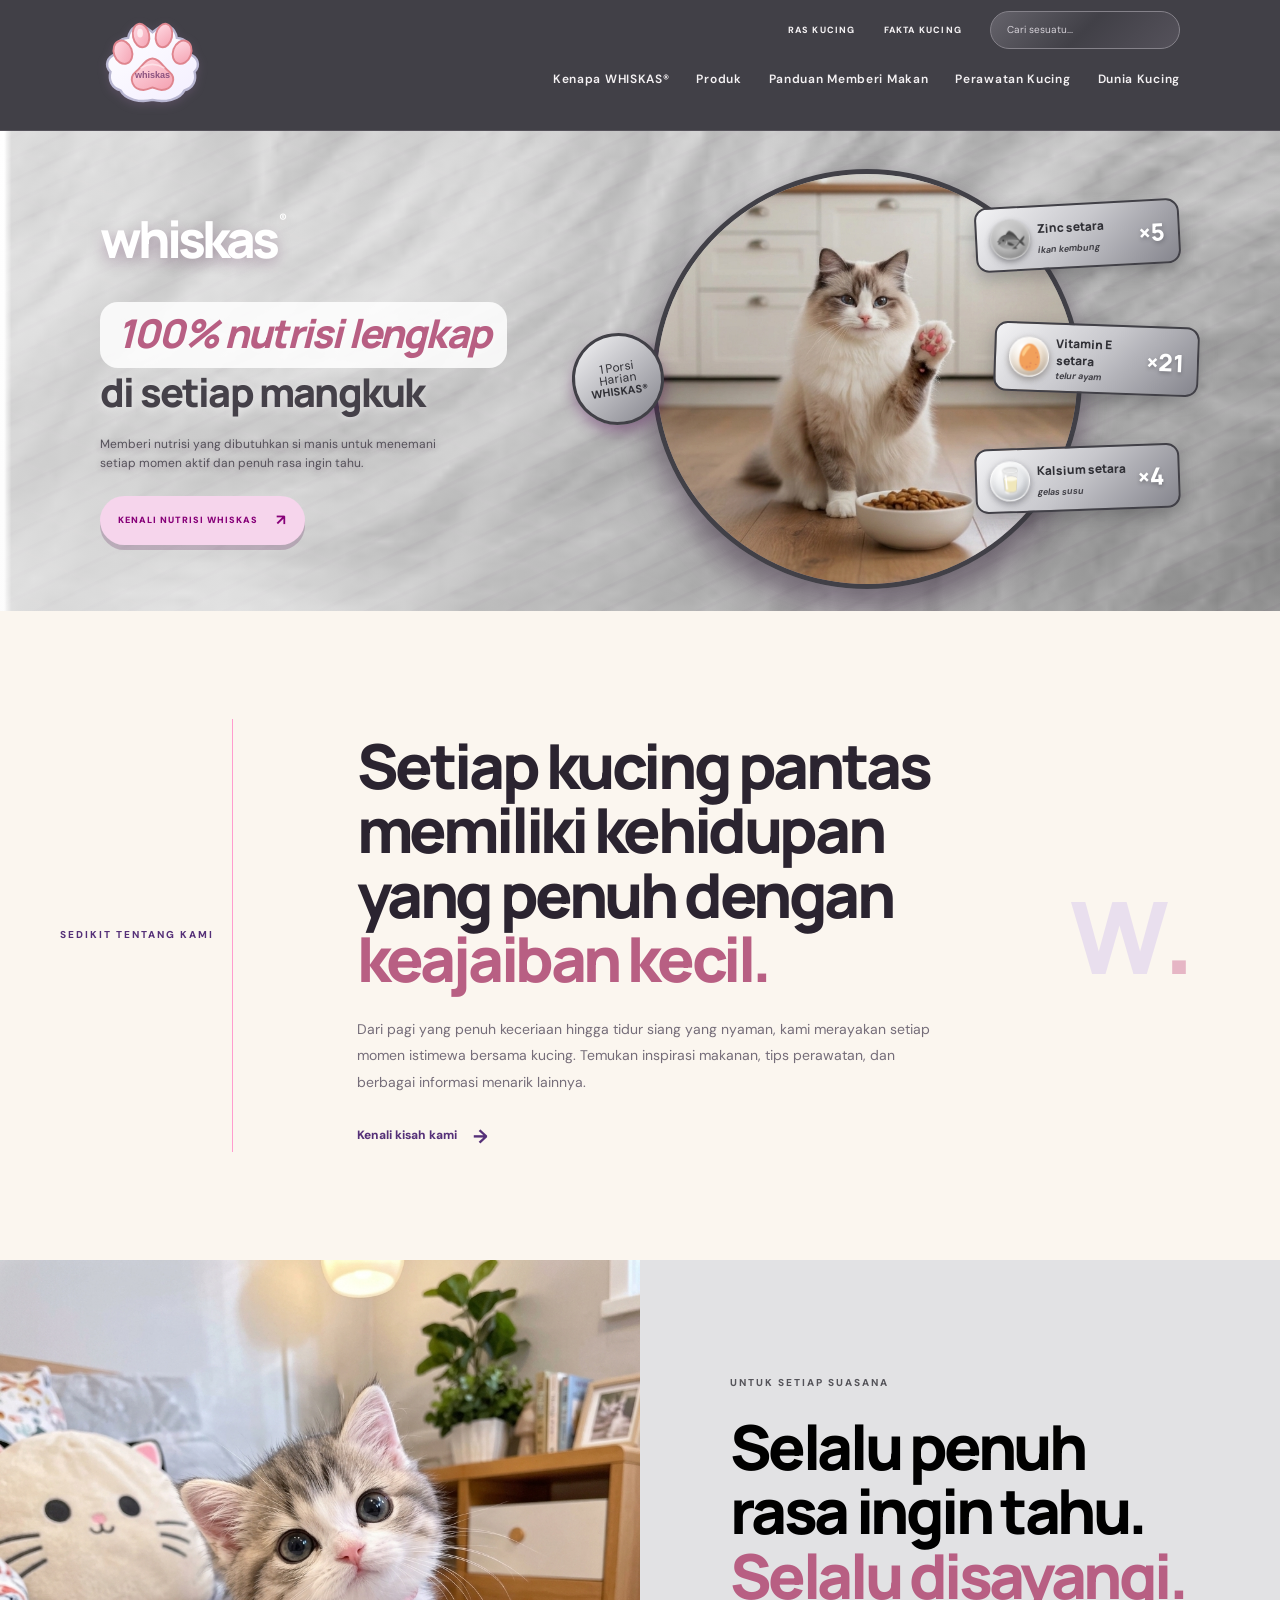
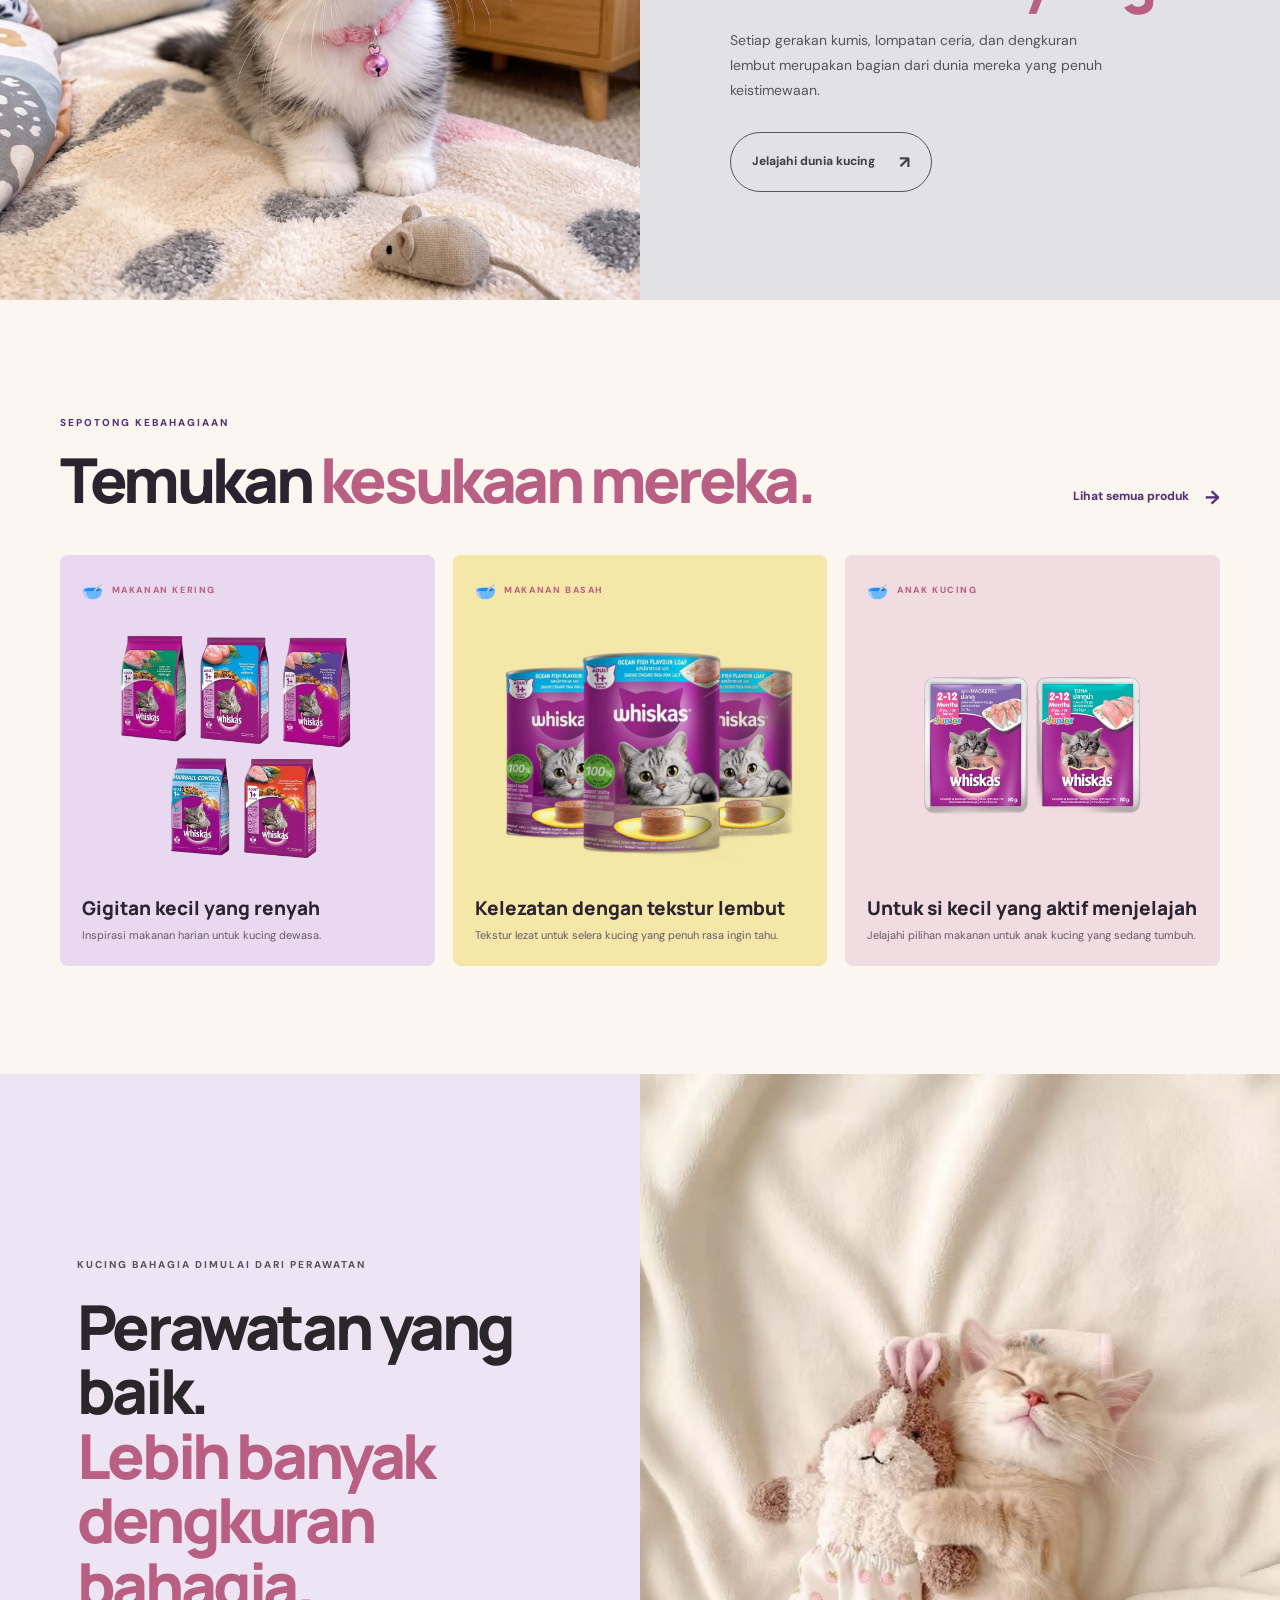
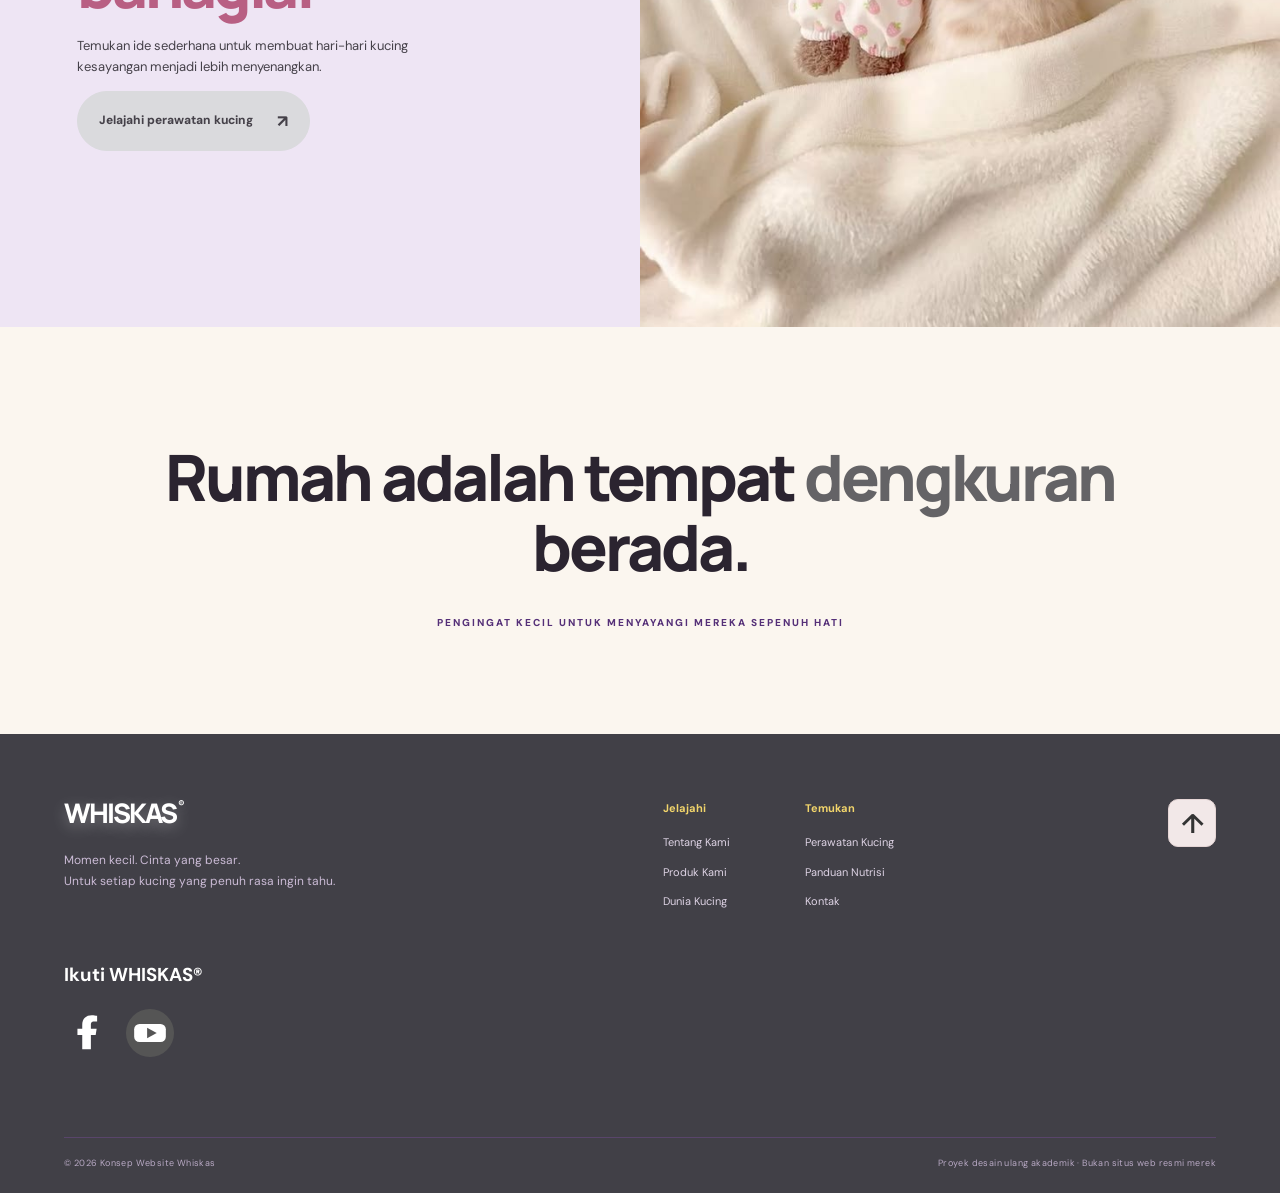
==== index.html @ cd7c5f6f "Update index.html" ====
<!DOCTYPE html>
<html lang="id">
<head>
  <meta charset="UTF-8">
  <meta name="viewport" content="width=device-width, initial-scale=1.0">
  <meta name="description" content="Whiskas — inspirasi nutrisi, produk, dan perawatan untuk kehidupan kucing yang lebih bahagia.">
  <meta name="theme-color" content="#553078">
  <title>Beranda | Whiskas</title>
  <link rel="preconnect" href="https://fonts.googleapis.com">
  <link rel="preconnect" href="https://fonts.gstatic.com" crossorigin>
  <link href="https://fonts.googleapis.com/css2?family=DM+Sans:wght@400;500;600;700&family=Manrope:wght@400;500;600;700;800&display=swap" rel="stylesheet">
  <link rel="stylesheet" href="css/style.css">
  <script src="js/script.js" defer></script>
</head>
<body>
  <a class="shafia_skip-link" href="#shafia_main">Lewati ke konten</a>

  <header class="shafia_header" id="shafia_header">
    
<div class="shafia_utility">
  <a href="ras-kucing.html">RAS KUCING</a>
  <a href="fakta-kucing.html">FAKTA KUCING</a>

  <form class="whiskas-nav-search" action="search.html" method="get" role="search">
  <input type="search" name="q" placeholder="Cari sesuatu..." aria-label="Cari sesuatu">
</form>
</div>

    <div class="shafia_nav-wrap">
      
<a href="index.html" class="whiskas-paw-logo" aria-label="Whiskas beranda">
  <svg viewBox="0 0 220 190" role="img" aria-label="Logo Whiskas berbentuk paw">
    <defs>
      <linearGradient id="pawWhite" x1="0" y1="0" x2="0.8" y2="1">
        <stop offset="0%" stop-color="#ffffff"/>
        <stop offset="100%" stop-color="#f4f0ff"/>
      </linearGradient>
      <linearGradient id="pawPink" x1="0" y1="0" x2="0.8" y2="1">
        <stop offset="0%" stop-color="#ffdce5"/>
        <stop offset="100%" stop-color="#f5a6b5"/>
      </linearGradient>
    </defs>
    <path d="M110 178 C85 184 53 178 43 158 C25 153 17 137 22 119 C8 105 16 88 32 82 C28 65 40 49 59 48 C63 26 81 15 98 27 L110 36 L122 27 C139 15 157 26 161 48 C180 49 192 65 188 82 C204 88 212 105 198 119 C203 137 195 153 177 158 C167 178 135 184 110 178Z"
      fill="url(#pawWhite)" stroke="#b8b6d1" stroke-width="5"/>
    <ellipse cx="48" cy="78" rx="19" ry="25" transform="rotate(-20 48 78)" fill="url(#pawPink)" stroke="#df858e" stroke-width="4"/>
    <ellipse cx="86" cy="43" rx="17" ry="25" transform="rotate(-12 86 43)" fill="url(#pawPink)" stroke="#df858e" stroke-width="4"/>
    <ellipse cx="134" cy="43" rx="17" ry="25" transform="rotate(12 134 43)" fill="url(#pawPink)" stroke="#df858e" stroke-width="4"/>
    <ellipse cx="172" cy="78" rx="19" ry="25" transform="rotate(20 172 78)" fill="url(#pawPink)" stroke="#df858e" stroke-width="4"/>
    <path d="M110 91 C96 91 88 108 75 119 C58 133 69 157 91 157 C101 157 107 152 110 152 C113 152 119 157 129 157 C151 157 162 133 145 119 C132 108 124 91 110 91Z"
      fill="url(#pawPink)" stroke="#df858e" stroke-width="4"/>
    <ellipse cx="84" cy="38" rx="6" ry="9" fill="#fff" opacity=".65"/>
    <path d="M85 111 Q110 96 135 111" fill="none" stroke="#fff" stroke-width="4" opacity=".45"/>
    <text x="110" y="133" text-anchor="middle" font-family="Arial, sans-serif" font-size="19" font-weight="800" fill="#8b527f">whiskas</text>
  </svg>
</a>

      <button class="shafia_menu-toggle" id="shafia_menu-toggle" aria-label="Buka navigasi" aria-expanded="false" aria-controls="shafia_nav">
        <span></span><span></span>
      </button>

      <nav class="shafia_nav" id="shafia_nav" aria-label="Navigasi utama">
        <a href="about.html" data-page="about.html">Kenapa WHISKAS®</a>
        <a href="products.html">Produk</a>
        <a href="nutrition.html" data-page="nutrition.html">Panduan Memberi Makan</a>
        <a href="cat-care.html">Perawatan Kucing</a>
        <a href="lifestyle.html" data-page="lifestyle.html">Dunia Kucing</a>
        
      </nav>
    </div>
  </header>

  <main id="shafia_main">

    <!-- BANNER UTAMA -->
    <section class="shafia_hero shafia_hero-home whiskas-banner">
      <div class="whiskas-banner-copy">
        <div class="whiskas-banner-logo">whiskas<sup>®</sup></div>

        <h1>
          <span>100% nutrisi lengkap</span><br>
          di setiap mangkuk
        </h1>

        <p>Memberi nutrisi yang dibutuhkan si manis untuk menemani setiap momen aktif dan penuh rasa ingin tahu.</p>

        <a class="whiskas-banner-link" href="nutrition.html">
          KENALI NUTRISI WHISKAS <b>↗</b>
        </a>
      </div>

      <div class="whiskas-banner-cat">
        <img
          src="ragdoll-whiskas.png"
          alt="Kucing Ragdoll berbulu putih dengan mata biru"
          class="whiskas-banner-cat"
        >
        <div class="whiskas-food-bowl">
          <span>1 Porsi<br>Harian</span>
          <strong>WHISKAS®</strong>
        </div>

        <div class="whiskas-nutrition-card card-zinc">
          <b>Zinc setara</b>
          <strong>×5</strong>
          <small>ikan kembung</small>
        </div>

        <div class="whiskas-nutrition-card card-vitamin">
          <b>Vitamin E setara</b>
          <strong>×21</strong>
          <small>telur ayam</small>
        </div>

        <div class="whiskas-nutrition-card card-calcium">
          <b>Kalsium setara</b>
          <strong>×4</strong>
          <small>gelas susu</small>
        </div>
      </div>

    
    </section>

    <!-- TENTANG WHISKAS -->
    <section class="shafia_intro shafia_section shafia_container">
      <div class="shafia_intro-label">
        <span class="shafia_eyebrow">SEDIKIT TENTANG KAMI</span>
        <span class="shafia_vertical-line"></span>
      </div>

      <div class="shafia_intro-content">
        <h2>Setiap kucing pantas memiliki kehidupan yang penuh dengan <em>keajaiban kecil.</em></h2>

        <p>Dari pagi yang penuh keceriaan hingga tidur siang yang nyaman, kami merayakan setiap momen istimewa bersama kucing. Temukan inspirasi makanan, tips perawatan, dan berbagai informasi menarik lainnya.</p>

        <a class="shafia_text-link" href="about.html">
          Kenali kisah kami <span>→</span>
        </a>
      </div>

      <div class="shafia_intro-mark">W<span>.</span></div>
    </section>

    <!-- KEHIDUPAN KUCING -->
    <section class="shafia_feature-band">
      <div class="shafia_feature-image">
        <img src="kiten.png" alt="Kucing santai di atas sofa">
      </div>

      <div class="shafia_feature-copy">
        <span class="shafia_eyebrow shafia_eyebrow-light">UNTUK SETIAP SUASANA</span>

        <h2>Selalu penuh rasa ingin tahu.<br><em>Selalu disayangi.</em></h2>

        <p>Setiap gerakan kumis, lompatan ceria, dan dengkuran lembut merupakan bagian dari dunia mereka yang penuh keistimewaan.</p>

        <a class="shafia_btn shafia_btn-outline-light" href="lifestyle.html">
          Jelajahi dunia kucing <span>↗</span>
        </a>
      </div>
    </section>

    <!-- PRODUK WHISKAS -->
    <section class="shafia_section shafia_container">
      <div class="shafia_section-heading">
        <div>
          <span class="shafia_eyebrow">SEPOTONG KEBAHAGIAAN</span>
          <h2>Temukan <em>kesukaan mereka.</em></h2>
        </div>

        <a class="shafia_text-link" href="products.html">
          Lihat semua produk <span>→</span>
        </a>
      </div>

      <div class="shafia_product-preview">

        <article class="shafia_product-tile shafia_product-tile-lilac">
          <span class="shafia_product-tag">MAKANAN KERING</span>

          <div class="shafia_pack-photo">
            <img src="whiskas-dewasa.png" alt="Kemasan Whiskas makanan kering dewasa">
          </div>

          <div>
            <h3>Gigitan kecil yang renyah</h3>
            <p>Inspirasi makanan harian untuk kucing dewasa.</p>
          </div>
        </article>

        <article class="shafia_product-tile shafia_product-tile-yellow">
          <span class="shafia_product-tag">MAKANAN BASAH</span>

          <div class="shafia_pack-photo">
            <img src="whiskas-pouch.png" alt="Kemasan Whiskas makanan basah">
          </div>

          <div>
            <h3>Kelezatan dengan tekstur lembut</h3>
            <p>Tekstur lezat untuk selera kucing yang penuh rasa ingin tahu.</p>
          </div>
        </article>

        <article class="shafia_product-tile shafia_product-tile-cream">
          <span class="shafia_product-tag">ANAK KUCING</span>

          <div class="shafia_pack-photo">
            <img src="whiskas-anak-kucing.png" alt="Kemasan Whiskas anak kucing">
          </div>

          <div>
            <h3>Untuk si kecil yang aktif menjelajah</h3>
            <p>Jelajahi pilihan makanan untuk anak kucing yang sedang tumbuh.</p>
          </div>
        </article>

      </div>

    </section>

    <!-- PERAWATAN KUCING -->
    <section class="shafia_care-cta">
      <div class="shafia_care-cta-copy">
        <span class="shafia_eyebrow shafia_eyebrow-light">KUCING BAHAGIA DIMULAI DARI PERAWATAN</span>

        <h2>Perawatan yang baik.<br><em>Lebih banyak dengkuran bahagia.</em></h2>

        <p>Temukan ide sederhana untuk membuat hari-hari kucing kesayangan menjadi lebih menyenangkan.</p>

        <a class="shafia_btn shafia_btn-yellow" href="cat-care.html">
          Jelajahi perawatan kucing <span>↗</span>
        </a>
      </div>

      <img src="kucing-perawatan.png" alt="Kucing kesayangan sedang bersantai">
      
    </section>

    <!-- KUTIPAN -->
    <section class="shafia_section shafia_container shafia_quote-section">
     

      <blockquote>Rumah adalah tempat <em>dengkuran</em> berada.</blockquote>

      <span class="shafia_eyebrow">PENGINGAT KECIL UNTUK MENYAYANGI MEREKA SEPENUH HATI</span>
    </section>

  </main>

  <!-- FOOTER -->
  <footer class="shafia_footer">
    <div class="shafia_footer-top">

      <div>
        <a class="shafia_logo shafia_logo-light" href="index.html">WHISKAS<span>®</span></a>

        <p>Momen kecil. Cinta yang besar.<br>Untuk setiap kucing yang penuh rasa ingin tahu.</p>
      </div>

      <div class="shafia_footer-links">

        <div>
          <strong>Jelajahi</strong>
          <a href="about.html">Tentang Kami</a>
          <a href="products.html">Produk Kami</a>
          <a href="lifestyle.html">Dunia Kucing</a>
        </div>

        <div>
          <strong>Temukan</strong>
          <a href="cat-care.html">Perawatan Kucing</a>
          <a href="nutrition.html">Panduan Nutrisi</a>
          <a href="contact.html">Kontak</a>
        </div>

      </div>

      <a href="#top" class="shafia_back-to-top" aria-label="Kembali ke atas">
    <span>↑</span>
</a>
    </div>
<div class="shafia_footer-social">
  <h3>Ikuti WHISKAS®</h3>

  <div class="shafia_social-links">

    <!-- LOGO FACEBOOK -->
 <a href="LINK_FACEBOOK_WHISKAS"
   target="_blank"
   rel="noopener noreferrer"
   aria-label="Facebook WHISKAS"
   class="shafia_social-icon shafia_social-facebook">

  <svg viewBox="0 0 100 100" aria-hidden="true">
    <path fill="#FFFFFF"
      d="M56 84V54h10l2-13H56v-8c0-4 1-7 7-7h6V14c-3 0-7-1-11-1-12 0-20 7-20 20v8H28v13h10v30z"/>
  </svg>
</a>

    <!-- LOGO YOUTUBE -->
    <a href="https://www.youtube.com/@whiskasindonesia4234"
       target="_blank"
       rel="noopener noreferrer"
       aria-label="YouTube WHISKAS"
       class="shafia_social-icon">

      <svg viewBox="0 0 100 100" width="48" height="48">
        <circle cx="50" cy="50" r="50" fill="#555555"/>
        <rect x="17" y="31" width="66" height="38"
              rx="11" fill="#FFFFFF"/>
        <path d="M44 39L64 50L44 61Z" fill="#555555"/>
      </svg>
    </a>

  </div>
</div>
    <div class="shafia_footer-bottom">
      <span>© 2026 Konsep Website Whiskas</span>
      <span>Proyek desain ulang akademik · Bukan situs web resmi merek</span>
    </div>
  </footer>
<script src="js/back-to-top.js"></script>
</body>
</html>
---- css/style.css ----
:root{
  --shafia-purple:#553078;--shafia-purple-deep:#352047;--shafia-purple-soft:#8d68ad;
  --shafia-lilac:#cbb4df;--shafia-lilac-pale:#eee5f4;--shafia-warm:#e6b6c5;
  --shafia-yellow:#f2d56b;--shafia-cream:#fbf6ef;--shafia-paper:#fffdf9;
  --shafia-ink:#2b2430;--shafia-muted:#756d79;--shafia-line:#e8dfea;
  --shafia-font:'DM Sans',sans-serif;--shafia-display:'Manrope',sans-serif;
  --shafia-shadow:0 22px 60px rgba(53,32,71,.12);
}
*{box-sizing:border-box}
html{scroll-behavior:smooth;scroll-padding-top:90px}
body{margin:0;background:var(--shafia-cream);color:var(--shafia-ink);font-family:var(--shafia-font);line-height:1.65}
img{display:block;max-width:100%;object-fit:cover}
a{color:inherit;text-decoration:none}
button,input,textarea,select{font:inherit}
button,a{-webkit-tap-highlight-color:transparent}
.shafia_container{width:min(1160px,calc(100% - 64px));margin-inline:auto}
.shafia_skip-link{position:absolute;left:-999px;top:10px;background:white;padding:10px;z-index:999}
.shafia_skip-link:focus{left:10px}
.shafia_header{position:sticky;top:0;z-index:100;background:rgba(251,246,239,.94);backdrop-filter:blur(16px);border-bottom:1px solid rgba(85,48,120,.09)}
.shafia_nav-wrap{height:82px;width:min(1320px,calc(100% - 64px));margin:auto;display:flex;align-items:center;justify-content:space-between}
.shafia_logo{font:800 27px var(--shafia-display);letter-spacing:-2px;color:var(--shafia-purple);line-height:1}
.shafia_logo span{font-size:10px;vertical-align:top;letter-spacing:0;margin-left:2px}
.shafia_nav{display:flex;align-items:center;gap:30px}
.shafia_nav>a{font-size:12px;font-weight:700;color:#5c5262;transition:.25s}
.shafia_nav>a:hover,.shafia_nav>a.is-current{color:var(--shafia-purple)}
.shafia_nav-contact{padding:12px 18px;border:1px solid #cbb9d7;border-radius:99px}
.shafia_nav-contact span{margin-left:9px}
.shafia_menu-toggle{display:none;border:0;background:none;width:42px;height:42px;padding:10px}
.shafia_menu-toggle span{display:block;height:2px;background:var(--shafia-purple);margin:6px 0}
.shafia_eyebrow{display:inline-flex;align-items:center;gap:9px;color:var(--shafia-purple);font-size:10px;font-weight:800;letter-spacing:2px}
.shafia_eyebrow-light{color:#e8d9f3}
.shafia_eyebrow i{width:7px;height:7px;background:var(--shafia-yellow);border-radius:50%}
h1,h2,h3,p{margin-top:0}
h1,h2{font-family:var(--shafia-display);letter-spacing:-.055em;line-height:1.04}
h1{font-size:clamp(52px,7.4vw,100px);font-weight:800}
h2{font-size:clamp(36px,5vw,62px);font-weight:800}
h1 em,h2 em,blockquote em{font-style:normal;color:var(--shafia-yellow)}
.shafia_btn{display:inline-flex;align-items:center;justify-content:center;gap:24px;padding:15px 21px;border-radius:999px;font-size:12px;font-weight:800;transition:transform .25s,box-shadow .25s}
.shafia_btn:hover{transform:translateY(-3px);box-shadow:0 12px 24px rgba(0,0,0,.13)}
.shafia_btn span{font-size:17px}
.shafia_btn-yellow{background:var(--shafia-yellow);color:var(--shafia-purple-deep)}
.shafia_btn-purple{background:var(--shafia-purple);color:white}
.shafia_btn-outline-light{border:1px solid rgba(255,255,255,.55);color:white}
.shafia_text-link{display:inline-flex;align-items:center;gap:16px;color:var(--shafia-purple);font-size:12px;font-weight:800}
.shafia_text-link span{font-size:19px;transition:transform .2s}
.shafia_text-link:hover span{transform:translateX(5px)}
.shafia_text-link-light{color:white}
.shafia_section{padding-top:108px;padding-bottom:108px}
.shafia_hero{min-height:650px;background:var(--shafia-purple);color:white;position:relative;overflow:hidden;display:grid;grid-template-columns:1fr 1fr;align-items:center;padding:70px max(7vw,calc((100vw - 1160px)/2));gap:40px}
.shafia_hero-copy{position:relative;z-index:2;max-width:590px}
.shafia_hero h1{margin:22px 0;font-size:clamp(58px,7vw,96px)}
.shafia_hero h1 em{color:var(--shafia-yellow)}
.shafia_hero-copy>p{max-width:420px;color:#e4d8ed;font-size:15px;line-height:1.8}
.shafia_hero-actions{display:flex;align-items:center;gap:26px;margin-top:30px;flex-wrap:wrap}
.shafia_hero-note{font-size:10px;color:#d7c9e2;margin-top:62px;letter-spacing:.5px}
.shafia_note-dot{display:inline-block;width:7px;height:7px;background:var(--shafia-yellow);border-radius:50%;margin-right:8px}
.shafia_hero-art{position:relative;min-height:480px;display:grid;place-items:center}
.shafia_hero-art>img{position:relative;z-index:1;width:min(440px,90%);height:450px;border-radius:48% 48% 42% 42%;object-fit:cover;box-shadow:0 25px 70px rgba(22,10,34,.28)}
.shafia_hero-orbit{position:absolute;border:1px solid rgba(255,255,255,.23);border-radius:50%;width:520px;height:520px}
.shafia_orbit-two{width:590px;height:590px;border-color:rgba(242,213,107,.28)}
.shafia_sticker{position:absolute;z-index:2;right:4%;top:8%;width:95px;height:95px;background:var(--shafia-yellow);color:var(--shafia-purple);border-radius:50%;display:grid;place-content:center;text-align:center;font:800 17px/1.1 var(--shafia-display);transform:rotate(12deg)}
.shafia_hero-caption{position:absolute;z-index:2;bottom:2%;right:2%;font-size:10px;letter-spacing:1px;color:#e6d9ef}
.shafia_hero-index{position:absolute;right:34px;bottom:28px;font:700 12px var(--shafia-display);letter-spacing:2px}
.shafia_hero-index span{color:var(--shafia-yellow);padding:0 5px}
.shafia_intro{display:grid;grid-template-columns:.6fr 1.5fr .4fr;gap:35px;align-items:center}
.shafia_intro-label{display:flex;align-items:center;gap:18px;align-self:stretch}
.shafia_vertical-line{height:100%;width:1px;background:#ff9cce}
.shafia_intro-content h2{max-width:750px;margin:15px 0 24px}
.shafia_intro-content h2 em{color:var(--shafia-purple-soft)}
.shafia_intro-content p{max-width:590px;color:var(--shafia-muted);font-size:14px;line-height:1.9;margin-bottom:25px}
.shafia_intro-mark{font:800 100px var(--shafia-display);color:#e9dfee;text-align:center}
.shafia_intro-mark span{color:var(--shafia-warm)}
.shafia_feature-band{display:grid;grid-template-columns:1fr 1fr;background:#352047;color:white;min-height:470px}
.shafia_feature-image img{width:100%;height:100%;min-height:470px}
.shafia_feature-copy{padding:75px clamp(35px,7vw,110px);align-self:center}
.shafia_feature-copy h2{margin:20px 0;color:white}
.shafia_feature-copy h2 em{color:var(--shafia-warm)}
.shafia_feature-copy p{color:#d8cbdc;max-width:390px;font-size:14px;line-height:1.8;margin-bottom:28px}
.shafia_section-heading{display:flex;justify-content:space-between;align-items:end;gap:30px;margin-bottom:42px}
.shafia_section-heading h2{margin:14px 0 0}
.shafia_section-heading h2 em{color:var(--shafia-purple-soft)}
.shafia_section-heading>p{max-width:370px;color:var(--shafia-muted);font-size:13px}
.shafia_product-preview{display:grid;grid-template-columns:repeat(3,1fr);gap:18px}
.shafia_product-tile{padding:22px;border-radius:8px;min-height:390px;display:flex;flex-direction:column;justify-content:space-between;overflow:hidden}
.shafia_product-tile-lilac{background:#e8d9f0}.shafia_product-tile-yellow{background:#f5e7a8}.shafia_product-tile-cream{background:#f0dce1}
.shafia_product-tag{font-size:9px;letter-spacing:1.6px;font-weight:800;color:var(--shafia-purple)}
.shafia_pack{width:155px;height:205px;margin:15px auto 20px;border-radius:13px 13px 22px 22px;background:linear-gradient(140deg,#7951a0,#42215f);box-shadow:13px 17px 25px rgba(50,28,65,.22);color:white;display:flex;flex-direction:column;align-items:center;justify-content:center;position:relative;transform:rotate(-3deg);border:3px solid rgba(255,255,255,.45)}
.shafia_pack:before{content:"";position:absolute;top:-7px;left:10px;right:10px;height:12px;border-radius:5px;background:#4a2869}
.shafia_pack>span{font:800 18px var(--shafia-display);letter-spacing:-1px}
.shafia_pack>b{font:800 25px var(--shafia-display);margin-top:10px}
.shafia_pack>small{font-size:10px;margin-top:5px}
.shafia_pack>i{position:absolute;bottom:13px;right:14px;font-style:normal;font-size:20px;color:var(--shafia-yellow)}
.shafia_pack-plum{background:linear-gradient(140deg,#5a245e,#31143e);transform:rotate(3deg)}
.shafia_pack-pink{background:linear-gradient(140deg,#d18b9e,#8c466d);transform:rotate(-2deg)}
.shafia_pack-orange{background:linear-gradient(140deg,#c66d42,#793b39)}
.shafia_product-tile h3{font:800 19px var(--shafia-display);margin:0 0 5px}
.shafia_product-tile p{font-size:11px;color:#65596a;margin:0}
.shafia_disclaimer{font-size:10px;color:#8a7f8d;line-height:1.6;margin-top:20px}
.shafia_care-cta{background:var(--shafia-lilac-pale);min-height:430px;display:grid;grid-template-columns:1fr 1fr;position:relative;overflow:hidden}
.shafia_care-cta-copy{padding:75px max(6vw,calc((100vw - 1160px)/2));padding-right:35px;align-self:center}
.shafia_care-cta h2{margin:18px 0;color:var(--shafia-purple)}
.shafia_care-cta h2 em{color:#ad779c}
.shafia_care-cta p{font-size:13px;color:#695c70;max-width:350px}
.shafia_care-cta>img{height:100%;min-height:430px;width:100%}
.shafia_cta-scribble{position:absolute;right:43%;bottom:8%;font:italic 800 45px var(--shafia-display);color:var(--shafia-purple);transform:rotate(-12deg)}
.shafia_quote-section{text-align:center;padding-block:100px}
.shafia_quote-mark{font:100px Georgia;color:var(--shafia-warm);line-height:.7}
.shafia_quote-section blockquote{font:800 clamp(36px,5vw,64px)/1.1 var(--shafia-display);letter-spacing:-3px;margin:15px 0 25px}
.shafia_quote-section blockquote em{color:var(--shafia-purple-soft)}
.shafia_quote-section .shafia_eyebrow{justify-content:center}
.shafia_footer{background:var(--shafia-purple-deep);color:white;padding:65px max(5vw,calc((100vw - 1160px)/2)) 22px}
.shafia_footer-top{display:grid;grid-template-columns:1.2fr 1fr auto;gap:40px;align-items:start;padding-bottom:55px}
.shafia_logo-light{color:white;font-size:30px}
.shafia_footer-top p{font-size:12px;color:#cbbbd6;line-height:1.8;margin-top:18px}
.shafia_footer-links{display:flex;gap:75px}
.shafia_footer-links div{display:flex;flex-direction:column;gap:11px}
.shafia_footer-links strong{font-size:11px;color:var(--shafia-yellow);margin-bottom:5px}
.shafia_footer-links a{font-size:11px;color:#ded3e5}
.shafia_footer-links a:hover{color:var(--shafia-yellow)}
.shafia_back-top{width:43px;height:43px;border:1px solid #806a91;border-radius:50%;display:grid;place-items:center;font-size:20px}
.shafia_footer-bottom{border-top:1px solid #59456b;padding-top:18px;display:flex;justify-content:space-between;gap:20px;color:#b9a9c5;font-size:9px;letter-spacing:.4px}
.shafia_page-hero{min-height:480px;padding:80px max(7vw,calc((100vw - 1160px)/2));display:grid;grid-template-columns:1.1fr .9fr;align-items:center;gap:50px;position:relative;overflow:hidden}
.shafia_page-hero-purple{background:var(--shafia-purple);color:white}
.shafia_page-hero h1{font-size:clamp(52px,6.5vw,82px);margin:20px 0}
.shafia_page-hero h1 em{color:var(--shafia-warm)}
.shafia_page-hero p{max-width:430px;color:#e1d6e8;font-size:14px;line-height:1.8}
.shafia_page-hero img{height:330px;width:100%;border-radius:48% 48% 8px 8px;position:relative;z-index:1}
.shafia_page-hero-shape{position:absolute;width:500px;height:500px;border:1px solid rgba(255,255,255,.2);border-radius:50%;right:8%;bottom:-60%}
.shafia_story-grid{display:grid;grid-template-columns:1fr 1fr;gap:100px}
.shafia_story-grid h2{margin-top:18px}
.shafia_story-grid h2 em,.shafia_split h2 em{color:var(--shafia-purple-soft)}
.shafia_story-grid p,.shafia_split p{font-size:14px;color:var(--shafia-muted);line-height:1.9}
.shafia_values{background:var(--shafia-purple-deep);color:white;padding:95px 0}
.shafia_values h2{margin:18px 0 45px}
.shafia_values h2 em{color:var(--shafia-warm)}
.shafia_value-grid{display:grid;grid-template-columns:repeat(3,1fr);gap:20px}
.shafia_value-grid article{border-top:1px solid #765e87;padding-top:20px}
.shafia_value-grid article>span{color:var(--shafia-yellow);font-size:11px;font-weight:800}
.shafia_value-grid h3{font:800 23px var(--shafia-display);margin:25px 0 8px}
.shafia_value-grid p{font-size:12px;color:#cbbdd4;max-width:260px}
.shafia_split{display:grid;grid-template-columns:1fr 1fr;gap:80px;align-items:center}
.shafia_split img{width:100%;height:430px;border-radius:5px 120px 5px 5px}
.shafia_split h2{margin:18px 0}
.shafia_page-heading{padding-top:100px;padding-bottom:40px}
.shafia_page-heading h1{font-size:clamp(55px,7vw,90px);margin:18px 0}
.shafia_page-heading h1 em{color:var(--shafia-purple-soft)}
.shafia_page-heading p{max-width:520px;color:var(--shafia-muted);font-size:14px;line-height:1.8}
.shafia_products-area{padding-top:25px}
.shafia_filter-row{display:flex;justify-content:space-between;align-items:center;gap:20px;margin-bottom:25px}
.shafia_filter-buttons{display:flex;gap:8px;flex-wrap:wrap}
.shafia_filter{border:1px solid #d9ccdf;background:transparent;border-radius:99px;padding:10px 17px;color:#685d6e;font-size:11px;font-weight:700;cursor:pointer;transition:.2s}
.shafia_filter:hover,.shafia_filter.is-active{background:var(--shafia-purple);border-color:var(--shafia-purple);color:white}
.shafia_product-count{font-size:10px;color:var(--shafia-muted);white-space:nowrap}
.shafia_product-grid{display:grid;grid-template-columns:repeat(3,1fr);gap:22px}
.shafia_catalog-card{min-width:0}
.shafia_catalog-card.is-hidden{display:none}
.shafia_catalog-art{height:310px;border-radius:7px;display:flex;flex-direction:column;justify-content:space-between;padding:20px;overflow:hidden}
.shafia_art-lilac{background:#e8d9f0}.shafia_art-yellow{background:#f5e7a8}.shafia_art-pink{background:#f0dce1}.shafia_art-cream{background:#eee7d8}
.shafia_catalog-art .shafia_pack{margin:auto}
.shafia_catalog-info{display:flex;justify-content:space-between;align-items:center;padding:15px 2px}
.shafia_catalog-info h3{font:800 17px var(--shafia-display);margin:0 0 5px}
.shafia_catalog-info p{font-size:10px;color:var(--shafia-muted);margin:0;max-width:260px}
.shafia_catalog-info>a{width:36px;height:36px;border-radius:50%;background:var(--shafia-purple);color:white;display:grid;place-items:center;flex-shrink:0}
.shafia_breadcrumb{padding-top:30px;display:flex;gap:10px;font-size:10px;color:#8c8190}
.shafia_breadcrumb a:hover{color:var(--shafia-purple)}
.shafia_detail-grid{display:grid;grid-template-columns:1fr 1fr;gap:90px;align-items:center;padding-top:55px}
.shafia_detail-visual{height:510px;background:#e9ddf0;display:grid;place-items:center;position:relative;overflow:hidden}
.shafia_detail-visual:before,.shafia_detail-visual:after{content:"";position:absolute;border:1px solid rgba(85,48,120,.2);border-radius:50%;width:440px;height:440px}
.shafia_detail-visual:after{width:350px;height:350px}
.shafia_pack-large{z-index:1;width:220px;height:310px;transform:rotate(-5deg)}
.shafia_pack-large>span{font-size:25px}.shafia_pack-large>b{font-size:36px}
.shafia_detail-bubble{position:absolute;z-index:2;top:50px;right:45px;width:88px;height:88px;background:var(--shafia-yellow);border-radius:50%;display:grid;place-content:center;text-align:center;color:var(--shafia-purple);font:800 13px/1.1 var(--shafia-display);transform:rotate(12deg)}
.shafia_detail-caption{position:absolute;bottom:20px;left:22px;font-size:9px;letter-spacing:2px;color:var(--shafia-purple)}
.shafia_detail-copy h1{font-size:clamp(58px,6vw,80px);margin:18px 0}
.shafia_detail-copy h1 em{color:var(--shafia-purple-soft)}
.shafia_detail-lead{font-size:14px;color:var(--shafia-muted);max-width:430px}
.shafia_detail-meta{border-top:1px solid var(--shafia-line);border-bottom:1px solid var(--shafia-line);margin:30px 0;padding:18px 0;display:grid;gap:15px}
.shafia_detail-meta div{display:flex;justify-content:space-between;gap:20px;font-size:11px}
.shafia_detail-meta span{color:#95899a;font-size:9px;letter-spacing:1px}
.shafia_detail-meta strong{font-weight:700}
.shafia_detail-bottom,.shafia_lifestyle-note{background:var(--shafia-purple-deep);color:white;padding:75px 0}
.shafia_detail-bottom h2,.shafia_lifestyle-note h2{margin:17px 0 25px}
.shafia_detail-bottom h2 em,.shafia_lifestyle-note h2 em{color:var(--shafia-warm)}
.shafia_gallery-grid{display:grid;grid-template-columns:1fr 1fr 1fr;grid-auto-rows:245px;gap:16px}
.shafia_gallery-card{margin:0;position:relative;overflow:hidden;background:#e4d6eb;border-radius:5px}
.shafia_gallery-card img{width:100%;height:100%;transition:transform .6s}
.shafia_gallery-card:hover img{transform:scale(1.06)}
.shafia_gallery-card:after{content:"";position:absolute;inset:35% 0 0;background:linear-gradient(transparent,rgba(25,14,34,.75))}
.shafia_gallery-card figcaption{position:absolute;z-index:1;bottom:18px;left:20px;color:white;display:flex;flex-direction:column;gap:3px}
.shafia_gallery-card figcaption span{font-size:8px;letter-spacing:1.6px}
.shafia_gallery-card figcaption strong{font:700 17px var(--shafia-display)}
.shafia_gallery-tall{grid-row:span 2}
.shafia_gallery-wide{grid-column:span 2}
.shafia_lifestyle-note h2{max-width:700px}
.shafia_care-layout{padding-top:35px;display:grid;grid-template-columns:1.05fr .95fr;gap:50px;align-items:start}
.shafia_care-feature{background:var(--shafia-purple);color:white}
.shafia_care-feature img{width:100%;height:300px}
.shafia_care-feature>div{padding:30px}
.shafia_care-feature h2{font-size:38px;margin:15px 0}
.shafia_care-feature h2 em{color:var(--shafia-warm)}
.shafia_care-feature p{font-size:12px;color:#e0d3e8}
.shafia_care-list article{display:grid;grid-template-columns:35px 1fr 20px;gap:15px;padding:20px 0;border-bottom:1px solid var(--shafia-line)}
.shafia_care-list article>span{font-size:10px;color:var(--shafia-purple-soft);font-weight:800}
.shafia_care-list h3{font:800 17px var(--shafia-display);margin:0 0 5px}
.shafia_care-list p{font-size:11px;color:var(--shafia-muted);margin:0;line-height:1.7}
.shafia_care-list b{color:var(--shafia-purple)}
.shafia_faq-section{background:var(--shafia-purple-deep);color:white;padding:85px 0}
.shafia_faq-grid{display:grid;grid-template-columns:.7fr 1.3fr;gap:90px}
.shafia_faq-grid h2{margin:17px 0}
.shafia_faq-grid h2 em{color:var(--shafia-warm)}
.shafia_faq-grid>div:first-child p{font-size:12px;color:#cbbbd6}
.shafia_faq-list details{border-bottom:1px solid #655171;padding:19px 0}
.shafia_faq-list summary{list-style:none;cursor:pointer;display:flex;justify-content:space-between;gap:20px;font:700 14px var(--shafia-display)}
.shafia_faq-list summary::-webkit-details-marker{display:none}
.shafia_faq-list summary span{color:var(--shafia-yellow);font-size:20px;transition:transform .2s}
.shafia_faq-list details[open] summary span{transform:rotate(45deg)}
.shafia_faq-list details p{font-size:12px;color:#cbbbd6;max-width:570px;margin:14px 0 0}
.shafia_nutrition-hero{background:var(--shafia-purple);color:white;min-height:470px;padding:100px 0;position:relative;overflow:hidden}
.shafia_nutrition-hero .shafia_container{position:relative;z-index:1}
.shafia_nutrition-hero h1{font-size:clamp(60px,8vw,100px);margin:20px 0}
.shafia_nutrition-hero h1 em{color:var(--shafia-yellow)}
.shafia_nutrition-hero p{max-width:460px;color:#e1d6e8;font-size:14px;margin-bottom:28px}
.shafia_nutrition-sun{position:absolute;width:480px;height:480px;border-radius:50%;background:var(--shafia-warm);right:10%;top:0;opacity:.18}
.shafia_stage-grid{display:grid;grid-template-columns:repeat(3,1fr);gap:18px}
.shafia_stage-grid article{background:#eee5f4;padding:28px;min-height:270px;position:relative}
.shafia_stage-grid article:nth-child(2){background:#f5e9ad}
.shafia_stage-grid article:nth-child(3){background:#f0dce1}
.shafia_stage-number{position:absolute;top:20px;right:22px;font-size:10px;font-weight:800;color:#95869d}
.shafia_stage-icon{font-size:30px;color:var(--shafia-purple)}
.shafia_stage-grid h3{font:800 24px var(--shafia-display);margin:22px 0 8px}
.shafia_stage-grid p{font-size:12px;color:#6f6472;line-height:1.8}
.shafia_feed-band{background:var(--shafia-purple-deep);color:white;padding:75px 0}
.shafia_feed-grid{display:grid;grid-template-columns:1fr 1fr;gap:75px;align-items:center}
.shafia_feed-grid img{width:100%;height:360px;border-radius:5px 100px 5px 5px}
.shafia_feed-grid h2{margin:17px 0 25px}
.shafia_feed-grid ul{padding-left:18px;color:#d7c9df;font-size:12px;line-height:2.2}
.shafia_notice{max-width:850px}
.shafia_notice h2{margin:18px 0}
.shafia_notice h2 em{color:var(--shafia-purple-soft)}
.shafia_notice p{color:var(--shafia-muted);font-size:13px;line-height:1.9}
.shafia_contact-hero{background:var(--shafia-purple);color:white;padding:75px 0 90px;position:relative;overflow:hidden}
.shafia_contact-hero h1{font-size:clamp(58px,8vw,100px);margin:20px 0}
.shafia_contact-hero h1 em{color:var(--shafia-yellow)}
.shafia_contact-hero p{max-width:440px;color:#e2d5ea;font-size:14px}
.shafia_contact-star{position:absolute;right:12%;top:30%;font-size:140px;color:var(--shafia-warm);opacity:.8}
.shafia_contact-grid{display:grid;grid-template-columns:.8fr 1.2fr;gap:100px}
.shafia_contact-info h2{margin:18px 0}
.shafia_contact-info h2 em{color:var(--shafia-purple-soft)}
.shafia_contact-info>p{color:var(--shafia-muted);font-size:13px}
.shafia_contact-detail{border-top:1px solid var(--shafia-line);padding:15px 0;display:flex;flex-direction:column;gap:4px}
.shafia_contact-detail span{font-size:9px;letter-spacing:1.5px;color:#9b8ea0}
.shafia_contact-detail strong{font-size:12px}
.shafia_contact-cat{font-size:34px;color:var(--shafia-purple-soft);margin-top:25px}
.shafia_contact-form{background:var(--shafia-paper);padding:35px;box-shadow:var(--shafia-shadow)}
.shafia_form-row{margin-bottom:19px}
.shafia_form-row label{display:block;font-size:11px;font-weight:800;margin-bottom:8px}
.shafia_form-row input,.shafia_form-row textarea,.shafia_form-row select{width:100%;border:1px solid #e4dbe7;background:#fffdfb;border-radius:4px;padding:13px 14px;color:var(--shafia-ink);font-size:12px;outline:none;transition:border .2s}
.shafia_form-row input:focus,.shafia_form-row textarea:focus,.shafia_form-row select:focus{border-color:var(--shafia-purple)}
.shafia_form-row textarea{resize:vertical}
.shafia_error{display:block;min-height:15px;color:#b34b63;font-size:10px;margin-top:4px}
.shafia_submit{border:0;cursor:pointer}
.shafia_form-status{font-size:12px;margin:13px 0 0;color:var(--shafia-purple);font-weight:700}
@media(max-width:900px){
 .shafia_nav-wrap{width:calc(100% - 40px);height:72px}
 .shafia_menu-toggle{display:block;cursor:pointer}
 .shafia_nav{display:none;position:absolute;top:72px;left:0;right:0;background:var(--shafia-cream);padding:22px 25px 28px;flex-direction:column;align-items:stretch;gap:0;border-bottom:1px solid var(--shafia-line);box-shadow:var(--shafia-shadow)}
 .shafia_nav.is-open{display:flex}
 .shafia_nav>a{padding:12px 4px}
 .shafia_nav-contact{margin-top:8px;text-align:center}
 .shafia_hero{grid-template-columns:1fr;padding:65px 8% 75px;gap:10px}
 .shafia_hero-copy{max-width:650px}
 .shafia_hero-art{min-height:390px}
 .shafia_hero-art>img{height:350px;width:min(370px,80%)}
 .shafia_hero-orbit{width:410px;height:410px}
 .shafia_orbit-two{width:470px;height:470px}
 .shafia_intro{grid-template-columns:.3fr 1.7fr}
 .shafia_intro-mark{display:none}
 .shafia_feature-copy{padding:55px 35px}
 .shafia_product-preview{gap:12px}
 .shafia_product-tile{padding:16px;min-height:360px}
 .shafia_pack{width:130px;height:180px}
 .shafia_page-hero{padding:65px 7%;gap:25px}
 .shafia_detail-grid{gap:40px}
 .shafia_contact-grid{gap:45px}
 .shafia_faq-grid{gap:45px}
}
@media(max-width:640px){
 .shafia_container{width:calc(100% - 40px)}
 .shafia_section{padding-top:72px;padding-bottom:72px}
 .shafia_hero{min-height:auto;padding:55px 22px 65px}
 .shafia_hero h1{font-size:57px}
 .shafia_hero-copy>p{font-size:13px}
 .shafia_hero-actions{gap:18px}
 .shafia_hero-note{margin-top:35px}
 .shafia_hero-art{min-height:320px}
 .shafia_hero-art>img{height:290px;width:75%}
 .shafia_hero-orbit{width:320px;height:320px}
 .shafia_orbit-two{width:360px;height:360px}
 .shafia_sticker{width:75px;height:75px;font-size:14px;right:4%;top:3%}
 .shafia_hero-caption{right:0;font-size:8px}
 .shafia_intro{grid-template-columns:1fr;gap:15px}
 .shafia_intro-label{height:auto}
 .shafia_vertical-line{display:none}
 .shafia_intro-content h2{font-size:40px}
 .shafia_feature-band{grid-template-columns:1fr}
 .shafia_feature-image img{min-height:280px;height:280px}
 .shafia_feature-copy{padding:55px 25px}
 .shafia_section-heading{align-items:flex-start;flex-direction:column;gap:15px}
 .shafia_product-preview{grid-template-columns:1fr}
 .shafia_product-tile{min-height:330px}
 .shafia_product-tile .shafia_pack{width:145px;height:185px}
 .shafia_care-cta{grid-template-columns:1fr}
 .shafia_care-cta-copy{padding:60px 25px}
 .shafia_care-cta>img{min-height:280px;height:280px}
 .shafia_cta-scribble{right:8%;bottom:22%}
 .shafia_footer{padding:50px 22px 20px}
 .shafia_footer-top{grid-template-columns:1fr auto;gap:28px}
 .shafia_footer-links{grid-column:1/-1;gap:45px}
 .shafia_footer-bottom{flex-direction:column;gap:7px}
 .shafia_page-hero{grid-template-columns:1fr;padding:55px 22px;gap:25px}
 .shafia_page-hero h1{font-size:55px}
 .shafia_page-hero img{height:260px;width:100%}
 .shafia_story-grid,.shafia_split{grid-template-columns:1fr;gap:25px}
 .shafia_story-grid h2{font-size:40px}
 .shafia_values{padding:70px 0}
 .shafia_value-grid{grid-template-columns:1fr;gap:25px}
 .shafia_value-grid article{padding-top:15px}
 .shafia_value-grid h3{margin:12px 0 5px}
 .shafia_split img{height:300px}
 .shafia_page-heading{padding-top:70px;padding-bottom:25px}
 .shafia_page-heading h1{font-size:58px}
 .shafia_filter-row{align-items:flex-start;flex-direction:column}
 .shafia_product-grid{grid-template-columns:1fr 1fr;gap:18px 12px}
 .shafia_catalog-art{height:225px;padding:13px}
 .shafia_catalog-art .shafia_pack{width:105px;height:150px}
 .shafia_pack>span{font-size:14px}
 .shafia_pack>b{font-size:20px}
 .shafia_pack>small{font-size:8px}
 .shafia_catalog-info h3{font-size:13px}
 .shafia_catalog-info p{font-size:9px}
 .shafia_catalog-info>a{width:30px;height:30px}
 .shafia_detail-grid{grid-template-columns:1fr;gap:35px;padding-top:30px}
 .shafia_detail-visual{height:390px}
 .shafia_pack-large{width:175px;height:250px}
 .shafia_detail-copy h1{font-size:60px}
 .shafia_gallery-grid{grid-template-columns:1fr 1fr;grid-auto-rows:190px;gap:10px}
 .shafia_gallery-tall{grid-row:span 2}
 .shafia_gallery-wide{grid-column:span 2}
 .shafia_gallery-card figcaption{left:12px;bottom:12px}
 .shafia_gallery-card figcaption strong{font-size:13px}
 .shafia_gallery-card figcaption span{font-size:7px}
 .shafia_care-layout{grid-template-columns:1fr;gap:30px;padding-top:25px}
 .shafia_care-feature img{height:240px}
 .shafia_care-feature>div{padding:23px}
 .shafia_care-feature h2{font-size:32px}
 .shafia_faq-section{padding:65px 0}
 .shafia_faq-grid{grid-template-columns:1fr;gap:25px}
 .shafia_nutrition-hero{padding:75px 0}
 .shafia_nutrition-hero h1{font-size:65px}
 .shafia_stage-grid{grid-template-columns:1fr}
 .shafia_stage-grid article{min-height:220px}
 .shafia_feed-band{padding:60px 0}
 .shafia_feed-grid{grid-template-columns:1fr;gap:30px}
 .shafia_feed-grid img{height:270px}
 .shafia_notice h2{font-size:39px}
 .shafia_contact-hero{padding:65px 0}
 .shafia_contact-star{font-size:75px;right:5%;top:10%}
 .shafia_contact-grid{grid-template-columns:1fr;gap:30px}
 .shafia_contact-form{padding:23px}
}
@media(prefers-reduced-motion:reduce){html{scroll-behavior:auto}*,*:before,*:after{animation-duration:.01ms!important;transition-duration:.01ms!important}}

/* WHISKAS HOMEPAGE — inspired by the supplied official-site reference */
.shafia_header{background:#79006f;border:0;color:#fff;backdrop-filter:none}
.shafia_utility{height:30px;width:min(1080px,calc(100% - 48px));margin:auto;display:flex;justify-content:flex-end;align-items:center;gap:28px}
.shafia_utility a{font-size:9px;font-weight:800;letter-spacing:1.2px;color:#fff}
.shafia_nav-wrap{height:100px;width:min(1080px,calc(100% - 48px));justify-content:space-between}
.shafia_logo{color:#fff;font-size:27px;letter-spacing:-2px;text-shadow:0 4px 15px rgba(255,255,255,.3)}
.shafia_nav{gap:27px}
.shafia_nav>a{font-size:12px;letter-spacing:.7px;color:#fff;font-weight:600;white-space:nowrap}
.shafia_nav>a:hover,.shafia_nav>a.is-current{color:#ffd9f6}
.shafia_nav-contact{border:0;padding:0}
.shafia_nav-contact span{display:none}
.shafia_menu-toggle span{background:#fff}
.nav-chevron{font-size:15px;margin-left:4px}
.whiskas-banner{min-height:480px;height: min(480px, calc(100vh - 130px));padding:38px max(7vw,calc((100vw - 1080px)/2));grid-template-columns:.82fr 1.18fr;gap:18px;background:radial-gradient(ellipse at 56% 50%,#d72b9d 0%,#b10a88 43%,#830078 100%);}
.whiskas-banner:before{content:"";position:absolute;inset:0;opacity:.22;background:repeating-linear-gradient(155deg,transparent 0 8px,rgba(45,0,48,.35) 9px 11px,transparent 13px 20px),repeating-linear-gradient(25deg,transparent 0 22px,rgba(255,190,240,.14) 23px 25px,transparent 28px 40px);mix-blend-mode:soft-light;pointer-events:none}
.whiskas-banner-copy{position:relative;z-index:3;align-self:center;max-width:440px}
.whiskas-banner-logo{font:800 clamp(36px,4vw,54px)/1 var(--shafia-display);letter-spacing:-4px;color:#fff;margin:0 0 38px;text-shadow:0 5px 15px rgba(63,0,55,.3)}
.whiskas-banner-logo sup{font-size:12px;letter-spacing:0;vertical-align:top;margin-left:3px}
.whiskas-banner h1{font-size:clamp(31px,3.1vw,46px);letter-spacing:-1.8px;line-height:1.25;margin:0 0 17px;text-shadow:0 3px 8px rgba(55,0,55,.22)}
.whiskas-banner h1 span{display:inline-block;background:#fff;color:#a20b83;border-radius:18px;padding:7px 17px 9px;font-style:italic}
.whiskas-banner-copy>p{max-width:360px;color:#ffe8fa;font-size:12px;line-height:1.65;text-shadow:0 2px 6px rgba(55,0,55,.3)}
.whiskas-banner-link{display:inline-flex;align-items:center;gap:18px;margin-top:10px;padding:12px 18px;border-radius:99px;background:#f6d5ec;color:#870078;font-size:9px;font-weight:900;letter-spacing:1px;box-shadow:0 5px 0 rgba(73,0,68,.2)}
.whiskas-banner-link b{font-size:15px}
.whiskas-banner-cat{position:relative;z-index:2;min-height:360px;align-self:center;display:flex;align-items:center;justify-content:center}
.whiskas-banner-cat>img{width:min(430px,72%);height:360px;object-fit:cover;object-position:center;border-radius:48% 48% 45% 45%;filter:drop-shadow(0 16px 18px rgba(48,0,48,.3));mix-blend-mode:normal;border:5px solid rgba(255,255,255,.14)}
.whiskas-food-bowl{position:absolute;left:3%;top:39%;width:92px;height:92px;border-radius:50%;background:linear-gradient(145deg,#ffcf68,#c52291);border:5px solid #f4c2df;box-shadow:0 7px 15px #4c004d66;display:grid;align-content:center;text-align:center;color:#fff;font-size:12px;line-height:1.05;transform:rotate(-8deg)}
.whiskas-food-bowl strong{font-size:11px}
.whiskas-nutrition-card{position:absolute;right:0;width:205px;min-height:58px;padding:9px 13px;border:2px solid #f7c65f;border-radius:13px;background:linear-gradient(110deg,#9a087e,#d82c9b);color:#fff;box-shadow:0 5px 12px #4a004b66;display:grid;grid-template-columns:1fr auto;align-items:center;line-height:1.05;transform:rotate(-3deg)}
.whiskas-nutrition-card b{font:800 13px var(--shafia-display)}
.whiskas-nutrition-card strong{font:800 25px var(--shafia-display)}
.whiskas-nutrition-card small{grid-column:1/-1;text-align:right;font-size:8px;font-style:italic}
.card-zinc{top:8%}.card-vitamin{top:37%;right:-2%;transform:rotate(2deg)}.card-calcium{top:66%;right:0;transform:rotate(-2deg)}
.whiskas-banner-footnote{position:absolute;z-index:2;bottom:17px;left:50%;transform:translateX(-50%);width:min(700px,80%);margin:0;text-align:center;color:#f8dff1;font-size:9px;line-height:1.5;font-style:italic;text-shadow:0 2px 5px #4a004b}
@media(max-width:900px){
 .shafia_utility{width:calc(100% - 40px);gap:15px}
 .shafia_nav-wrap{height:76px}
 .shafia_nav{display:none;top:106px;background:#79006f;padding:18px 25px 25px}
 .shafia_nav.is-open{display:flex}
 .whiskas-banner{height:auto;min-height:650px;grid-template-columns:1fr;padding:42px 7% 65px;gap:0}
 .whiskas-banner-copy{max-width:620px;text-align:center;margin:auto}
 .whiskas-banner-logo{margin-bottom:20px}
 .whiskas-banner-copy>p{margin-inline:auto}
 .whiskas-banner-cat{width:min(600px,100%);margin:auto;min-height:340px}
 .whiskas-banner-cat>img{height:310px;width:55%}
 .whiskas-food-bowl{left:13%;top:40%}
 .whiskas-nutrition-card{right:7%}
 .card-vitamin{right:5%}
 .card-calcium{right:7%}
}
@media(max-width:640px){
 .shafia_utility{height:27px;gap:11px;width:calc(100% - 28px)}
 .shafia_utility a{font-size:7px;letter-spacing:.6px}
 .shafia_nav-wrap{width:calc(100% - 32px);height:67px}
 .shafia_logo{font-size:25px}
 .shafia_nav{top:94px}
 .whiskas-banner{min-height:690px;padding:38px 18px 76px}
 .whiskas-banner h1{font-size:31px}
 .whiskas-banner-logo{font-size:42px}
 .whiskas-banner-cat{min-height:330px;margin-top:4px}
 .whiskas-banner-cat>img{width:68%;height:270px}
 .whiskas-food-bowl{width:72px;height:72px;left:0;top:43%;font-size:10px}
 .whiskas-nutrition-card{width:145px;min-height:48px;padding:7px 9px;right:-2%;}
 .whiskas-nutrition-card b{font-size:10px}
 .whiskas-nutrition-card strong{font-size:20px}
 .whiskas-nutrition-card small{font-size:7px}
 .card-zinc{top:5%}.card-vitamin{top:38%;right:-3%}.card-calcium{top:70%;right:-1%}
 .whiskas-banner-footnote{width:90%;font-size:8px;bottom:14px}
}


.whiskas-paw-logo {
  display: inline-flex;
  width: 105px;
  align-items: center;
  justify-content: center;
  text-decoration: none;
  flex-shrink: 0;
  filter: drop-shadow(0 3px 5px rgba(180, 130, 190, .2));
  transition: transform .3s ease;
}

.whiskas-paw-logo svg {
  display: block;
  width: 100%;
  height: auto;
}

.whiskas-paw-logo:hover {
  transform: scale(1.07) rotate(-3deg);
  filter: drop-shadow(0 0 8px rgba(239, 166, 210, .7));
}

/* Menggeser logo navigasi sedikit ke atas */
.shafia_nav-wrap .shafia_logo,
.shafia_nav-wrap .whiskas-paw-logo{
  position:relative;
  top:-20px;
}


/* NAVBAR — DARK GREY */
.shafia_header{
  background:#414047;
  border-bottom:1px solid #55525A;
}

/* Logo Whiskas */
.shafia_nav-wrap .shafia_logo{
  color:#FFFFFF;
}

/* Tulisan menu */
.shafia_nav>a,
.shafia_utility a{
  color:#F5F2F4;
}

.shafia_nav>a:hover,
.shafia_nav>a.is-current{
  color:#F2B8C9;
}

/* Tombol menu mobile */
.shafia_menu-toggle span{
  background:#FFFFFF;
}

/* Navigasi mobile */
@media(max-width:900px){
  .shafia_nav{
    background:#414047;
  }

  .shafia_nav>a{
    color:#FFFFFF;
  }
}

/* BACKGROUND BULU KUCING */
.whiskas-banner {
  background-color: #E8E8E8;
  background-image:
    linear-gradient(
      110deg,
      rgba(255,255,255,.72),
      rgba(210,210,210,.48)
    ),
    url("../bulu-background.png");

  background-size: cover;
  background-position: center;
  background-repeat: no-repeat;
}

/* Warna teks agar tetap terbaca */
.whiskas-banner h1 {
  color: #454149;
  text-shadow: 0 2px 8px rgba(255,255,255,.5);
}

.whiskas-banner h1 span {
  color: #B85F83;
  background: rgba(255,255,255,.85);
}

.whiskas-banner-copy > p {
  color: #55515A;
}

.whiskas-banner-footnote {
  color: #625D64;
}


/* =====================================
   WHISKAS - FOTO DAN BOX NUTRISI
===================================== */

/* Foto Ragdoll tetap berbentuk oval */
.whiskas-banner-cat {
  position: relative;
  z-index: 2;
  min-height: 420px;
  display: flex;
  align-items: center;
  justify-content: center;
  overflow: visible;
}

.whiskas-banner-cat > img {
  position: relative;
  z-index: 3 !important;

  width: min(430px, 72%);
  height: 360px;

  object-fit: cover;
  object-position: center;
  border-radius: 48% 48% 45% 45%;

  border: 5px solid rgba(255,255,255,.25);
  box-shadow: 0 16px 25px rgba(48,48,55,.25);
}

/* BOX NUTRISI HARUS DI DEPAN FOTO */
.whiskas-nutrition-card {
  position: absolute;
  z-index: 6 !important;

  width: 205px;
  min-height: 65px;
  padding: 10px 13px;

  background: linear-gradient(
    135deg,
    #F3F3F5 0%,
    #C7C7CC 48%,
    #85858D 100%
  ) !important;

  border: 2px solid #414047 !important;
  border-radius: 13px;

  color: #303036 !important;
  box-shadow: 0 7px 18px rgba(35,35,40,.3);
}

/* Tulisan box */
.whiskas-nutrition-card b {
  color: #303036 !important;
  font-size: 13px;
}

.whiskas-nutrition-card strong {
  color: #FFFFFF !important;
  font-size: 25px;
  text-shadow: 0 2px 4px rgba(40,40,45,.3);
}

.whiskas-nutrition-card small {
  color: #414047 !important;
  font-weight: 800;
}

/* Posisi ketiga box */
.card-zinc {
  top: 8%;
  right: 0;
  transform: rotate(-3deg);
}

.card-vitamin {
  top: 37%;
  right: -3%;
  transform: rotate(2deg);
}

.card-calcium {
  top: 66%;
  right: 0;
  transform: rotate(-2deg);
}

/* Lingkaran porsi harian */
.whiskas-food-bowl {
  z-index: 7 !important;
  background: linear-gradient(145deg, #F3F3F5, #85858D);
  border: 3px solid #414047;
  color: #303036;
}

/* Tampilan tablet */
@media(max-width:900px) {
  .whiskas-banner-cat {
    min-height: 390px;
  }

  .whiskas-banner-cat > img {
    width: 55%;
    height: 310px;
  }

  .whiskas-nutrition-card {
    right: 7%;
  }
}

/* Tampilan HP */
@media(max-width:640px) {
  .whiskas-banner-cat {
    min-height: 330px;
  }

  .whiskas-banner-cat > img {
    width: 68%;
    height: 270px;
  }

  .whiskas-nutrition-card {
    width: 145px;
  }

  .card-zinc { top: 5%; }
  .card-vitamin { top: 38%; right: -3%; }
  .card-calcium { top: 70%; }
}

/* =====================================
   WHISKAS - FOTO DAN BOX NUTRISI
===================================== */

/* Foto Ragdoll tetap berbentuk oval */
.whiskas-banner-cat {
  position: relative;
  z-index: 2;
  min-height: 420px;
  display: flex;
  align-items: center;
  justify-content: center;
  overflow: visible;
}

.whiskas-banner-cat > img {
  position: relative;
  z-index: 3 !important;

  width: min(430px, 72%);
  height: 360px;

  object-fit: cover;
  object-position: center;
  border-radius: 48% 48% 45% 45%;

  border: 5px solid rgba(255,255,255,.25);
  box-shadow: 0 16px 25px rgba(48,48,55,.25);
}

/* BOX NUTRISI HARUS DI DEPAN FOTO */
.whiskas-nutrition-card {
  position: absolute;
  z-index: 6 !important;

  width: 205px;
  min-height: 65px;
  padding: 10px 13px;

  background: linear-gradient(
    135deg,
    #F3F3F5 0%,
    #C7C7CC 48%,
    #85858D 100%
  ) !important;

  border: 2px solid #414047 !important;
  border-radius: 13px;

  color: #303036 !important;
  box-shadow: 0 7px 18px rgba(35,35,40,.3);
}

/* Tulisan box */
.whiskas-nutrition-card b {
  color: #303036 !important;
  font-size: 13px;
}

.whiskas-nutrition-card strong {
  color: #FFFFFF !important;
  font-size: 25px;
  text-shadow: 0 2px 4px rgba(40,40,45,.3);
}

.whiskas-nutrition-card small {
  color: #414047 !important;
  font-weight: 800;
}

/* Posisi ketiga box */
.card-zinc {
  top: 8%;
  right: 0;
  transform: rotate(-3deg);
}

.card-vitamin {
  top: 37%;
  right: -3%;
  transform: rotate(2deg);
}

.card-calcium {
  top: 66%;
  right: 0;
  transform: rotate(-2deg);
}

/* Lingkaran porsi harian */
.whiskas-food-bowl {
  z-index: 7 !important;
  background: linear-gradient(145deg, #F3F3F5, #85858D);
  border: 3px solid #414047;
  color: #303036;
}

/* Tampilan tablet */
@media(max-width:900px) {
  .whiskas-banner-cat {
    min-height: 390px;
  }

  .whiskas-banner-cat > img {
    width: 55%;
    height: 310px;
  }

  .whiskas-nutrition-card {
    right: 7%;
  }
}

/* Tampilan HP */
@media(max-width:640px) {
  .whiskas-banner-cat {
    min-height: 330px;
  }

  .whiskas-banner-cat > img {
    width: 68%;
    height: 270px;
  }

  .whiskas-nutrition-card {
    width: 145px;
  }

  .card-zinc { top: 5%; }
  .card-vitamin { top: 38%; right: -3%; }
  .card-calcium { top: 70%; }
}

.whiskas-banner-cat {
  position: relative;
  overflow: visible;
  display: flex;
  align-items: center;
  justify-content: center;
}

.whiskas-banner-cat > img {
  position: relative;
  z-index: 3;
  width: min(430px, 72%);
  height: 360px;
  object-fit: cover;
  object-position: center;
  border-radius: 50%;
  border: 5px solid #414047;
  overflow: hidden;
}


/* =================================
   NAVIGATION - WHISKAS GLOW EFFECT
================================= */

/* Menu navigasi */
.shafia_nav > a {
  position: relative;
  color: #F5F2F4;
  text-decoration: none;
  transition: color .3s ease, text-shadow .3s ease;
  padding: 10px 0;
}

/* Efek cahaya saat diarahkan */
.shafia_nav > a:hover,
.shafia_nav > a.is-current {
  color: #FFD9EE !important;
  text-shadow:
    0 0 5px rgba(255, 217, 238, .8),
    0 0 13px rgba(255, 180, 220, .6),
    0 0 22px rgba(255, 255, 255, .35);
}

/* Garis bawah animasi */
.shafia_nav > a::after {
  content: "";
  position: absolute;
  left: 0;
  bottom: 2px;
  width: 0;
  height: 2px;
  border-radius: 10px;
  background: linear-gradient(
    90deg,
    #FFFFFF,
    #F2B8D0,
    #FFFFFF
  );
  box-shadow: 0 0 8px rgba(255, 210, 235, .8);
  transition: width .3s ease;
}

/* Garis muncul ketika hover atau aktif */
.shafia_nav > a:hover::after,
.shafia_nav > a.is-current::after {
  width: 100%;
}

/* Hilangkan warna ungu dari efek menu aktif */
.shafia_nav > a.is-current {
  color: #FFD9EE !important;
}

/* Hilangkan tanda V jika masih ada */
.nav-chevron {
  display: none !important;
}

.whiskas-banner h1 {
  white-space: normal;
}

.whiskas-banner h1 span {
  display: inline-block;
  white-space: nowrap;
  padding: 7px 17px 9px;
}


/* BOX NUTRISI DENGAN IKON */
.whiskas-nutrition-card {
  display: grid;
  grid-template-columns: 38px 1fr auto;
  grid-template-rows: auto auto;
  align-items: center;
  column-gap: 9px;
  row-gap: 3px;
  padding: 10px 13px;
}

/* Posisi ikon */
.whiskas-nutrition-card::before {
  grid-column: 1;
  grid-row: 1 / 3;
  font-size: 27px;
  text-align: center;
  filter: drop-shadow(0 2px 2px rgba(0,0,0,.15));
}

/* Ikon ikan untuk Zinc */
.card-zinc::before {
  content: "🐟";
}

/* Ikon telur untuk Vitamin E */
.card-vitamin::before {
  content: "🥚";
}

/* Ikon susu untuk Kalsium */
.card-calcium::before {
  content: "🥛";
}

/* Tulisan nutrisi */
.whiskas-nutrition-card b {
  grid-column: 2;
  grid-row: 1;
  font-size: 12px;
  color: #414047;
}

/* Angka nutrisi */
.whiskas-nutrition-card strong {
  grid-column: 3;
  grid-row: 1 / 3;
  font-size: 24px;
  color: #FFFFFF;
}

/* Keterangan makanan */
.whiskas-nutrition-card small {
  grid-column: 2;
  grid-row: 2;
  text-align: left;
  font-size: 9px;
  color: #414047;
  font-weight: 700;
}


/* =================================
   IKON NUTRISI - SOFT 3D SHADE
================================= */

/* Bentuk dasar semua ikon */
.whiskas-nutrition-card::before {
  grid-column: 1;
  grid-row: 1 / 3;

  display: grid;
  place-items: center;

  width: 38px;
  height: 38px;
  border-radius: 50%;

  font-size: 25px;
  line-height: 1;

  background: radial-gradient(
    circle at 32% 25%,
    #FFFFFF 0%,
    #E5E5E8 48%,
    #A5A5AD 100%
  );

  border: 1px solid rgba(255,255,255,.85);

  box-shadow:
    inset 0 2px 4px rgba(255,255,255,.9),
    inset 0 -3px 6px rgba(65,64,71,.2),
    0 3px 7px rgba(50,50,55,.2);
}

/* IKAN - ABU-ABU */
.card-zinc::before {
  content: "🐟";
  filter:
    grayscale(1)
    brightness(.82)
    drop-shadow(0 2px 2px rgba(50,50,55,.3));
}

/* TELUR - KREM LEMBUT */
.card-vitamin::before {
  content: "🥚";
  background: radial-gradient(
    circle at 30% 25%,
    #FFFFFF 0%,
    #F1E5D5 48%,
    #B9A58E 100%
  );
  filter: drop-shadow(0 2px 3px rgba(80,65,50,.3));
}

/* SUSU - PUTIH KEABU-ABUAN */
.card-calcium::before {
  content: "🥛";
  background: radial-gradient(
    circle at 30% 25%,
    #FFFFFF 0%,
    #E3E5E8 55%,
    #A4A8AF 100%
  );
  filter: drop-shadow(0 2px 3px rgba(55,55,65,.3));
}


/* NAVBAR — DARK GREY */
.shafia_header{
  background:#414047;
  border-bottom:1px solid #55525A;
}

/* Logo Whiskas */
.shafia_nav-wrap .shafia_logo{
  color:#FFFFFF;
}

/* Tulisan menu */
.shafia_nav>a,
.shafia_utility a{
  color:#F5F2F4;
}

.shafia_nav>a:hover,
.shafia_nav>a.is-current{
  color:#F2B8C9;
}

/* Tombol menu mobile */
.shafia_menu-toggle span{
  background:#FFFFFF;
}

/* Navigasi mobile */
@media(max-width:900px){
  .shafia_nav{
    background:#414047;
  }

  .shafia_nav>a{
    color:#FFFFFF;
  }
}


/* MENGHILANGKAN TOMBOL KOTAK DI SAMPING PENCARIAN */
.whiskas-nav-search {
  display: flex;
  align-items: center;
  width: 190px;
  height: 38px;
  padding: 0 14px;
  border: 1px solid #85828A;
  border-radius: 30px;
  background: linear-gradient(135deg, #65636B, #414047, #55525B);
}

.whiskas-nav-search input {
  flex: 1;
  width: 100%;
  min-width: 0;
  border: none;
  outline: none;
  background: transparent;
  color: #fff;
  font-size: 10px;
}

.whiskas-nav-search input::placeholder {
  color: #D5D1D8;
}

/* Sembunyikan tombol kotak */
.whiskas-nav-search button {
  display: none !important;
}


/* EFEK GLOW DAN UNDERLINE MENU BAGIAN ATAS */
.shafia_utility > a {
  position: relative;
  display: inline-block;
  padding: 8px 0;
  transition: color .3s ease, text-shadow .3s ease;
}

/* Cahaya saat diarahkan */
.shafia_utility > a:hover {
  color: #FFD9EE !important;
  text-shadow:
    0 0 5px rgba(255, 217, 238, .9),
    0 0 13px rgba(255, 180, 220, .8),
    0 0 22px rgba(255, 255, 255, .5);
}

/* Garis bawah animasi */
.shafia_utility > a::after {
  content: "";
  position: absolute;
  left: 0;
  bottom: 2px;
  width: 0;
  height: 2px;
  border-radius: 10px;
  background: linear-gradient(
    90deg,
    #FFFFFF,
    #F2B8D0,
    #FFFFFF
  );
  box-shadow: 0 0 9px rgba(255, 210, 235, .9);
  transition: width .3s ease;
}

/* Garis muncul saat hover */
.shafia_utility > a:hover::after {
  width: 100%;
}

/* TURUNKAN MENU BAGIAN ATAS */
.shafia_utility {
  position: relative;
  top: 15px;
}

/* EFEK HOVER TOMBOL KENALI NUTRISI WHISKAS */
.whiskas-banner a {
  transition: all 0.3s ease;
}

.whiskas-banner a:hover {
  color: #FFD9EE !important;
  text-shadow:
    0 0 5px rgba(255, 217, 238, 0.9),
    0 0 12px rgba(255, 180, 220, 0.8),
    0 0 20px rgba(255, 255, 255, 0.5);
  transform: translateY(-3px);
}

/* ANIMASI PANAH */
.whiskas-banner a:hover::after {
  transform: translateX(5px);
}

/* SAMAKAN WARNA KEAJAIBAN KECIL DENGAN JUDUL BANNER */
.shafia_intro-content h2 em {
  color: #B85F83 !important;
}

/* BAGIAN UNTUK SETIAP SUASANA */
.shafia_feature-band {
  background: #E2E2E4 !important; /* Abu-abu muda */
}

/* TEKS SELALU DISAYANGI */
.shafia_feature-copy h2 em {
  color: #B85F83 !important; /* Abu-abu tua */
}

/* WARNA TEKS LAIN AGAR TETAP TERBACA */
.shafia_feature-copy h2 {
  color: #000000 !important;
}

.shafia_feature-copy p {
  color: #55545A !important;
}

.shafia_feature-copy .shafia_eyebrow {
  color: #55545A !important;
}

.shafia_feature-copy .shafia_btn {
  color: #414047 !important;
  border-color: #55545A !important;
}

/* WARNA DUSTY PINK - KESUKAAN MEREKA */
.shafia_section-heading h2 em {
  color: #B85F83 !important;
}

/* FOTO KEMASAN PRODUK */
.shafia_pack-photo {
  height: 260px;
  display: flex;
  align-items: center;
  justify-content: center;
  margin: 15px 0;
}

.shafia_pack-photo img {
  width: 100%;
  height: 100%;
  object-fit: contain;
  transition: transform .3s ease;
}

.shafia_pack-photo img:hover {
  transform: scale(1.06);
}

/* KATEGORI PRODUK */
.shafia_product-tag {
  font-weight: 800 !important;
  display: inline-flex;
  align-items: center;
  gap: 7px;
}

/* IKON TEMPAT MAKAN */
.shafia_product-tag::before {
  content: "🥣";
  font-size: 17px;
}

/* BAGIAN PERAWATAN KUCING */
.shafia_care-cta-copy h2 {
  color: #29272B !important;
}

/* DUSTY PINK */
.shafia_care-cta-copy h2 em {
  color: #B85F83 !important;
}

/* TEKS DESKRIPSI */
.shafia_care-cta-copy p {
  color: #454149 !important;
}

/* LABEL BAGIAN */
.shafia_care-cta-copy .shafia_eyebrow {
  color: #55545A !important;
}

/* TOMBOL JELAJAHI PERAWATAN KUCING */
.shafia_care-cta .shafia_btn-yellow {
  background: #DADADD !important;
  color: #454149 !important;
  border: 1px solid #DADADD !important;
  transition: all .3s ease;
}

.shafia_care-cta .shafia_btn-yellow:hover {
  background: #C8C8CC !important;
  color: #454149 !important;
  border-color: #C8C8CC !important;
  transform: translateY(-3px);
  box-shadow: 0 8px 18px rgba(65, 64, 71, .15);
}

/* WARNA DENGKURAN SAMA DENGAN NAVIGASI */
.shafia_quote-section blockquote em {
  color: #646366 !important;
}

/* BACKGROUND FOOTER ABU-ABU NAVIGASI */
.shafia_footer {
  background: #414047 !important;
}


/* KEUNGGULAN WHISKAS */
.whiskas-reasons {
  background: #E2E2E4 !important;
}

.whiskas-reasons h2 {
  color: #414047 !important;
}

.whiskas-reasons h2 em {
  color: #B85F83 !important;
}

.whiskas-reason-grid {
  display: grid;
  grid-template-columns: repeat(2, minmax(0, 1fr));
  gap: 25px;
  margin-top: 40px;
}

.whiskas-reason-card {
  background: #F7F6F6;
  border: 1px solid #D4D2D5;
  border-radius: 18px;
  padding: 25px;
  display: flex;
  flex-direction: column;
  align-items: flex-start;
}

.whiskas-reason-card img {
  width: 100%;
  height: 220px;
  object-fit: contain;
  margin-bottom: 22px;
}

.whiskas-reason-card > span {
  color: #B85F83;
  font-size: 12px;
  font-weight: 800;
  letter-spacing: 1.5px;
}

.whiskas-reason-card h3 {
  color: #414047;
  font-size: 23px;
  font-weight: 800;
  margin: 12px 0;
}

.whiskas-reason-card p {
  color: #55545A;
  line-height: 1.8;
}

.whiskas-reason-note {
  color: #77747A;
  font-size: 12px;
  line-height: 1.6;
  margin-bottom: 18px;
}

.whiskas-reason-card .shafia_text-link {
  margin-top: auto;
  padding-top: 18px;
}

@media (max-width: 700px) {
  .whiskas-reason-grid {
    grid-template-columns: 1fr;
  }

  .whiskas-reason-card img {
    height: 190px;
  }
}


/* =========================================
   ABOUT PAGE — WHISKAS GREY & DUSTY PINK
========================================= */

/* HERO ABOUT */
.shafia_page-hero-purple {
  background-color: #E8E8E8 !important;
  background-image:
    linear-gradient(
      110deg,
      rgba(255,255,255,.76),
      rgba(210,210,210,.50)
    ),
    url("../bulu-background.png") !important;
  background-size: cover !important;
  background-position: center !important;
  color: #414047 !important;
}

.shafia_page-hero .shafia_eyebrow {
  color: #B85F83 !important;
}

.shafia_page-hero .shafia_eyebrow-light {
  color: #B85F83 !important;
}

.shafia_page-hero h1 {
  color: #414047 !important;
}

.shafia_page-hero h1 em {
  color: #B85F83 !important;
}

.shafia_page-hero p {
  color: #55545A !important;
}

.shafia_page-hero img {
  border: 5px solid rgba(255,255,255,.8);
  box-shadow: 0 15px 30px rgba(65,64,71,.18);
}

.shafia_page-hero-shape {
  border-color: rgba(65,64,71,.15) !important;
}

/* BAGIAN PENGENALAN WALTHAM */
.shafia_story-grid h2,
.shafia_split h2 {
  color: #414047 !important;
}

.shafia_story-grid h2 em,
.shafia_split h2 em {
  color: #B85F83 !important;
}

.shafia_story-grid .shafia_eyebrow,
.shafia_split .shafia_eyebrow {
  color: #B85F83 !important;
}

.shafia_story-grid p,
.shafia_split p {
  color: #55545A !important;
}

/* BAGIAN KEUNGGULAN WHISKAS */
.whiskas-reasons {
  background: #E2E2E4 !important;
  color: #414047 !important;
}

.whiskas-reasons .shafia_eyebrow {
  color: #B85F83 !important;
}

.whiskas-reasons h2 {
  color: #414047 !important;
}

.whiskas-reasons h2 em {
  color: #B85F83 !important;
}

/* KARTU INFORMASI */
.whiskas-reason-card {
  background: #F7F6F6 !important;
  border: 1px solid #D4D2D5 !important;
  border-radius: 16px !important;
  box-shadow: 0 8px 22px rgba(65,64,71,.06);
  transition: transform .3s ease,
              box-shadow .3s ease,
              border-color .3s ease;
}

.whiskas-reason-card:hover {
  transform: translateY(-6px);
  border-color: #B85F83 !important;
  box-shadow: 0 15px 30px rgba(65,64,71,.12);
}

.whiskas-reason-card > span {
  color: #B85F83 !important;
}

.whiskas-reason-card h3 {
  color: #414047 !important;
}

.whiskas-reason-card p {
  color: #55545A !important;
}

.whiskas-reason-note {
  color: #77747A !important;
}

.whiskas-reason-card .shafia_text-link {
  color: #B85F83 !important;
  transition: color .3s ease;
}

.whiskas-reason-card .shafia_text-link:hover {
  color: #414047 !important;
}

/* BAGIAN WALTHAM */
.shafia_split img {
  border-radius: 18px;
  background: #E2E2E4;
  padding: 15px;
  object-fit: contain;
  box-shadow: 0 12px 25px rgba(65,64,71,.09);
}

/* LINK */
.shafia_split .shafia_text-link {
  color: #B85F83 !important;
}

.shafia_split .shafia_text-link:hover {
  color: #414047 !important;
}

/* FOOTER */
.shafia_footer {
  background: #414047 !important;
}

/* RESPONSIVE ABOUT */
@media(max-width:640px) {
  .shafia_page-hero {
    gap: 20px;
  }

  .shafia_page-hero img {
    height: 250px;
  }

  .whiskas-reason-card {
    padding: 20px;
  }

  .whiskas-reason-card img {
    height: 190px;
  }

  .shafia_split img {
    height: 280px;
  }
}

/* =================================
   PRODUCTS PAGE - WHISKAS THEME
================================= */

.shafia_page-heading {
  background: #E8E8E8;
  padding-top: 90px;
  padding-bottom: 65px;
}

.shafia_page-heading .shafia_eyebrow {
  color: #B85F83 !important;
}

.shafia_page-heading h1 {
  color: #414047 !important;
}

.shafia_page-heading h1 em {
  color: #B85F83 !important;
}

.shafia_page-heading p {
  color: #55545A !important;
  max-width: 580px;
}

/* Area katalog */
.shafia_products-area {
  background: #E2E2E4;
}

/* Filter */
.shafia_filter {
  background: #F7F6F6 !important;
  color: #414047 !important;
  border: 1px solid #D4D2D5 !important;
  transition: .3s ease;
}

.shafia_filter:hover,
.shafia_filter.is-active {
  background: #B85F83 !important;
  color: #FFFFFF !important;
  border-color: #B85F83 !important;
}

/* Jumlah produk */
.shafia_product-count {
  color: #55545A !important;
}

/* Kartu katalog */
.shafia_catalog-card {
  background: #F7F6F6 !important;
  border: 1px solid #D4D2D5 !important;
  border-radius: 16px;
  overflow: hidden;
  transition: transform .3s ease, box-shadow .3s ease;
}

.shafia_catalog-card:hover {
  transform: translateY(-6px);
  box-shadow: 0 15px 30px rgba(65,64,71,.12);
}

/* Area ilustrasi */
.shafia_catalog-art {
  background: #E2E2E4 !important;
}

/* Informasi produk */
.shafia_catalog-info h3 {
  color: #414047 !important;
}

.shafia_catalog-info p {
  color: #55545A !important;
}

.shafia_catalog-info > a {
  color: #B85F83 !important;
}

/* Kategori */
.shafia_product-tag {
  color: #B85F83 !important;
  font-weight: 800;
}

/* Catatan katalog */
.shafia_disclaimer {
  color: #77747A !important;
}

/* Footer */
.shafia_footer {
  background: #414047 !important;
}


/* =====================================
   PRODUCTS PAGE - WHISKAS COLOR THEME
===================================== */

/* HERO PRODUK */
.shafia_page-heading {
  background-color: #E8E8E8 !important;
  background-image:
    linear-gradient(
      110deg,
      rgba(255,255,255,.76),
      rgba(210,210,210,.50)
    ),
    url("../bulu-background.png") !important;
  background-size: cover !important;
  background-position: center !important;
  padding-top: 90px;
  padding-bottom: 75px;
}

.shafia_page-heading .shafia_eyebrow {
  color: #B85F83 !important;
}

.shafia_page-heading h1 {
  color: #414047 !important;
}

.shafia_page-heading h1 em {
  color: #B85F83 !important;
}

.shafia_page-heading p {
  color: #55545A !important;
}

/* AREA KATALOG */
.shafia_products-area {
  background: #E2E2E4 !important;
}

/* FILTER KATEGORI */
.shafia_filter {
  background: #F7F6F6 !important;
  color: #414047 !important;
  border: 1px solid #D4D2D5 !important;
  transition: all .3s ease;
}

.shafia_filter:hover,
.shafia_filter.is-active {
  background: #B85F83 !important;
  color: #FFFFFF !important;
  border-color: #B85F83 !important;
}

/* JUMLAH PRODUK */
.shafia_product-count {
  color: #55545A !important;
}

/* KARTU PRODUK */
.shafia_catalog-card {
  background: #F7F6F6 !important;
  border: 1px solid #D4D2D5 !important;
  border-radius: 16px !important;
  overflow: hidden;
  box-shadow: 0 8px 22px rgba(65,64,71,.06);
  transition: transform .3s ease, box-shadow .3s ease;
}

.shafia_catalog-card:hover {
  transform: translateY(-6px);
  box-shadow: 0 15px 30px rgba(65,64,71,.12);
}

/* AREA ILUSTRASI PRODUK */
.shafia_catalog-art {
  background: #E2E2E4 !important;
}

/* LABEL KATEGORI */
.shafia_product-tag {
  color: #B85F83 !important;
  font-weight: 800 !important;
}

/* INFORMASI PRODUK */
.shafia_catalog-info h3 {
  color: #414047 !important;
}

.shafia_catalog-info p {
  color: #55545A !important;
}

.shafia_catalog-info > a {
  color: #B85F83 !important;
  transition: all .3s ease;
}

.shafia_catalog-info > a:hover {
  color: #414047 !important;
  transform: translate(3px,-3px);
}

/* CATATAN KATALOG */
.shafia_disclaimer {
  color: #77747A !important;
}

/* FOOTER */
.shafia_footer {
  background: #414047 !important;
}

/* RESPONSIVE */
@media (max-width: 640px) {
  .shafia_page-heading {
    padding-top: 65px;
    padding-bottom: 50px;
  }

  .shafia_catalog-card {
    border-radius: 14px !important;
  }
}


/* FOTO PRODUK INTERNAL */
.shafia_product-photo {
  width: 100%;
  height: 260px;
  display: flex;
  justify-content: center;
  align-items: center;
  padding: 15px;
  box-sizing: border-box;
  overflow: hidden;
}

.shafia_product-photo img {
  width: 100%;
  height: 100%;
  object-fit: contain;
  transition: transform .35s ease;
}

.shafia_catalog-card:hover .shafia_product-photo img {
  transform: scale(1.06);
}


/* =====================================
   KATALOG PRODUK - SOFT PASTEL CARDS
===================================== */

/* KARTU PRODUK */
.shafia_catalog-card {
  border: none !important;
  border-radius: 12px !important;
  overflow: hidden;
  box-shadow: 0 5px 16px rgba(65, 64, 71, .05);
  transition: transform .3s ease, box-shadow .3s ease;
}

/* WARNA PASTEL SETIAP KARTU */
.shafia_catalog-card:nth-child(3n + 1) {
  background: #E9DDF0 !important;
}

.shafia_catalog-card:nth-child(3n + 2) {
  background: #F7E9AE !important;
}

.shafia_catalog-card:nth-child(3n) {
  background: #F0DDE2 !important;
}

/* AREA FOTO PRODUK */
.shafia_catalog-art {
  background: transparent !important;
  padding: 20px 20px 0 !important;
  min-height: 290px;
  display: flex;
  flex-direction: column;
  align-items: flex-start;
}

/* FOTO INTERNAL */
.shafia_product-photo {
  width: 100%;
  height: 245px;
  display: flex;
  justify-content: center;
  align-items: center;
  padding: 10px;
  box-sizing: border-box;
  overflow: hidden;
}

.shafia_product-photo img {
  width: 100%;
  height: 100%;
  object-fit: contain;
  transition: transform .35s ease;
}

.shafia_catalog-card:hover .shafia_product-photo img {
  transform: scale(1.06);
}

/* INFORMASI PRODUK */
.shafia_catalog-info {
  background: transparent !important;
  padding: 15px 22px 24px !important;
  display: flex;
  justify-content: space-between;
  align-items: flex-end;
  gap: 12px;
}

.shafia_catalog-info h3 {
  color: #343139 !important;
  font-size: 19px;
  font-weight: 800;
  margin-bottom: 7px;
}

.shafia_catalog-info p {
  color: #68636D !important;
  font-size: 13px;
  line-height: 1.6;
}

.shafia_catalog-info > a {
  color: #B85F83 !important;
  font-size: 23px;
  flex-shrink: 0;
  transition: transform .3s ease;
}

.shafia_catalog-info > a:hover {
  transform: translate(4px, -4px);
}

/* EFEK HOVER KARTU */
.shafia_catalog-card:hover {
  transform: translateY(-6px);
  box-shadow: 0 13px 28px rgba(65, 64, 71, .12);
}

/* LABEL KATEGORI */
.shafia_product-tag {
  color: #B85F83 !important;
  font-weight: 800 !important;
}

/* RESPONSIVE */
@media (max-width: 640px) {
  .shafia_catalog-art {
    min-height: 250px;
  }

  .shafia_product-photo {
    height: 210px;
  }

  .shafia_catalog-info {
    padding: 12px 18px 20px !important;
  }
}

/* =====================================
   6 KARTU PRODUK - 6 WARNA PASTEL
===================================== */

/* BARIS PERTAMA */
.shafia_catalog-card:nth-child(1) {
  background: #E9DDF0 !important; /* Lavender */
}

.shafia_catalog-card:nth-child(2) {
  background: #ffeeaab6 !important; /* Butter Yellow */
}

.shafia_catalog-card:nth-child(3) {
  background: #F0DDE2 !important; /* Dusty Pink */
}

/* BARIS KEDUA - WARNA BARU */
.shafia_catalog-card:nth-child(4) {
  background: #DCEBE5 !important; /* Mint Green */
}

.shafia_catalog-card:nth-child(5) {
  background: #DCE8F4 !important; /* Soft Blue */
}

.shafia_catalog-card:nth-child(6) {
  background: #F4E2D3 !important; /* Peach */
}

/* AREA FOTO TRANSPARAN */
.shafia_catalog-card .shafia_catalog-art {
  background: transparent !important;
}

/* AREA INFORMASI MENYATU DENGAN KARTU */
.shafia_catalog-card .shafia_catalog-info {
  background: transparent !important;
}


/* =====================================
   NUTRITION PAGE - WHISKAS THEME
===================================== */

.shafia_nutrition-hero {
  background-color: #E8E8E8 !important;
  background-image:
    linear-gradient(
      110deg,
      rgba(255,255,255,.76),
      rgba(210,210,210,.50)
    ),
    url("../bulu-background.png") !important;
  background-size: cover !important;
  background-position: center !important;
  color: #414047 !important;
  padding: 90px 0 !important;
}

.shafia_nutrition-hero h1 {
  color: #414047 !important;
}

.shafia_nutrition-hero h1 em {
  color: #B85F83 !important;
}

.shafia_nutrition-hero p {
  color: #55545A !important;
}

.shafia_nutrition-hero .shafia_eyebrow {
  color: #B85F83 !important;
}

.shafia_nutrition-hero .shafia_btn {
  background: #DADADD !important;
  color: #414047 !important;
  border: 1px solid #DADADD !important;
}

.shafia_nutrition-hero .shafia_btn:hover {
  background: #B85F83 !important;
  color: #FFFFFF !important;
}

/* TAHAP KEHIDUPAN */
#shafia_nutrition-basics {
  background: #E2E2E4;
  padding-top: 70px;
  padding-bottom: 70px;
}

#shafia_nutrition-basics h2 {
  color: #414047 !important;
}

#shafia_nutrition-basics h2 em {
  color: #B85F83 !important;
}

#shafia_nutrition-basics .shafia_eyebrow {
  color: #B85F83 !important;
}

.shafia_stage-grid article {
  border-radius: 16px;
  padding: 28px;
  border: 1px solid rgba(65,64,71,.08);
  transition: transform .3s ease, box-shadow .3s ease;
}

.shafia_stage-grid article:nth-child(1) {
  background: #E9DDF0 !important;
}

.shafia_stage-grid article:nth-child(2) {
  background: #F7E9AE !important;
}

.shafia_stage-grid article:nth-child(3) {
  background: #F0DDE2 !important;
}

.shafia_stage-grid article:hover {
  transform: translateY(-6px);
  box-shadow: 0 12px 25px rgba(65,64,71,.12);
}

.shafia_stage-grid h3 {
  color: #414047 !important;
}

.shafia_stage-grid p {
  color: #55545A !important;
}

/* BAGIAN KEBIASAAN MAKAN */
.shafia_feed-band {
  background: #E2E2E4 !important;
  color: #414047 !important;
  padding: 75px 0 !important;
}

.shafia_feed-band h2 {
  color: #414047 !important;
}

.shafia_feed-band .shafia_eyebrow {
  color: #B85F83 !important;
}

.shafia_feed-band p,
.shafia_feed-band li {
  color: #55545A !important;
}

.shafia_feed-band img {
  border-radius: 18px;
  box-shadow: 0 12px 25px rgba(65,64,71,.12);
}

/* PENGINGAT NUTRISI */
.shafia_notice {
  background: #F7F6F6;
  padding-top: 65px;
  padding-bottom: 65px;
  border-radius: 16px;
  margin-top: 65px;
  margin-bottom: 65px;
}

.shafia_notice h2 {
  color: #414047 !important;
}

.shafia_notice h2 em {
  color: #B85F83 !important;
}

.shafia_notice .shafia_eyebrow {
  color: #B85F83 !important;
}

.shafia_notice p {
  color: #55545A !important;
}

/* FOOTER */
.shafia_footer {
  background: #414047 !important;
}

@media (max-width: 640px) {
  .shafia_nutrition-hero {
    padding: 60px 0 !important;
  }

  .shafia_feed-band {
    padding: 45px 0 !important;
  }

  .shafia_notice {
    margin: 35px 16px;
    padding: 30px 22px;
  }
}


/* =====================================
   PANDUAN MEMBERI MAKAN - NUTRITION
===================================== */

.shafia_cat-profile {
  padding-top: 75px;
  padding-bottom: 75px;
}

.shafia_cat-form-card {
  background: #F7F6F6;
  border: 1px solid rgba(65,64,71,.08);
  border-radius: 22px;
  padding: 38px;
  margin-top: 35px;
}

.shafia_cat-form-intro {
  text-align: center;
  margin-bottom: 30px;
}

.shafia_cat-form-icon {
  display: inline-flex;
  align-items: center;
  justify-content: center;
  width: 58px;
  height: 58px;
  background: #F0DDE2;
  border-radius: 50%;
  font-size: 27px;
  margin-bottom: 12px;
}

.shafia_cat-form-intro h3 {
  color: #414047;
  font-size: 25px;
  margin-bottom: 8px;
}

.shafia_cat-form-intro p,
.shafia_cat-form-note {
  color: #55545A;
}

.shafia_cat-form-fields {
  display: grid;
  grid-template-columns: repeat(3, 1fr);
  gap: 18px;
}

.shafia_cat-form-fields label {
  display: flex;
  flex-direction: column;
  gap: 10px;
  color: #414047;
  font-weight: 700;
  font-size: 14px;
}

.shafia_cat-form-fields input,
.shafia_cat-form-fields select {
  width: 100%;
  min-height: 48px;
  padding: 12px 14px;
  border: 1px solid #DADADD;
  border-radius: 10px;
  background: #fff;
  color: #414047;
  font: inherit;
  outline: none;
}

.shafia_cat-form-fields input:focus,
.shafia_cat-form-fields select:focus {
  border-color: #B85F83;
  box-shadow: 0 0 0 3px rgba(184,95,131,.12);
}

.shafia_cat-form-note {
  margin-top: 22px;
  font-size: 13px;
  line-height: 1.7;
  text-align: center;
}

/* TRANSISI MAKANAN */

.shafia_transition-section {
  background: #E2E2E4;
  padding: 80px 0;
}

.shafia_transition-grid {
  display: grid;
  grid-template-columns: 1fr 1fr;
  align-items: center;
  gap: 55px;
  margin-top: 40px;
}

.shafia_transition-image img {
  display: block;
  width: 100%;
  height: auto;
  border-radius: 20px;
  object-fit: contain;
  background: #fff;
  box-shadow: 0 12px 28px rgba(65,64,71,.10);
}

.shafia_transition-content h3 {
  color: #414047;
  font-size: 30px;
  line-height: 1.3;
  margin: 12px 0 16px;
}

.shafia_transition-content > p {
  color: #55545A;
  line-height: 1.8;
}

.shafia_transition-steps {
  display: grid;
  gap: 14px;
  margin: 25px 0;
}

.shafia_transition-steps > div {
  display: flex;
  align-items: center;
  gap: 15px;
  padding: 15px;
  background: #F7F6F6;
  border-radius: 12px;
}

.shafia_transition-steps span {
  display: flex;
  flex-shrink: 0;
  align-items: center;
  justify-content: center;
  width: 38px;
  height: 38px;
  border-radius: 50%;
  background: #F0DDE2;
  color: #B85F83;
  font-weight: 800;
}

.shafia_transition-steps p {
  color: #55545A;
  margin: 0;
  line-height: 1.6;
}

.shafia_transition-content .shafia_transition-note {
  padding: 14px 17px;
  border-left: 3px solid #B85F83;
  background: rgba(255,255,255,.55);
  font-size: 13px;
}

/* TIPS PEMBERIAN MAKAN */

.shafia_feed-band {
  background: #E8E8E8 !important;
  color: #414047 !important;
}

.shafia_feed-band h2 {
  color: #414047 !important;
}

.shafia_feed-band p,
.shafia_feed-band li {
  color: #55545A !important;
  line-height: 1.8;
}

.shafia_feed-band li {
  margin-bottom: 10px;
}

.shafia_feed-band img {
  width: 100%;
  border-radius: 20px;
  object-fit: cover;
}

/* REKOMENDASI PRODUK */

.shafia_recommend-section {
  background: #F7F6F6;
  padding: 80px 0;
}

.shafia_recommend-heading {
  text-align: center;
  max-width: 650px;
  margin: 0 auto 42px;
}

.shafia_recommend-heading h2 {
  color: #414047;
  font-size: 36px;
  margin: 12px 0;
}

.shafia_recommend-heading h2 em {
  color: #B85F83;
}

.shafia_recommend-heading p {
  color: #55545A;
  line-height: 1.8;
}

.shafia_recommend-grid {
  display: grid;
  grid-template-columns: repeat(3, 1fr);
  gap: 24px;
}

.shafia_recommend-card {
  overflow: hidden;
  border-radius: 18px;
  border: 1px solid rgba(65,64,71,.07);
  transition: transform .3s ease, box-shadow .3s ease;
}

.shafia_recommend-card:hover {
  transform: translateY(-7px);
  box-shadow: 0 15px 28px rgba(65,64,71,.12);
}

.shafia_recommend-lilac {
  background: #E9DDF0;
}

.shafia_recommend-pink {
  background: #F0DDE2;
}

.shafia_recommend-yellow {
  background: #F7E9AE;
}

.shafia_recommend-image {
  height: 250px;
  display: flex;
  align-items: center;
  justify-content: center;
  padding: 22px;
}

.shafia_recommend-image img {
  width: 100%;
  height: 100%;
  object-fit: contain;
  mix-blend-mode: multiply;
}

.shafia_recommend-info {
  padding: 25px;
}

.shafia_recommend-info .shafia_product-tag {
  display: inline-block;
  color: #B85F83;
  font-size: 10px;
  font-weight: 800;
  letter-spacing: 1px;
  margin-bottom: 10px;
}

.shafia_recommend-info h3 {
  color: #414047;
  font-size: 22px;
  margin-bottom: 10px;
}

.shafia_recommend-info p {
  color: #55545A;
  line-height: 1.7;
  min-height: 82px;
}

.shafia_recommend-info a {
  display: inline-block;
  margin-top: 12px;
  color: #414047;
  font-weight: 800;
  text-decoration: none;
  border-bottom: 1px solid #B85F83;
  padding-bottom: 5px;
  transition: color .25s ease;
}

.shafia_recommend-info a:hover {
  color: #B85F83;
}

/* RESPONSIVE */

@media (max-width: 850px) {
  .shafia_cat-form-fields {
    grid-template-columns: 1fr;
  }

  .shafia_transition-grid {
    grid-template-columns: 1fr;
    gap: 30px;
  }

  .shafia_recommend-grid {
    grid-template-columns: repeat(2, 1fr);
  }
}

@media (max-width: 600px) {
  .shafia_cat-form-card {
    padding: 25px 18px;
  }

  .shafia_transition-section,
  .shafia_recommend-section {
    padding: 55px 0;
  }

  .shafia_recommend-grid {
    grid-template-columns: 1fr;
  }

  .shafia_recommend-heading h2 {
    font-size: 28px;
  }

  .shafia_recommend-image {
    height: 230px;
  }

  .shafia_recommend-info p {
    min-height: auto;
  }
}


/* =========================================
   FINAL FIX - HALAMAN NUTRISI WHISKAS
========================================= */

/* HERO */
.shafia_nutrition-hero {
  background-color: #E8E8E8 !important;
  background-image:
    linear-gradient(
      110deg,
      rgba(255,255,255,.76),
      rgba(210,210,210,.50)
    ),
    url("../bulu-background.png") !important;
  background-size: cover !important;
  background-position: center !important;
  color: #414047 !important;
  min-height: 420px;
  padding: 90px 0 !important;
}

.shafia_nutrition-hero h1 {
  color: #414047 !important;
  font-size: clamp(48px, 6vw, 76px) !important;
  line-height: 1.1;
}

.shafia_nutrition-hero h1 em {
  color: #B85F83 !important;
}

.shafia_nutrition-hero p {
  color: #55545A !important;
  max-width: 520px;
  line-height: 1.8;
}

.shafia_nutrition-hero .shafia_eyebrow {
  color: #B85F83 !important;
}

/* BAGIAN DASAR NUTRISI */
#shafia_nutrition-basics {
  background: #E2E2E4 !important;
  padding: 75px 0 !important;
}

#shafia_nutrition-basics h2 {
  color: #414047 !important;
}

#shafia_nutrition-basics h2 em {
  color: #B85F83 !important;
}

#shafia_nutrition-basics .shafia_section-heading > p {
  color: #55545A !important;
}

/* KARTU USIA KUCING */
.shafia_stage-grid {
  display: grid !important;
  grid-template-columns: repeat(3, minmax(0, 1fr));
  gap: 20px;
}

.shafia_stage-grid article {
  min-width: 0;
  min-height: 260px;
  padding: 28px;
  border-radius: 18px;
  border: 1px solid rgba(65,64,71,.08);
}

.shafia_stage-grid article:nth-child(1) {
  background: #E9DDF0 !important;
}

.shafia_stage-grid article:nth-child(2) {
  background: #F7E9AE !important;
}

.shafia_stage-grid article:nth-child(3) {
  background: #F0DDE2 !important;
}

.shafia_stage-grid h3 {
  color: #414047 !important;
}

.shafia_stage-grid p {
  color: #55545A !important;
  line-height: 1.8;
}

/* FORM PROFIL KUCING */
.shafia_cat-profile {
  padding: 75px 0 !important;
  background: #F7F6F6 !important;
}

.shafia_cat-form-card {
  width: 100%;
  max-width: 1100px;
  margin: 35px auto 0;
  padding: 38px;
  background: #F7F6F6 !important;
  border: 1px solid rgba(65,64,71,.10);
  border-radius: 22px;
}

.shafia_cat-form-fields {
  display: grid !important;
  grid-template-columns: repeat(3, minmax(0, 1fr));
  gap: 18px;
  width: 100%;
}

.shafia_cat-form-fields label {
  display: flex;
  flex-direction: column;
  min-width: 0;
  gap: 9px;
  color: #414047;
  font-size: 14px;
  font-weight: 700;
}

.shafia_cat-form-fields input,
.shafia_cat-form-fields select {
  display: block;
  width: 100%;
  min-width: 0;
  height: 49px;
  padding: 0 14px;
  border: 1px solid #DADADD;
  border-radius: 11px;
  background: #FFFFFF;
  color: #414047;
  font-family: inherit;
  font-size: 14px;
  box-sizing: border-box;
}

.shafia_cat-form-note {
  color: #55545A;
  font-size: 13px;
  line-height: 1.7;
  text-align: center;
  margin-top: 22px;
}

/* HASIL FORM */
.shafia_cat-result {
  width: 100%;
  box-sizing: border-box;
  margin-top: 28px;
  border-radius: 18px;
  overflow: hidden;
}

.shafia_cat-result[hidden] {
  display: none !important;
}

/* TRANSISI MAKANAN */
.shafia_transition-section {
  background: #E2E2E4 !important;
  padding: 80px 0 !important;
}

.shafia_transition-grid {
  display: grid;
  grid-template-columns: repeat(2, minmax(0, 1fr));
  align-items: center;
  gap: 45px;
}

.shafia_transition-image img {
  width: 100%;
  height: auto;
  object-fit: contain;
  border-radius: 18px;
}

.shafia_transition-content h3 {
  color: #414047 !important;
}

.shafia_transition-content p {
  color: #55545A !important;
}

/* KEBIASAAN MEMBERI MAKAN */
.shafia_feed-band {
  background: #E8E8E8 !important;
  color: #414047 !important;
  padding: 75px 0 !important;
}

.shafia_feed-grid {
  display: grid;
  grid-template-columns: repeat(2, minmax(0, 1fr));
  align-items: center;
  gap: 45px;
}

.shafia_feed-grid img {
  width: 100%;
  height: 360px;
  object-fit: cover;
  border-radius: 18px;
}

.shafia_feed-grid h2 {
  color: #414047 !important;
}

.shafia_feed-grid p,
.shafia_feed-grid li {
  color: #55545A !important;
  line-height: 1.8;
}

/* REKOMENDASI PRODUK */
.shafia_recommend-section {
  background: #F7F6F6 !important;
  padding: 80px 0 !important;
}

.shafia_recommend-grid {
  display: grid;
  grid-template-columns: repeat(3, minmax(0, 1fr));
  gap: 24px;
}

.shafia_recommend-card {
  min-width: 0;
  overflow: hidden;
  border-radius: 18px;
}

.shafia_recommend-heading h2 {
  color: #414047 !important;
}

.shafia_recommend-heading h2 em {
  color: #B85F83 !important;
}

.shafia_recommend-info h3 {
  color: #414047 !important;
}

.shafia_recommend-info p {
  color: #55545A !important;
}

/* PENGINGAT */
.shafia_notice {
  max-width: 850px;
  box-sizing: border-box;
  background: #F7F6F6 !important;
  padding: 65px 40px !important;
  border-radius: 18px;
  margin: 65px auto !important;
}

.shafia_notice h2 {
  color: #414047 !important;
}

.shafia_notice h2 em {
  color: #B85F83 !important;
}

.shafia_notice p {
  color: #55545A !important;
  line-height: 1.9;
}

/* TABLET */
@media (max-width: 850px) {
  .shafia_cat-form-fields {
    grid-template-columns: repeat(2, minmax(0, 1fr));
  }

  .shafia_stage-grid {
    grid-template-columns: 1fr 1fr;
  }

  .shafia_transition-grid,
  .shafia_feed-grid {
    grid-template-columns: 1fr;
    gap: 30px;
  }

  .shafia_recommend-grid {
    grid-template-columns: repeat(2, minmax(0, 1fr));
  }
}

/* MOBILE */
@media (max-width: 600px) {
  .shafia_nutrition-hero {
    min-height: auto;
    padding: 60px 0 !important;
  }

  .shafia_nutrition-hero h1 {
    font-size: 43px !important;
  }

  .shafia_stage-grid,
  .shafia_cat-form-fields,
  .shafia_recommend-grid {
    grid-template-columns: 1fr;
  }

  .shafia_cat-form-card {
    padding: 24px 18px;
  }

  .shafia_feed-grid img {
    height: 260px;
  }

  .shafia_notice {
    margin: 35px 16px !important;
    padding: 35px 22px !important;
  }
}


.shafia_cat-profile {
  width: 100%;
  background: #F7F6F6 !important;
  padding: 75px 0 !important;
  box-sizing: border-box;
}

.shafia_cat-profile .shafia_container {
  width: min(90%, 1200px);
  margin-left: auto;
  margin-right: auto;
}

/* HASIL PROFIL KUCING - PINK */
.shafia_cat-result:not([hidden]) {
  display: block !important;
  margin-top: 28px !important;
  padding: 30px !important;
  background: #FCEAF1 !important;
  border: 1px solid #EBC2D2 !important;
  border-radius: 18px !important;
  color: #414047 !important;
  box-sizing: border-box;
  line-height: 1.8;
}

.shafia_cat-result h3,
.shafia_cat-result h4 {
  color: #A84F75 !important;
  margin-bottom: 14px;
}

.shafia_cat-result strong {
  color: #9E496D !important;
}

.shafia_cat-result a {
  color: #A84F75 !important;
  font-weight: 700;
  text-decoration: none;
}

.shafia_cat-result a:hover {
  text-decoration: underline;
}

/* TOMBOL PANDUAN */
.shafia_cat-submit {
  background: #B85F83 !important;
  color: #FFFFFF !important;
  border: 1px solid #B85F83 !important;
  border-radius: 30px !important;
  padding: 13px 24px !important;
  cursor: pointer;
  transition: .25s ease;
}

.shafia_cat-submit:hover {
  background: #A34F72 !important;
}


/* =================================
   LAYOUT HASIL PROFIL KUCING
================================= */

.shafia_cat-result:not([hidden]) {
  display: block !important;
  width: 100%;
  margin-top: 30px !important;
  padding: 25px !important;
  background: #FCEAF1 !important;
  border: 1px solid #EBC2D2 !important;
  border-radius: 20px !important;
  box-sizing: border-box;
  color: #414047 !important;
}

.shafia_cat-result-content {
  display: flex;
  flex-direction: column;
  gap: 18px;
}

/* Bagian judul profil */
.shafia_cat-result-icon {
  font-size: 25px;
  margin-bottom: 5px;
}

.shafia_cat-result-content .shafia_eyebrow {
  color: #A34F72 !important;
  letter-spacing: 2px;
  font-size: 10px;
  font-weight: 800;
}

.shafia_cat-result-content h3 {
  color: #B85F83 !important;
  font-size: 23px;
  margin: 5px 0 0;
}

/* Data nama, usia, berat */
.shafia_cat-result-data {
  display: grid;
  grid-template-columns: repeat(3, minmax(0, 1fr));
  gap: 14px;
  margin: 5px 0 10px;
}

.shafia_cat-result-data > div {
  background: #FFF9FB;
  border: 1px solid #F0D2DF;
  border-radius: 13px;
  padding: 16px;
  display: flex;
  flex-direction: column;
  gap: 7px;
  min-width: 0;
}

.shafia_cat-result-data strong {
  color: #A34F72 !important;
  font-size: 16px;
  overflow-wrap: anywhere;
}

.shafia_cat-result-data span {
  color: #777078;
  font-size: 12px;
}

/* Panduan makan */
.shafia_cat-result-guide {
  background: #FFF9FB;
  border-radius: 14px;
  padding: 20px;
  border-left: 4px solid #C87596;
}

.shafia_cat-result-guide h4 {
  color: #A34F72 !important;
  font-size: 16px;
  margin: 0 0 10px;
}

.shafia_cat-result-guide p {
  color: #55545A;
  font-size: 14px;
  line-height: 1.8;
  margin: 0;
}

/* Pengingat */
.shafia_cat-result-reminder {
  background: #F8DFE9;
  border-radius: 13px;
  padding: 17px 20px;
}

.shafia_cat-result-reminder strong {
  display: block;
  color: #A34F72 !important;
  margin-bottom: 6px;
}

.shafia_cat-result-reminder p {
  color: #55545A;
  font-size: 13px;
  line-height: 1.7;
  margin: 0;
}

/* Link menuju panduan transisi */
.shafia_cat-result-link {
  display: inline-flex;
  align-items: center;
  align-self: flex-start;
  padding: 11px 18px;
  border-radius: 30px;
  background: #B85F83;
  color: white !important;
  text-decoration: none;
  font-size: 13px;
  font-weight: 700;
  transition: .25s ease;
}

.shafia_cat-result-link:hover {
  background: #984568;
  transform: translateY(-2px);
}

/* Tampilan HP */
@media (max-width: 600px) {
  .shafia_cat-result:not([hidden]) {
    padding: 18px !important;
  }

  .shafia_cat-result-data {
    grid-template-columns: 1fr;
    gap: 9px;
  }

  .shafia_cat-result-data > div {
    padding: 13px 15px;
  }

  .shafia_cat-result-content h3 {
    font-size: 20px;
  }
}

/* JUDUL PROFIL KUCING DI TENGAH */
.shafia_cat-result .shafia_eyebrow,
.shafia_cat-result h3 {
  display: block;
  width: 100%;
  text-align: center !important;
}

.shafia_cat-result .shafia_eyebrow {
  margin-bottom: 8px;
}

.shafia_cat-result h3 {
  margin-top: 8px !important;
}

/* HEADER HASIL PROFIL DI TENGAH */
.shafia_cat-result-icon {
  display: block;
  width: 100%;
  text-align: center !important;
  font-size: 30px;
  margin: 0 auto 8px !important;
}

.shafia_cat-result .shafia_eyebrow,
.shafia_cat-result h3 {
  display: block;
  width: 100%;
  text-align: center !important;
}

/* WARNA PINK CERAH LINK PANDUAN */
.shafia_cat-result a,
.shafia_cat-result a:link,
.shafia_cat-result a:visited {
  color: #D982A5 !important;
  -webkit-text-fill-color: #D982A5 !important;
  font-weight: 800 !important;
}

.shafia_cat-result a:hover {
  color: #C66F94 !important;
  -webkit-text-fill-color: #C66F94 !important;
}




/* HERO PERAWATAN KUCING */
.shafia_care-hero {
  width: 100%;
  min-height: 480px;
  background-color: #E8E8E8;

  background-image:
    linear-gradient(
      rgba(255, 255, 255, 0.72),
      rgba(255, 255, 255, 0.72)
    ),
    url("../bulu-background.png");

  background-size: cover;
  background-position: center;
  background-repeat: no-repeat;

  padding: 100px 0 110px;
  box-sizing: border-box;
}

.shafia_care-hero .shafia_container {
  width: min(90%, 1200px);
  margin: 0 auto;
}

.shafia_care-hero h1 {
  font-family: 'Manrope', sans-serif;
  font-size: clamp(38px, 6vw, 68px);
  line-height: 1.12;
  font-weight: 700;
  color: #414047;
  margin: 25px 0;
}

.shafia_care-hero h1 em {
  color: #B85F83;
  font-style: normal;
}

.shafia_care-hero p {
  max-width: 650px;
  color: #55545A;
  font-size: 16px;
  line-height: 1.9;
  margin-bottom: 30px;
}

@media (max-width: 600px) {
  .shafia_care-hero {
    min-height: auto;
    padding: 75px 0;
  }
}


/* =================================
   PANDUAN BERDASARKAN USIA KUCING
================================= */

.shafia_care-age {
  width: 100%;
  padding: 90px 0 !important;
  background: #F8F4EF !important;
  box-sizing: border-box;
}

.shafia_care-age > .shafia_container {
  width: min(90%, 1200px);
  margin: 0 auto;
}

/* JUDUL SECTION */
.shafia_care-age .shafia_section-heading {
  display: grid;
  grid-template-columns: 1.5fr .7fr;
  align-items: end;
  gap: 40px;
  margin-bottom: 42px;
}

.shafia_care-age .shafia_section-heading h2 {
  max-width: 650px;
  font-family: 'Manrope', sans-serif;
  font-size: clamp(32px, 4vw, 48px);
  line-height: 1.15;
  color: #414047;
  margin: 15px 0 0;
}

.shafia_care-age .shafia_section-heading h2 em {
  color: #B85F83;
  font-style: normal;
}

.shafia_care-age .shafia_section-heading > p {
  color: #77727A;
  font-size: 14px;
  line-height: 1.8;
  max-width: 260px;
  margin-bottom: 5px;
}

/* GRID KARTU */
.shafia_care-age-grid {
  display: grid !important;
  grid-template-columns: repeat(3, minmax(0, 1fr)) !important;
  gap: 24px;
  align-items: stretch;
}

/* KARTU */
.shafia_care-age-card {
  overflow: hidden;
  border-radius: 18px;
  transition: transform .3s ease, box-shadow .3s ease;
  background: #E9DDF0;
}

.shafia_care-age-card:nth-child(2) {
  background: #F7E9AE;
}

.shafia_care-age-card:nth-child(3) {
  background: #F0DDE2;
}

.shafia_care-age-card:hover {
  transform: translateY(-7px);
  box-shadow: 0 16px 35px rgba(65, 64, 71, .10);
}

/* GAMBAR */
.shafia_care-age-image {
  width: 100%;
  height: 235px;
  overflow: hidden;
}

.shafia_care-age-image img {
  width: 100%;
  height: 100%;
  object-fit: cover;
  display: block;
  transition: transform .5s ease;
}

.shafia_care-age-card:hover .shafia_care-age-image img {
  transform: scale(1.05);
}

/* INFORMASI KARTU */
.shafia_care-age-info {
  padding: 27px 25px 30px;
}

.shafia_care-age-info .shafia_eyebrow {
  font-size: 10px;
  font-weight: 700;
  letter-spacing: 2px;
  color: #B85F83;
}

.shafia_care-age-info h3 {
  font-family: 'Manrope', sans-serif;
  font-size: 23px;
  color: #414047;
  margin: 12px 0;
}

.shafia_care-age-info p {
  font-size: 13px;
  line-height: 1.8;
  color: #66616A;
  min-height: 94px;
}

.shafia_care-age-info a {
  display: inline-flex;
  align-items: center;
  gap: 9px;
  margin-top: 12px;
  color: #414047;
  text-decoration: none;
  font-size: 12px;
  font-weight: 700;
  letter-spacing: .5px;
}

.shafia_care-age-info a span {
  color: #B85F83;
  font-size: 17px;
}

/* RESPONSIVE */
@media (max-width: 850px) {
  .shafia_care-age-grid {
    grid-template-columns: repeat(2, minmax(0, 1fr)) !important;
  }
}

@media (max-width: 600px) {
  .shafia_care-age {
    padding: 65px 0 !important;
  }

  .shafia_care-age .shafia_section-heading {
    grid-template-columns: 1fr;
    gap: 12px;
  }

  .shafia_care-age-grid {
    grid-template-columns: 1fr !important;
  }

  .shafia_care-age-image {
    height: 230px;
  }

  .shafia_care-age-info p {
    min-height: auto;
  }
}

.shafia_care-hero .shafia_eyebrow a {
  color: inherit;
  text-decoration: none;
}

.shafia_care-hero .shafia_eyebrow a:hover {
  color: #B85F83;
}

.shafia_care-hero .shafia_eyebrow {
  color: #B85F83;
}

.shafia_care-hero .shafia_eyebrow a {
  color: #B85F83;
  text-decoration: none;
}

.shafia_care-hero .shafia_eyebrow a:hover {
  color: #414047;
}

/* FAQ - BACKGROUND ABU-ABU DAN TULISAN GELAP */
.shafia_faq-section h2 em {
  color: #B85F83 !important;
  font-style: normal;
}

.shafia_faq-section {
  background: #b8b8bb !important;
  color: #414047 !important;
}

.shafia_faq-section * {
  color: #414047 !important;
}

/* Tanda plus */
.shafia_faq-section button span,
.shafia_faq-section .shafia_faq-icon {
  color: #B85F83 !important;
}

/* Garis pemisah */
.shafia_faq-section button,
.shafia_faq-section .shafia_faq-item {
  border-color: #DADADD !important;
}

/* DUNIA KUCING */
.shafia_page-heading {
  background: #E2E2E4;
}

.shafia_page-heading .shafia_eyebrow {
  color: #B85F83;
}

.shafia_page-heading .shafia_eyebrow a {
  color: #B85F83;
  text-decoration: none;
}

.shafia_page-heading h1 {
  color: #414047;
}

.shafia_page-heading h1 em {
  color: #B85F83;
  font-style: normal;
}

.shafia_page-heading p {
  color: #55545A;
}

.shafia_gallery-card figcaption {
  background: #F7F6F6;
  color: #414047;
}

.shafia_gallery-card figcaption span {
  color: #B85F83;
}

.shafia_gallery-card figcaption strong {
  color: #414047;
}


/* BACKGROUND BULU ABU-ABU MUDA */
.shafia_page-heading {
  background-color: #E8E8E8 !important;
  background-image:
    linear-gradient(rgba(247, 246, 246, 0.78), rgba(247, 246, 246, 0.78)),
    url("../bulu-background.png") !important;
  background-repeat: repeat !important;
  background-size: cover !important;
  background-position: center !important;
}

/* =================================
   DUNIA KUCING - GALERI EDITORIAL
================================= */

.shafia_gallery-grid {
  width: min(90%, 1200px) !important;
  margin: 0 auto !important;

  display: grid !important;
  grid-template-columns: repeat(3, minmax(0, 1fr)) !important;
  grid-auto-rows: 250px !important;
  gap: 18px !important;
}

/* KARTU GALERI */
.shafia_gallery-card {
  position: relative;
  width: 100%;
  height: 100%;
  min-width: 0;
  margin: 0;
  overflow: hidden;
  border-radius: 8px;
  background: #E2E2E4;
}

/* FOTO */
.shafia_gallery-card img {
  display: block;
  width: 100%;
  height: 100%;
  object-fit: cover;
  transition: transform 0.5s ease;
}

.shafia_gallery-card:hover img {
  transform: scale(1.06);
}

/* FOTO PERTAMA LEBIH TINGGI */
.shafia_gallery-tall {
  grid-row: span 2;
}

/* FOTO TERAKHIR */
.shafia_gallery-wide {
  grid-column: span 2;
}

/* KETERANGAN FOTO */
.shafia_gallery-card figcaption {
  position: absolute;
  left: 0;
  right: 0;
  bottom: 0;

  padding: 35px 18px 18px;
  display: flex;
  flex-direction: column;
  gap: 5px;

  background: linear-gradient(
    transparent,
    rgba(35, 32, 38, 0.78)
  );
  color: white;
}

.shafia_gallery-card figcaption span {
  color: #F0C4D5;
  font-size: 10px;
  letter-spacing: 1.5px;
}

.shafia_gallery-card figcaption strong {
  color: white;
  font-size: 17px;
  font-weight: 700;
}

/* RESPONSIVE TABLET */
@media (max-width: 768px) {
  .shafia_gallery-grid {
    grid-template-columns: repeat(2, minmax(0, 1fr)) !important;
    grid-auto-rows: 210px !important;
  }

  .shafia_gallery-tall {
    grid-row: span 2;
  }

  .shafia_gallery-wide {
    grid-column: span 2;
  }
}

/* RESPONSIVE HP */
@media (max-width: 480px) {
  .shafia_gallery-grid {
    grid-template-columns: 1fr !important;
    grid-auto-rows: 260px !important;
  }

  .shafia_gallery-tall,
  .shafia_gallery-wide {
    grid-column: span 1;
    grid-row: span 1;
  }
}

/* FOTO TAMBAHAN KANAN ATAS */
.shafia_gallery-top-right {
  grid-column: 3;
  grid-row: 2;
}

/* FOTO KANAN BAWAH */
.shafia_gallery-bottom-right {
  grid-column: 3;
  grid-row: 3;
}

/* AJAKAN DUNIA KUCING - ABU-ABU MUDA */
.shafia_lifestyle-note {
  width: 100%;
  background: #E2E2E4 !important;
  background-image: none !important;
  padding: 85px 0 !important;
  box-sizing: border-box;
}

.shafia_lifestyle-note .shafia_container {
  background: transparent !important;
}

.shafia_lifestyle-note .shafia_eyebrow {
  color: #B85F83 !important;
}

.shafia_lifestyle-note h2 {
  color: #414047 !important;
}

.shafia_lifestyle-note h2 em {
  color: #B85F83 !important;
  font-style: normal;
}

.shafia_lifestyle-note .shafia_btn {
  background: #B85F83 !important;
  color: #FFFFFF !important;
  border: none !important;
}

.shafia_lifestyle-note .shafia_btn span {
  color: #FFFFFF !important;
}

    /* HALAMAN RAS KUCING */
    .shafia_breed-page {
      font-family: 'DM Sans', sans-serif;
      color: #414047;
      background: #F7F6F6;
    }

    .shafia_breed-hero {
      width: 100%;
      padding: 75px 5% 85px;
      box-sizing: border-box;
      text-align: center;
      background:
        linear-gradient(rgba(232,232,232,.88), rgba(232,232,232,.88)),
        url("bulu-background.png") center/cover;
    }

    .shafia_breed-breadcrumb {
      margin-bottom: 25px;
      color: #B85F83;
      font-size: 11px;
      font-weight: 700;
      letter-spacing: 1.8px;
    }

    .shafia_breed-breadcrumb a {
      color: #77747A;
      text-decoration: none;
    }

    .shafia_breed-hero h1 {
      margin: 0 0 18px;
      color: #414047;
      font-family: 'Manrope', sans-serif;
      font-size: clamp(30px, 5vw, 48px);
      font-weight: 800;
      line-height: 1.2;
    }

    .shafia_breed-hero h1 span {
      color: #B85F83;
    }

    .shafia_breed-hero p {
      max-width: 650px;
      margin: 0 auto;
      color: #66636A;
      font-size: 15px;
      line-height: 1.9;
    }

    .shafia_breed-section {
      width: min(90%, 1200px);
      margin: 0 auto;
      padding: 75px 0 90px;
    }

    .shafia_breed-heading {
      margin-bottom: 35px;
      text-align: center;
    }

    .shafia_breed-heading small {
      color: #B85F83;
      font-size: 11px;
      font-weight: 700;
      letter-spacing: 2px;
    }

    .shafia_breed-heading h2 {
      margin: 12px 0;
      color: #414047;
      font-family: 'Manrope', sans-serif;
      font-size: clamp(25px, 3vw, 34px);
      font-weight: 800;
    }

    .shafia_breed-heading p {
      max-width: 620px;
      margin: 0 auto;
      color: #77747A;
      font-size: 14px;
      line-height: 1.8;
    }

    .shafia_breed-grid {
      display: grid;
      grid-template-columns: repeat(3, minmax(0, 1fr));
      gap: 25px;
    }

    .shafia_breed-card {
      overflow: hidden;
      background: #FFFFFF;
      border-radius: 12px;
      border: 1px solid #EAE7E8;
      transition: transform .3s ease, box-shadow .3s ease;
    }

    .shafia_breed-card:hover {
      transform: translateY(-6px);
      box-shadow: 0 12px 30px rgba(65,64,71,.10);
    }

    .shafia_breed-image {
      width: 100%;
      height: 245px;
      overflow: hidden;
      background: #E9E5E6;
    }

    .shafia_breed-image img {
      display: block;
      width: 100%;
      height: 100%;
      object-fit: cover;
      transition: transform .5s ease;
    }

    .shafia_breed-card:hover .shafia_breed-image img {
      transform: scale(1.06);
    }

    .shafia_breed-info {
      padding: 23px;
    }

    .shafia_breed-number {
      color: #B85F83;
      font-size: 10px;
      font-weight: 700;
      letter-spacing: 1.5px;
    }

    .shafia_breed-info h3 {
      margin: 9px 0 10px;
      color: #414047;
      font-family: 'Manrope', sans-serif;
      font-size: 21px;
      font-weight: 800;
    }

    .shafia_breed-info p {
      min-height: 68px;
      margin: 0 0 20px;
      color: #77747A;
      font-size: 13px;
      line-height: 1.8;
    }

    .shafia_breed-button {
      display: inline-flex;
      align-items: center;
      gap: 8px;
      padding: 11px 17px;
      border-radius: 5px;
      background: #E9DDE3;
      color: #914967;
      font-size: 12px;
      font-weight: 700;
      text-decoration: none;
      transition: .3s ease;
    }

    .shafia_breed-button:hover {
      background: #B85F83;
      color: #FFFFFF;
    }

    .shafia_breed-note {
      margin-top: 45px;
      padding: 23px 25px;
      border-left: 4px solid #B85F83;
      border-radius: 5px;
      background: #EAE8E9;
      color: #66636A;
      font-size: 12px;
      line-height: 1.8;
    }

    @media (max-width: 900px) {
      .shafia_breed-grid {
        grid-template-columns: repeat(2, minmax(0, 1fr));
      }
    }

    @media (max-width: 560px) {
      .shafia_breed-hero {
        padding: 60px 6%;
      }

      .shafia_breed-grid {
        grid-template-columns: 1fr;
      }

      .shafia_breed-image {
        height: 240px;
      }

      .shafia_breed-info p {
        min-height: auto;
      }
    }

    .shafia_breed-breadcrumb {
  text-align: left !important;
  width: min(90%, 1200px);
  margin: 0 auto 25px !important;
}


/* =================================
   HALAMAN FAKTA KUCING
================================= */

.shafia_fact-page {
  width: 100%;
  background: #F7F6F6;
  color: #414047;
  font-family: 'DM Sans', sans-serif;
}

.shafia_fact-container {
  width: min(90%, 1200px);
  margin: 0 auto;
}


/* HERO */

.shafia_fact-hero {
  width: 100%;
  padding: 75px 0 85px;
  box-sizing: border-box;
  background:
    linear-gradient(rgba(232,232,232,.88), rgba(232,232,232,.88)),
    url("../bulu-background.png") center/cover;
}

.shafia_fact-breadcrumb {
  margin-bottom: 35px;
  color: #B85F83;
  font-size: 11px;
  font-weight: 700;
  letter-spacing: 1.8px;
}

.shafia_fact-breadcrumb a {
  color: #77747A;
  text-decoration: none;
}

.shafia_fact-eyebrow,
.shafia_fact-heading > span,
.shafia_fact-detail-heading > span {
  color: #B85F83;
  font-size: 11px;
  font-weight: 700;
  letter-spacing: 2px;
}

.shafia_fact-hero h1 {
  max-width: 850px;
  margin: 17px 0;
  color: #414047;
  font-family: 'Manrope', sans-serif;
  font-size: clamp(32px, 5vw, 52px);
  font-weight: 800;
  line-height: 1.2;
}

.shafia_fact-hero h1 span {
  display: block;
  color: #B85F83;
}

.shafia_fact-hero p {
  max-width: 650px;
  margin: 0;
  color: #66636A;
  font-size: 15px;
  line-height: 1.9;
}


/* BAGIAN DAFTAR FAKTA */

.shafia_fact-section {
  padding: 80px 0 90px;
  background: #F7F6F6;
}

.shafia_fact-heading {
  margin-bottom: 40px;
  text-align: center;
}

.shafia_fact-heading h2,
.shafia_fact-detail-heading h2 {
  margin: 12px 0;
  color: #414047;
  font-family: 'Manrope', sans-serif;
  font-size: clamp(26px, 3vw, 36px);
  font-weight: 800;
}

.shafia_fact-heading h2 em {
  color: #B85F83;
  font-style: normal;
}

.shafia_fact-heading p {
  max-width: 620px;
  margin: 0 auto;
  color: #77747A;
  font-size: 14px;
  line-height: 1.8;
}


/* GRID KARTU */

.shafia_fact-grid {
  display: grid;
  grid-template-columns: repeat(3, minmax(0, 1fr));
  gap: 25px;
}

.shafia_fact-card {
  overflow: hidden;
  border: 1px solid #EAE7E8;
  border-radius: 10px;
  background: #FFFFFF;
  transition: transform .3s ease, box-shadow .3s ease;
}

.shafia_fact-card:hover {
  transform: translateY(-6px);
  box-shadow: 0 12px 30px rgba(65,64,71,.10);
}

.shafia_fact-image {
  position: relative;
  width: 100%;
  height: 230px;
  overflow: hidden;
  background: #E9E5E6;
}

.shafia_fact-image img {
  display: block;
  width: 100%;
  height: 100%;
  object-fit: cover;
  transition: transform .5s ease;
}

.shafia_fact-card:hover .shafia_fact-image img {
  transform: scale(1.06);
}

.shafia_fact-image span {
  position: absolute;
  top: 15px;
  left: 15px;
  display: flex;
  align-items: center;
  justify-content: center;
  width: 34px;
  height: 34px;
  border-radius: 50%;
  background: #FFFFFF;
  color: #B85F83;
  font-size: 12px;
  font-weight: 800;
}

.shafia_fact-info {
  padding: 23px;
}

.shafia_fact-info small {
  color: #B85F83;
  font-size: 10px;
  font-weight: 700;
  letter-spacing: 1.5px;
}

.shafia_fact-info h3 {
  min-height: 52px;
  margin: 10px 0;
  color: #414047;
  font-family: 'Manrope', sans-serif;
  font-size: 19px;
  font-weight: 800;
  line-height: 1.4;
}

.shafia_fact-info p {
  min-height: 85px;
  margin: 0 0 20px;
  color: #77747A;
  font-size: 13px;
  line-height: 1.8;
}

.shafia_fact-info a {
  display: inline-block;
  color: #B85F83;
  font-size: 12px;
  font-weight: 700;
  text-decoration: none;
  transition: color .3s ease;
}

.shafia_fact-info a:hover {
  color: #81415D;
}


/* PENJELASAN LENGKAP */

.shafia_fact-detail {
  padding: 80px 0;
  background: #EAE9EA;
}

.shafia_fact-detail-heading {
  margin-bottom: 35px;
}

.shafia_fact-detail-item {
  padding: 25px 0;
  border-bottom: 1px solid #D2CFD1;
  scroll-margin-top: 100px;
}

.shafia_fact-detail-item h3 {
  margin: 0 0 12px;
  color: #414047;
  font-family: 'Manrope', sans-serif;
  font-size: 19px;
  font-weight: 800;
}

.shafia_fact-detail-item p {
  max-width: 900px;
  margin: 0;
  color: #66636A;
  font-size: 14px;
  line-height: 1.9;
}


/* CTA */

.shafia_fact-cta {
  padding: 80px 0;
  text-align: center;
  background: #E2E2E4;
}

.shafia_fact-cta span {
  color: #B85F83;
  font-size: 11px;
  font-weight: 700;
  letter-spacing: 2px;
}

.shafia_fact-cta h2 {
  margin: 15px 0;
  color: #414047;
  font-family: 'Manrope', sans-serif;
  font-size: clamp(25px, 3vw, 36px);
  font-weight: 800;
}

.shafia_fact-cta h2 em {
  color: #B85F83;
  font-style: normal;
}

.shafia_fact-cta p {
  max-width: 600px;
  margin: 0 auto 25px;
  color: #66636A;
  font-size: 14px;
  line-height: 1.8;
}

.shafia_fact-cta a {
  display: inline-block;
  padding: 13px 22px;
  border-radius: 5px;
  background: #B85F83;
  color: #FFFFFF;
  font-size: 12px;
  font-weight: 700;
  text-decoration: none;
  transition: .3s ease;
}

.shafia_fact-cta a:hover {
  background: #914967;
}


/* RESPONSIVE */

@media (max-width: 900px) {
  .shafia_fact-grid {
    grid-template-columns: repeat(2, minmax(0, 1fr));
  }
}

@media (max-width: 600px) {
  .shafia_fact-hero {
    padding: 60px 0 65px;
  }

  .shafia_fact-section,
  .shafia_fact-detail {
    padding: 60px 0;
  }

  .shafia_fact-grid {
    grid-template-columns: 1fr;
    gap: 20px;
  }

  .shafia_fact-image {
    height: 240px;
  }

  .shafia_fact-info h3,
  .shafia_fact-info p {
    min-height: auto;
  }

  .shafia_fact-cta {
    padding: 60px 0;
  }
}

.shafia_nav a.active {
  color: #B85F83 !important;
}

.shafia_nav a.active::after {
  width: 100% !important;
}

.shafia_nav a.active {
  color: #B85F83 !important;
}

.shafia_nav a.active::after {
  width: 100% !important;
}

.shafia_utility > a:hover::after,
.shafia_utility > a.is-current::after {
  width: 100%;
}


.shafia_search-page {
  min-height: 75vh;
  padding: 75px 5%;
  background: #F7F6F6;
  box-sizing: border-box;
}

.shafia_search-container {
  width: min(100%, 1100px);
  margin: auto;
}

.shafia_search-back {
  display: inline-block;
  margin-bottom: 35px;
  color: #B85F83;
  text-decoration: none;
  font-weight: 700;
}

.shafia_search-eyebrow {
  color: #B85F83;
  font-size: 11px;
  font-weight: 700;
  letter-spacing: 2px;
}

.shafia_search-container h1 {
  color: #414047;
  font-size: clamp(30px, 5vw, 45px);
  margin: 10px 0;
}

#shafia_search-message {
  color: #77747A;
  margin-bottom: 30px;
}

.shafia_search-results {
  display: grid;
  gap: 15px;
}

.shafia_search-item {
  padding: 25px;
  background: #FFFFFF;
  border: 1px solid #E5E2E4;
  border-radius: 10px;
}

.shafia_search-item h2 {
  color: #414047;
  font-size: 19px;
  margin: 0 0 10px;
}

.shafia_search-item p {
  color: #66636A;
  line-height: 1.7;
  margin-bottom: 15px;
}

.shafia_search-item a {
  color: #B85F83;
  font-weight: 700;
  text-decoration: none;
}

.shafia_search-item a:hover {
  text-decoration: underline;
}

.shafia_search-empty {
  padding: 30px;
  background: #FFFFFF;
  border-radius: 10px;
  color: #66636A;
}

/* TOMBOL KEMBALI KE HEADER */
a.shafia_back-to-top {
    width: 48px !important;
    height: 48px !important;
    min-width: 48px !important;
    padding: 0 !important;

    display: inline-flex !important;
    align-items: center !important;
    justify-content: center !important;

    background: #F2E8E8 !important;
    border: 1px solid #E5D5D5 !important;
    border-radius: 10px !important;

    color: #333333 !important;
    font-size: 27px !important;
    font-weight: 600 !important;
    line-height: 1 !important;

    text-decoration: none !important;
    box-sizing: border-box !important;
    cursor: pointer !important;

    transition: all 0.3s ease !important;
}

a.shafia_back-to-top:hover {
    background: #D9BFC3 !important;
    color: #FFFFFF !important;
    transform: translateY(-4px);
}

.shafia_social-links {
  display: flex;
  align-items: center;
  gap: 14px;
}

.shafia_social-icon {
  display: inline-flex;
  width: 48px;
  height: 48px;
  text-decoration: none;
  transition: transform .3s ease;
}

.shafia_social-icon svg {
  display: block;
  width: 100%;
  height: 100%;
}

.shafia_social-icon:hover {
  transform: translateY(-4px);
}
.shafia_footer-social {
  margin-top: 10px !important;
  margin-bottom: 35px !important;
  padding-bottom: 15px !important;
}

.shafia_footer-bottom {
  margin-top: 50px !important;
}
.shafia_footer-social {
  position: relative !important;
  top: -15px !important;
}
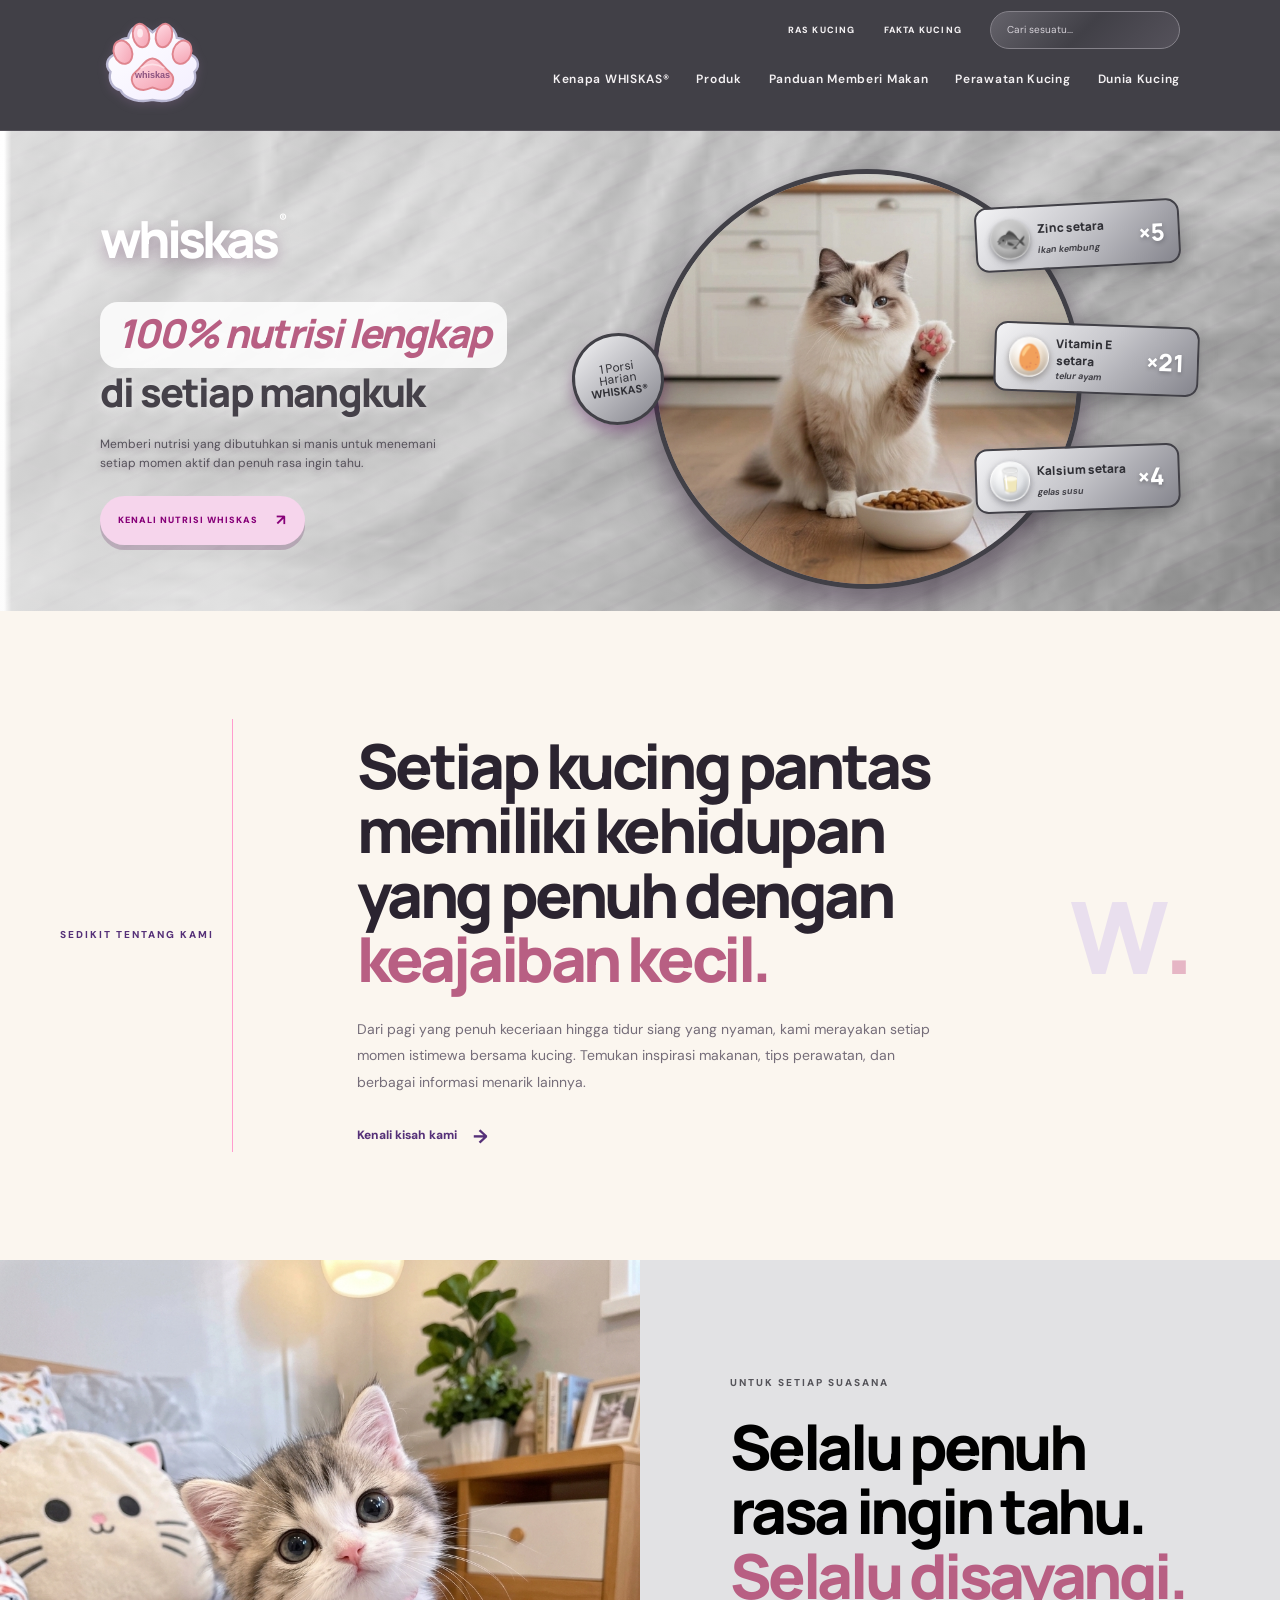
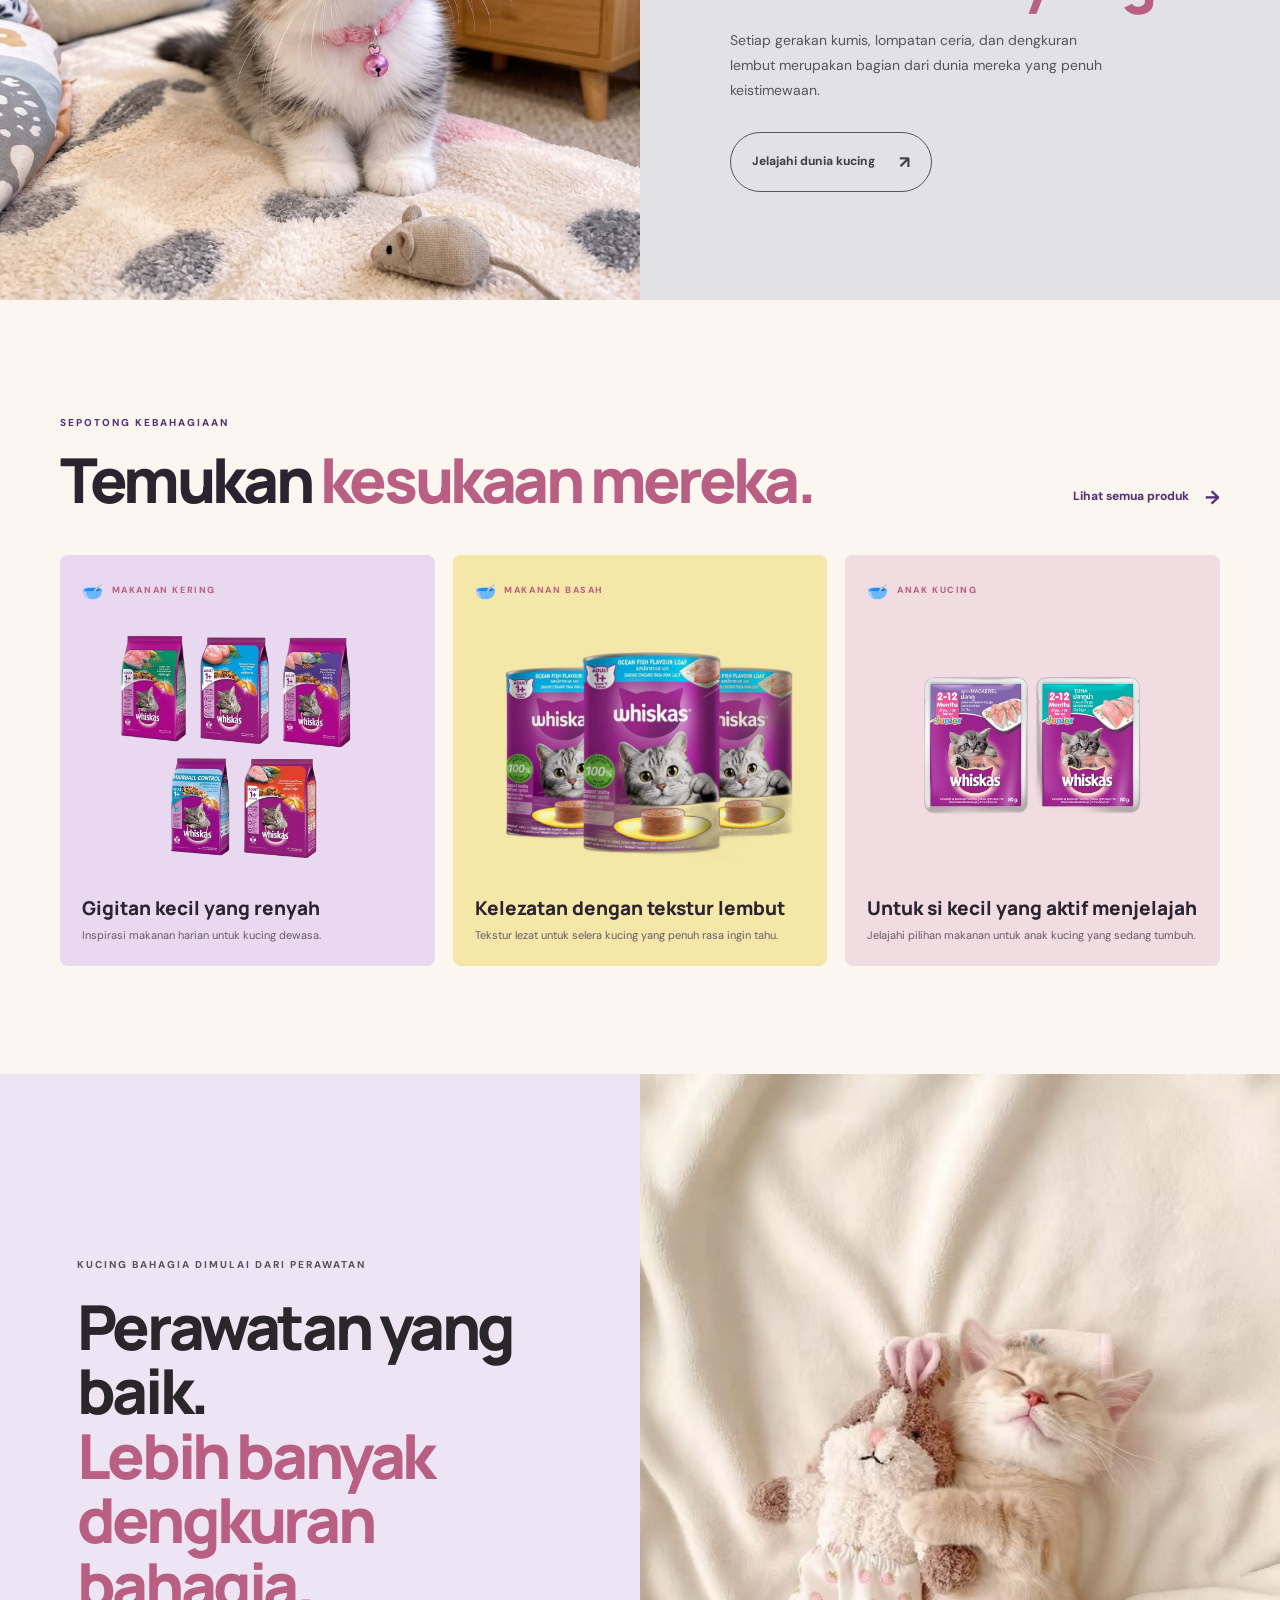
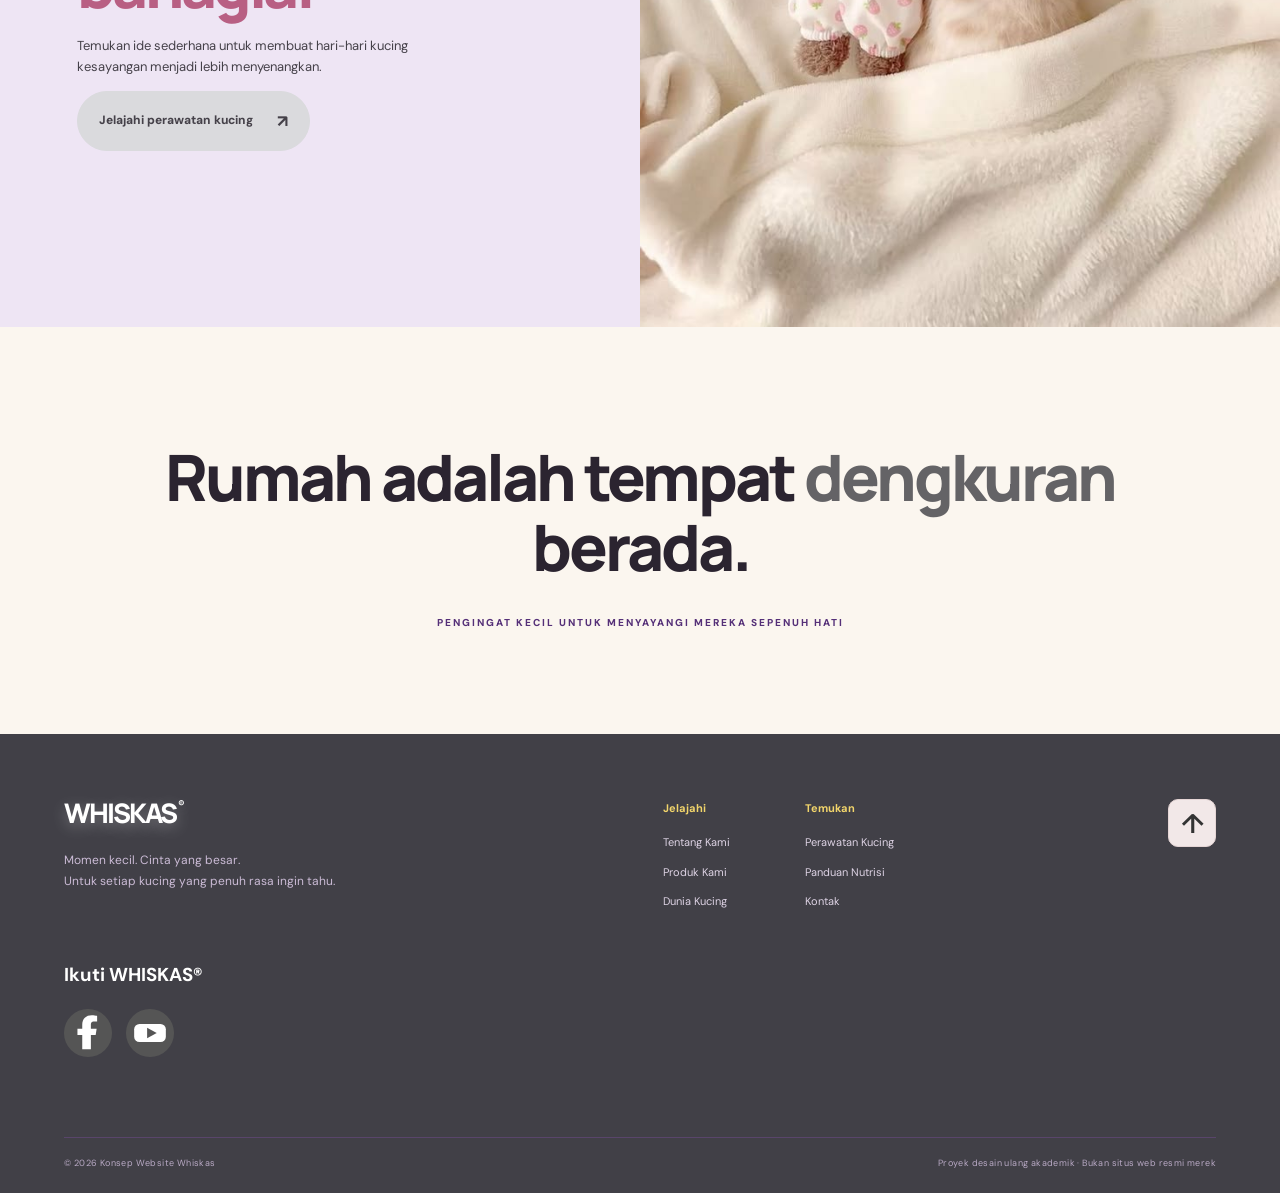
==== commit b197cdcf: "Update index.html" ====
--- a/index.html
+++ b/index.html
@@ -286,7 +286,7 @@
   <div class="shafia_social-links">
 
     <!-- LOGO FACEBOOK -->
- <a href="LINK_FACEBOOK_WHISKAS"
+<a href="https://web.facebook.com/WhiskasIndonesia"
    target="_blank"
    rel="noopener noreferrer"
    aria-label="Facebook WHISKAS"
--- a/css/style.css
+++ b/css/style.css
@@ -4269,3 +4269,17 @@
   position: relative !important;
   top: -15px !important;
 }
+.shafia_social-facebook {
+  background-color: #555555 !important;
+  border-radius: 50% !important;
+  display: inline-flex !important;
+  align-items: center !important;
+  justify-content: center !important;
+  overflow: hidden;
+}
+
+.shafia_social-facebook svg {
+  width: 48px;
+  height: 48px;
+  display: block;
+}
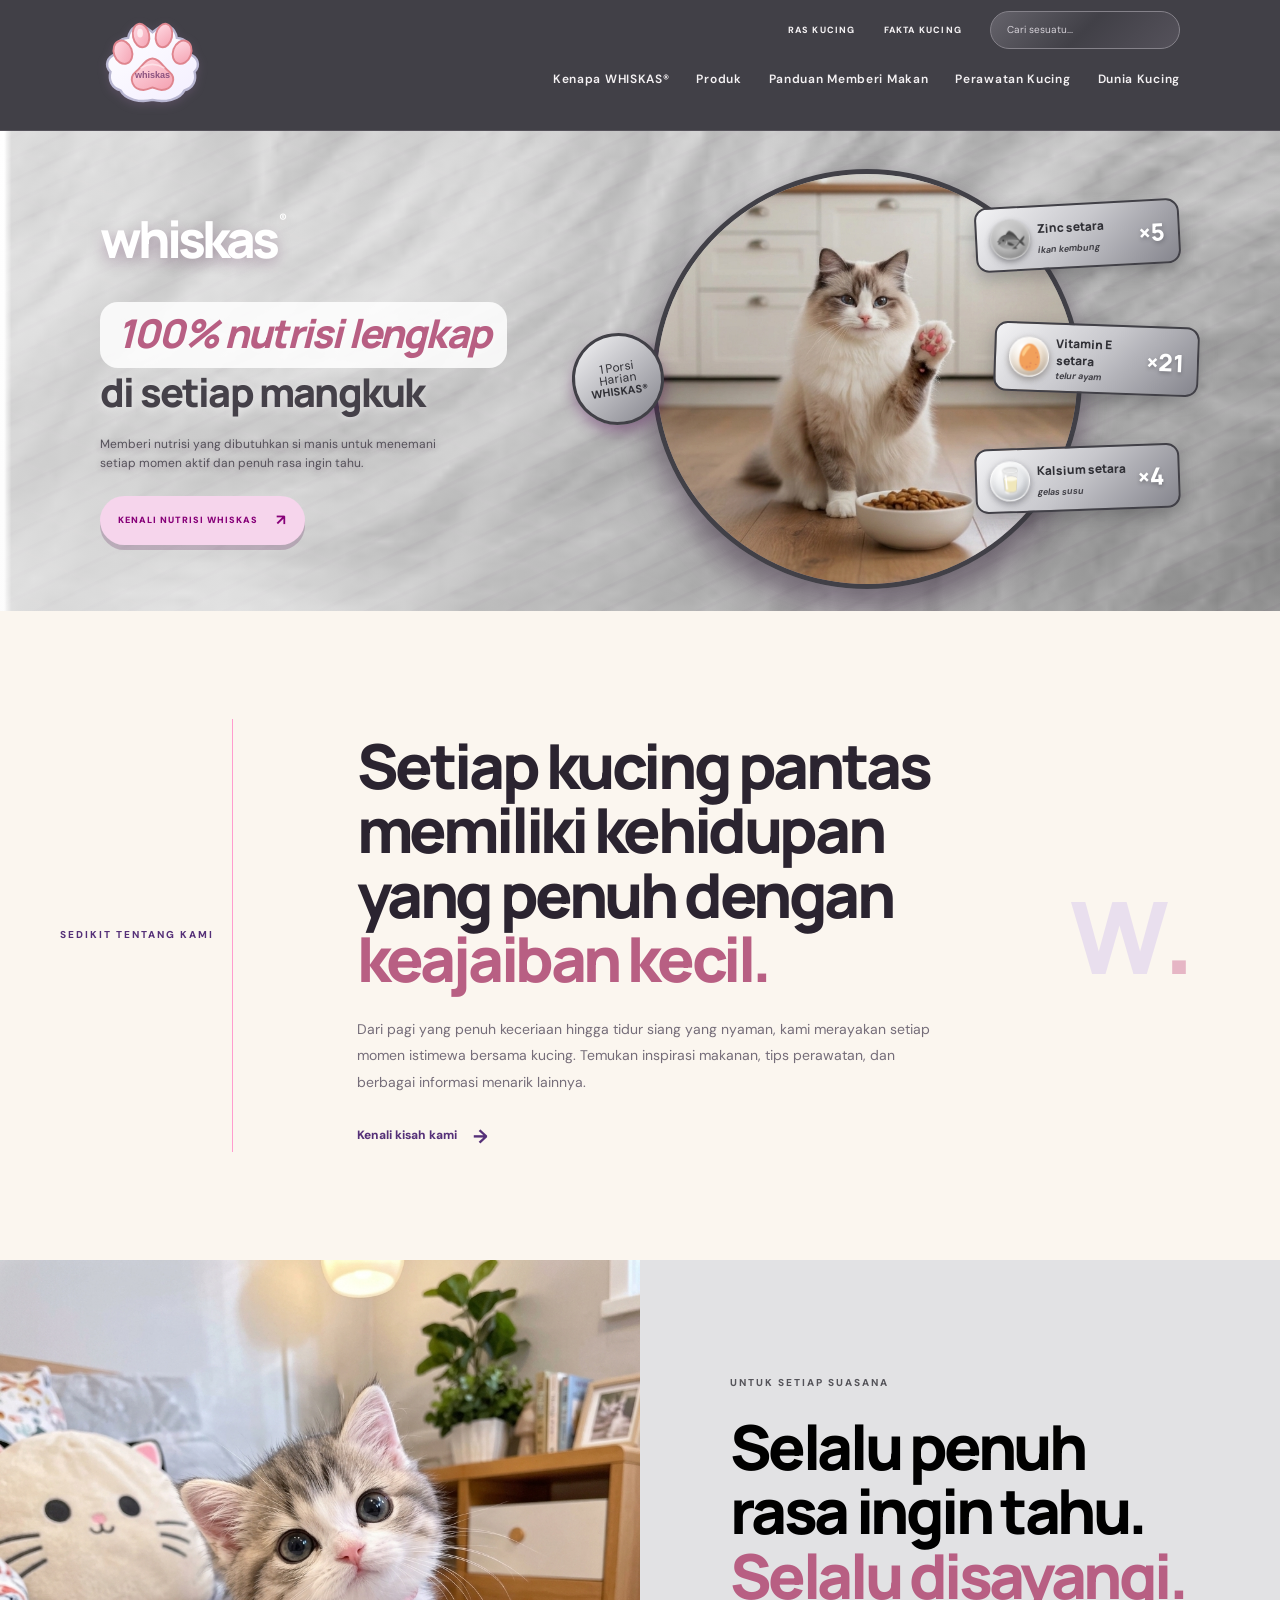
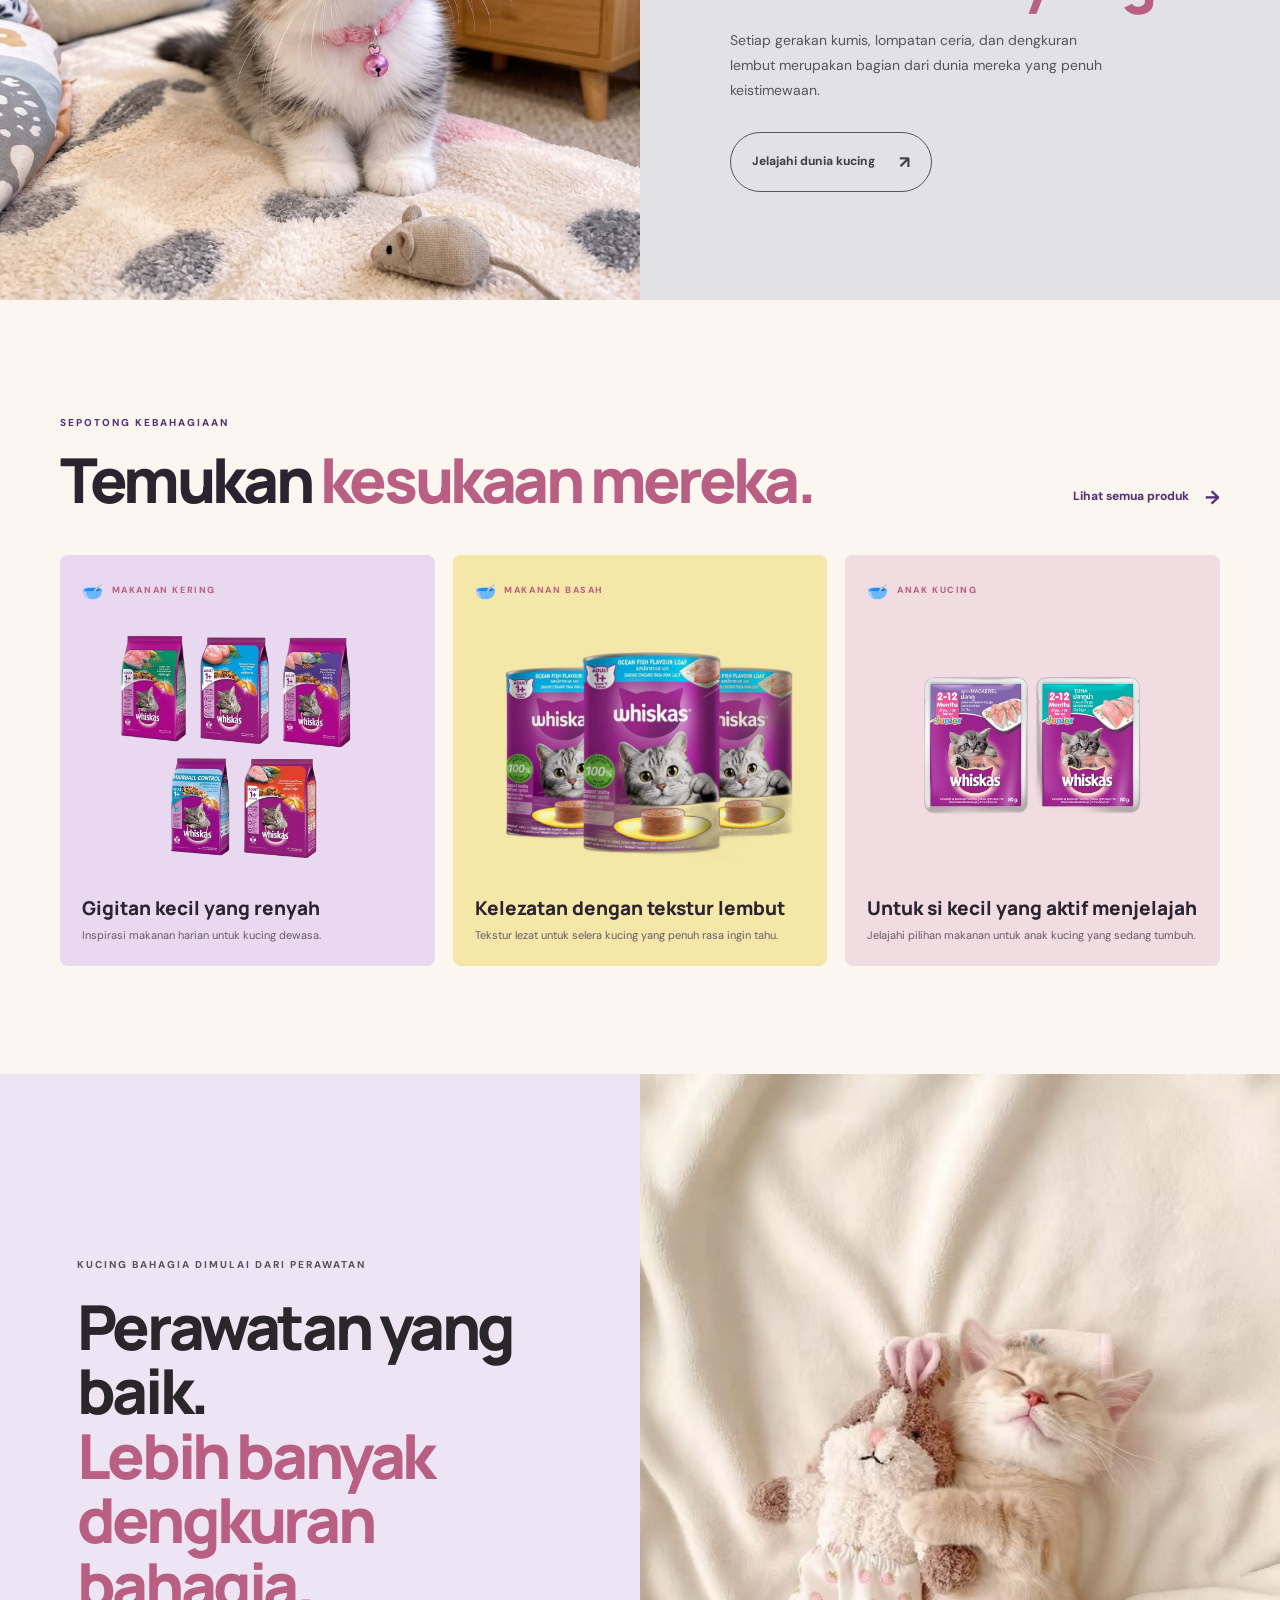
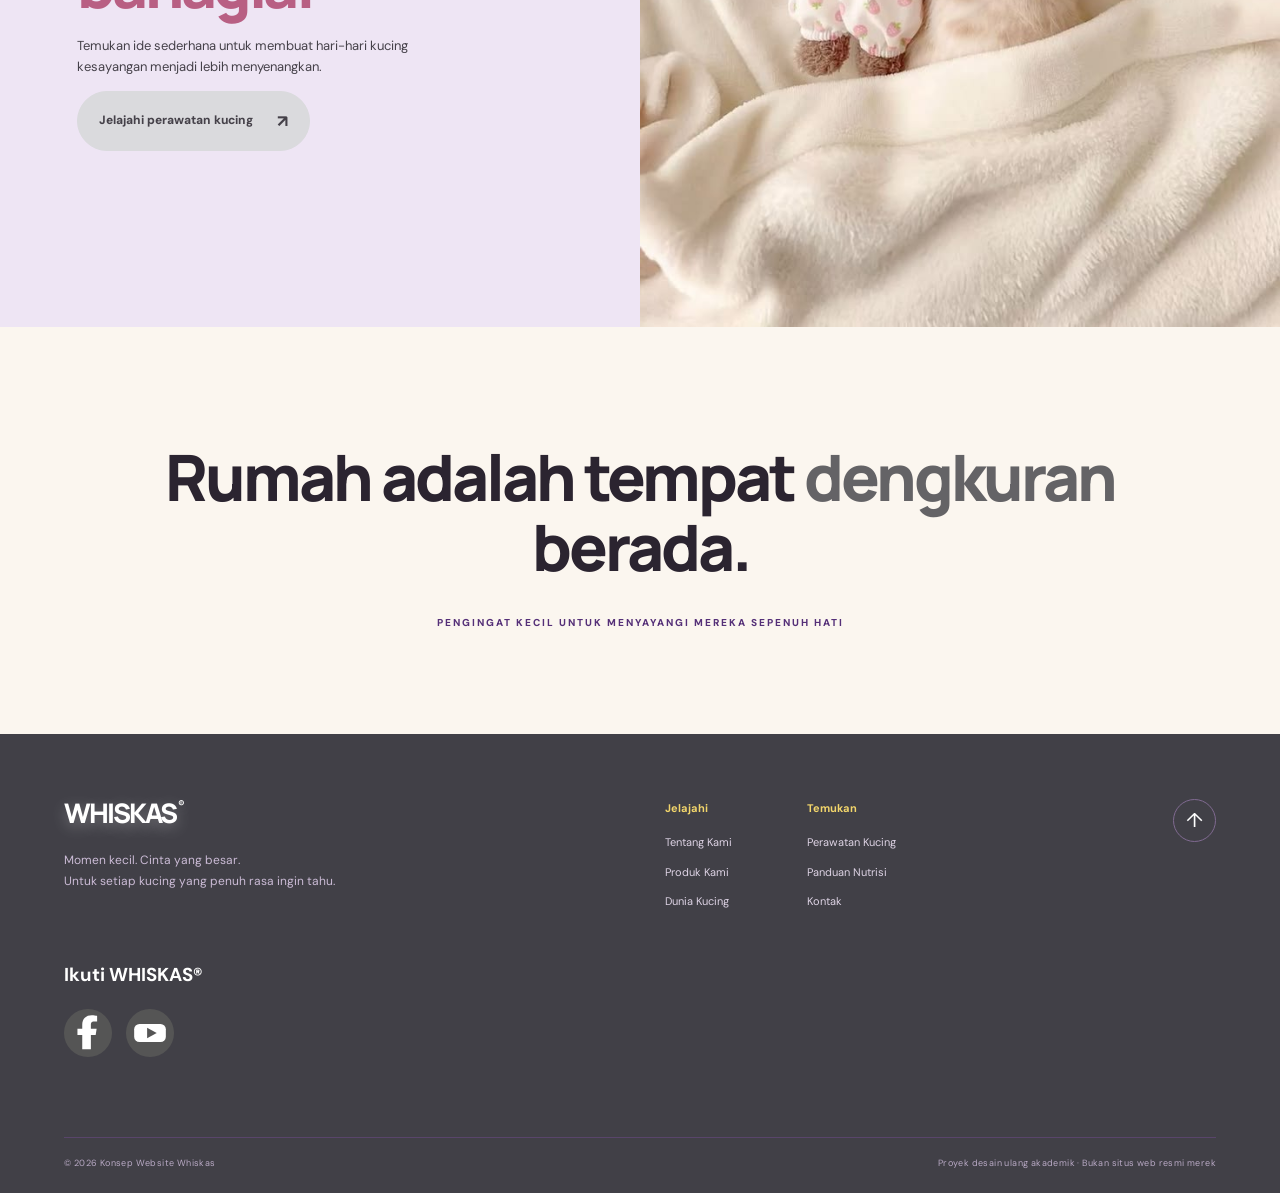
==== commit 2b6ac51c: "Update index.html" ====
--- a/index.html
+++ b/index.html
@@ -276,8 +276,7 @@
 
       </div>
 
-      <a href="#top" class="shafia_back-to-top" aria-label="Kembali ke atas">
-    <span>↑</span>
+     <a class="shafia_back-top" href="#shafia_main" aria-label="Kembali ke atas">↑</a>
 </a>
     </div>
 <div class="shafia_footer-social">
@@ -286,7 +285,7 @@
   <div class="shafia_social-links">
 
     <!-- LOGO FACEBOOK -->
-<a href="https://web.facebook.com/WhiskasIndonesia"
+<a href="https://www.facebook.com/WhiskasIndonesia"
    target="_blank"
    rel="noopener noreferrer"
    aria-label="Facebook WHISKAS"
--- a/css/style.css
+++ b/css/style.css
@@ -4283,3 +4283,835 @@
   height: 48px;
   display: block;
 }
+
+    .shafia_contact-page {
+      min-height: 100vh;
+      padding: 45px 5% 80px;
+      box-sizing: border-box;
+      background: #E8E8E8;
+      color: #414047;
+    }
+
+    .shafia_contact-container {
+      width: min(100%, 1100px);
+      margin: 0 auto;
+    }
+
+    .shafia_contact-back {
+      display: inline-flex;
+      align-items: center;
+      gap: 10px;
+      margin-bottom: 55px;
+      color: #B85F83;
+      text-decoration: none;
+      font-size: 14px;
+      font-weight: 700;
+      transition: .3s ease;
+    }
+
+    .shafia_contact-back:hover {
+      transform: translateX(-5px);
+    }
+
+    .shafia_contact-heading {
+      margin-bottom: 55px;
+    }
+
+    .shafia_contact-eyebrow {
+      color: #B85F83;
+      font-size: 11px;
+      font-weight: 700;
+      letter-spacing: 2px;
+    }
+
+    .shafia_contact-heading h1 {
+      margin: 15px 0;
+      color: #414047;
+      font-family: 'Manrope', sans-serif;
+      font-size: clamp(36px, 6vw, 65px);
+      font-weight: 800;
+      line-height: 1.15;
+    }
+
+    .shafia_contact-heading h1 em {
+      color: #B85F83;
+      font-style: normal;
+    }
+
+    .shafia_contact-heading p {
+      max-width: 580px;
+      color: #66636A;
+      font-size: 15px;
+      line-height: 1.8;
+    }
+
+    .shafia_contact-grid {
+      display: grid;
+      grid-template-columns: .85fr 1.15fr;
+      gap: 65px;
+      align-items: start;
+    }
+
+    .shafia_contact-info h2 {
+      margin: 15px 0;
+      font-family: 'Manrope', sans-serif;
+      font-size: clamp(27px, 4vw, 38px);
+      line-height: 1.25;
+      color: #414047;
+    }
+
+    .shafia_contact-info h2 em {
+      color: #B85F83;
+      font-style: normal;
+    }
+
+    .shafia_contact-info > p {
+      color: #66636A;
+      font-size: 14px;
+      line-height: 1.8;
+    }
+
+    .shafia_contact-detail {
+      display: flex;
+      flex-direction: column;
+      gap: 7px;
+      padding: 20px 0;
+      border-bottom: 1px solid #D4D1D3;
+    }
+
+    .shafia_contact-detail span {
+      color: #B85F83;
+      font-size: 10px;
+      font-weight: 700;
+      letter-spacing: 1.5px;
+    }
+
+    .shafia_contact-detail strong {
+      color: #414047;
+      font-size: 14px;
+      font-weight: 600;
+    }
+
+    .shafia_contact-cat {
+      margin-top: 35px;
+      color: #B85F83;
+      font-size: 35px;
+    }
+
+    .shafia_contact-form {
+      padding: 35px;
+      background: #F7F6F6;
+      border-radius: 12px;
+      box-sizing: border-box;
+    }
+
+    .shafia_form-row {
+      display: flex;
+      flex-direction: column;
+      gap: 9px;
+      margin-bottom: 22px;
+    }
+
+    .shafia_form-row label {
+      color: #414047;
+      font-size: 13px;
+      font-weight: 700;
+    }
+
+    .shafia_form-row input,
+    .shafia_form-row select,
+    .shafia_form-row textarea {
+      width: 100%;
+      padding: 14px 15px;
+      box-sizing: border-box;
+      border: 1px solid #DAD7DA;
+      border-radius: 6px;
+      background: #FFFFFF;
+      color: #414047;
+      font-family: 'DM Sans', sans-serif;
+      font-size: 13px;
+      outline: none;
+      transition: border .3s ease;
+    }
+
+    .shafia_form-row input:focus,
+    .shafia_form-row select:focus,
+    .shafia_form-row textarea:focus {
+      border-color: #B85F83;
+    }
+
+    .shafia_form-row textarea {
+      resize: vertical;
+      min-height: 130px;
+    }
+
+    .shafia_form-row input::placeholder,
+    .shafia_form-row textarea::placeholder {
+      color: #AAA6AA;
+    }
+
+    .shafia_error {
+      color: #C0395D;
+      font-size: 11px;
+    }
+
+    .shafia_contact-submit {
+      width: 100%;
+      padding: 15px 20px;
+      border: none;
+      border-radius: 6px;
+      background: #B85F83;
+      color: #FFFFFF;
+      font-family: 'DM Sans', sans-serif;
+      font-size: 13px;
+      font-weight: 700;
+      cursor: pointer;
+      transition: .3s ease;
+    }
+
+    .shafia_contact-submit:hover {
+      background: #9F4D70;
+      transform: translateY(-2px);
+    }
+
+    .shafia_form-status {
+      margin-top: 15px;
+      color: #477A5A;
+      font-size: 13px;
+      line-height: 1.6;
+    }
+
+    .shafia_disclaimer {
+      margin-top: 18px;
+      color: #89858A;
+      font-size: 11px;
+      line-height: 1.7;
+    }
+
+    .shafia_contact-bottom {
+      margin-top: 70px;
+      padding-top: 22px;
+      border-top: 1px solid #D4D1D3;
+      display: flex;
+      justify-content: space-between;
+      flex-wrap: wrap;
+      gap: 12px;
+      color: #89858A;
+      font-size: 11px;
+    }
+
+    @media (max-width: 750px) {
+      .shafia_contact-page {
+        padding: 30px 6% 55px;
+      }
+
+      .shafia_contact-back {
+        margin-bottom: 40px;
+      }
+
+      .shafia_contact-grid {
+        grid-template-columns: 1fr;
+        gap: 35px;
+      }
+
+      .shafia_contact-form {
+        padding: 25px 20px;
+      }
+
+      .shafia_contact-bottom {
+        flex-direction: column;
+      }
+    }
+
+/* =========================================
+   CONTACT PAGE - FINAL WHISKAS THEME
+   Abu-abu, putih, dan dusty pink
+========================================= */
+
+.shafia_contact-page {
+  min-height: 100vh;
+  padding: 45px 5% 60px;
+  background:
+    linear-gradient(
+      rgba(232,232,232,.88),
+      rgba(232,232,232,.94)
+    ),
+    url("../bulu-background.png") center/cover fixed;
+  color: #414047;
+}
+
+/* HERO CONTACT */
+
+.shafia_contact-heading {
+  padding: 55px 60px;
+  margin-bottom: 30px;
+  border-radius: 16px;
+  border: 1px solid rgba(255,255,255,.8);
+  background:
+    linear-gradient(
+      rgba(247,246,246,.86),
+      rgba(247,246,246,.92)
+    ),
+    url("../bulu-background.png") center/cover;
+  box-shadow: 0 12px 35px rgba(65,64,71,.06);
+}
+
+.shafia_contact-heading .shafia_contact-eyebrow {
+  color: #B85F83 !important;
+}
+
+.shafia_contact-heading h1 {
+  color: #414047 !important;
+  font-size: clamp(38px, 5vw, 62px) !important;
+  line-height: 1.15 !important;
+}
+
+.shafia_contact-heading h1 em {
+  color: #B85F83 !important;
+}
+
+.shafia_contact-heading p {
+  color: #66636A !important;
+  line-height: 1.9;
+}
+
+/* GRID */
+
+.shafia_contact-grid {
+  display: grid;
+  grid-template-columns: .85fr 1.15fr;
+  gap: 28px;
+  align-items: stretch;
+}
+
+/* INFORMATION CARD */
+
+.shafia_contact-info {
+  padding: 38px;
+  background: #F7F6F6;
+  border: 1px solid #FFFFFF;
+  border-radius: 14px;
+  box-shadow: 0 12px 30px rgba(65,64,71,.06);
+}
+
+.shafia_contact-info .shafia_contact-eyebrow {
+  color: #B85F83 !important;
+}
+
+.shafia_contact-info h2 {
+  color: #414047 !important;
+  font-size: clamp(27px, 3vw, 38px);
+  line-height: 1.25;
+}
+
+.shafia_contact-info h2 em {
+  color: #B85F83 !important;
+}
+
+.shafia_contact-info > p {
+  color: #66636A !important;
+  line-height: 1.8;
+}
+
+.shafia_contact-detail {
+  border-color: #DFDCDF !important;
+}
+
+.shafia_contact-detail span {
+  color: #B85F83 !important;
+}
+
+.shafia_contact-detail strong {
+  color: #414047 !important;
+}
+
+.shafia_contact-cat {
+  color: #B85F83 !important;
+}
+
+/* FORM CARD */
+
+.shafia_contact-form {
+  padding: 38px !important;
+  background: #FFFFFF !important;
+  border: 1px solid #F0EDEF;
+  border-radius: 14px;
+  box-shadow: 0 12px 35px rgba(65,64,71,.08) !important;
+}
+
+.shafia_form-row label {
+  color: #414047 !important;
+}
+
+.shafia_form-row input,
+.shafia_form-row select,
+.shafia_form-row textarea {
+  background: #FAF9F9 !important;
+  color: #414047 !important;
+  border: 1px solid #DEDADF !important;
+  border-radius: 7px !important;
+}
+
+.shafia_form-row input:focus,
+.shafia_form-row select:focus,
+.shafia_form-row textarea:focus {
+  border-color: #B85F83 !important;
+  box-shadow: 0 0 0 3px rgba(184,95,131,.08);
+}
+
+.shafia_contact-submit {
+  background: #B85F83 !important;
+  color: #FFFFFF !important;
+  border-radius: 7px;
+}
+
+.shafia_contact-submit:hover {
+  background: #9F4D70 !important;
+}
+
+.shafia_form-status {
+  color: #477A5A !important;
+}
+
+.shafia_disclaimer {
+  color: #89858A !important;
+}
+
+/* COPYRIGHT */
+
+.shafia_contact-bottom {
+  border-color: #D4D1D3 !important;
+  color: #77747A !important;
+}
+
+/* RESPONSIVE */
+
+@media (max-width: 800px) {
+  .shafia_contact-grid {
+    grid-template-columns: 1fr;
+    gap: 22px;
+  }
+
+  .shafia_contact-heading {
+    padding: 38px 28px;
+  }
+
+  .shafia_contact-info,
+  .shafia_contact-form {
+    padding: 27px !important;
+  }
+}
+
+@media (max-width: 500px) {
+  .shafia_contact-page {
+    padding: 25px 5% 40px;
+  }
+
+  .shafia_contact-heading {
+    padding: 30px 22px;
+  }
+}
+
+/* =====================================
+   CONTACT PAGE - WHISKAS
+===================================== */
+
+.shafia_contact-page {
+  min-height: 100vh;
+  padding: 28px 5% 25px;
+  box-sizing: border-box;
+  background:
+    linear-gradient(rgba(232,232,232,.87), rgba(232,232,232,.92)),
+    url("../bulu-background.png") center/cover fixed;
+  color: #414047;
+}
+
+.shafia_contact-container {
+  width: min(100%, 1450px);
+  margin: auto;
+}
+
+/* BACK TO DASHBOARD */
+
+.shafia_contact-back {
+  display: inline-flex;
+  margin-bottom: 30px;
+  padding: 11px 20px;
+  border-radius: 30px;
+  background: #F7F6F6;
+  color: #B85F83 !important;
+  font-size: 12px;
+  font-weight: 700;
+  text-decoration: none;
+  box-shadow: 0 4px 15px rgba(65,64,71,.08);
+  transition: .3s;
+}
+
+.shafia_contact-back:hover {
+  background: #B85F83;
+  color: white !important;
+  transform: translateX(-4px);
+}
+
+/* MAIN LAYOUT */
+
+.shafia_contact-layout {
+  display: grid;
+  grid-template-columns: .9fr 1.1fr;
+  align-items: center;
+  gap: 55px;
+}
+
+/* LEFT INTRO */
+
+.shafia_contact-intro {
+  position: relative;
+  padding: 35px 10px;
+}
+
+.shafia_contact-label {
+  display: inline-block;
+  padding: 9px 22px;
+  border-radius: 30px;
+  background: #E9C3D1;
+  color: #8F4D69;
+  font-size: 12px;
+  font-weight: 700;
+}
+
+.shafia_contact-intro h1 {
+  margin: 24px 0 20px;
+  color: #414047;
+  font-family: 'Manrope', sans-serif;
+  font-size: clamp(40px, 5vw, 68px);
+  font-weight: 800;
+  line-height: 1.12;
+}
+
+.shafia_contact-intro h1 em {
+  color: #B85F83;
+  font-style: normal;
+}
+
+.shafia_contact-description {
+  max-width: 520px;
+  color: #626067;
+  font-size: 16px;
+  line-height: 1.85;
+}
+
+.shafia_contact-highlights {
+  display: flex;
+  flex-wrap: wrap;
+  gap: 35px;
+  margin-top: 42px;
+}
+
+.shafia_contact-highlight {
+  min-width: 90px;
+  text-align: center;
+}
+
+.shafia_contact-highlight > span {
+  display: inline-flex;
+  width: 60px;
+  height: 60px;
+  align-items: center;
+  justify-content: center;
+  border: 1px solid #D8D3D7;
+  border-radius: 50%;
+  background: rgba(255,255,255,.65);
+  color: #B85F83;
+  font-size: 27px;
+}
+
+.shafia_contact-highlight p {
+  margin-top: 10px;
+  color: #55525A;
+  font-size: 12px;
+  line-height: 1.5;
+}
+
+.shafia_contact-decoration {
+  position: absolute;
+  right: 5%;
+  bottom: -30px;
+  color: #C9B9C2;
+  font-size: 55px;
+  transform: rotate(-20deg);
+}
+
+/* FORM CARD */
+
+.shafia_contact-card {
+  position: relative;
+  padding: 35px;
+  border: 1px solid rgba(255,255,255,.9);
+  border-radius: 28px;
+  background: rgba(255,255,255,.94);
+  box-shadow: 0 15px 45px rgba(65,64,71,.10);
+}
+
+/* CARD HEADING */
+
+.shafia_contact-card-heading {
+  position: relative;
+  display: flex;
+  align-items: center;
+  gap: 20px;
+  padding-bottom: 22px;
+  margin-bottom: 20px;
+  border-bottom: 1px solid #E7B7C9;
+}
+
+.shafia_contact-mail-icon {
+  display: flex;
+  flex-shrink: 0;
+  width: 65px;
+  height: 65px;
+  align-items: center;
+  justify-content: center;
+  border-radius: 50%;
+  background: #D58BA7;
+  color: white;
+  font-size: 29px;
+}
+
+.shafia_contact-card-heading h2 {
+  margin: 0 0 7px;
+  color: #414047;
+  font-family: 'Manrope', sans-serif;
+  font-size: 25px;
+  font-weight: 800;
+}
+
+.shafia_contact-card-heading p {
+  margin: 0;
+  color: #68656B;
+  font-size: 13px;
+  line-height: 1.6;
+}
+
+.shafia_contact-card-paw {
+  margin-left: auto;
+  color: #D58BA7;
+  font-size: 35px;
+}
+
+/* FORM FIELDS */
+
+.shafia_contact-form {
+  display: flex;
+  flex-direction: column;
+  gap: 17px;
+}
+
+.shafia_contact-form .shafia_form-row {
+  display: flex;
+  flex-direction: column;
+  gap: 8px;
+  margin: 0;
+}
+
+.shafia_contact-form .shafia_form-row label {
+  color: #414047;
+  font-size: 13px;
+  font-weight: 700;
+}
+
+.shafia_contact-form .shafia_form-row label span {
+  color: #D34B5C;
+}
+
+.shafia_contact-form .shafia_form-row input,
+.shafia_contact-form .shafia_form-row select,
+.shafia_contact-form .shafia_form-row textarea {
+  width: 100%;
+  padding: 13px 17px;
+  box-sizing: border-box;
+  border: 1px solid #DAD6DB;
+  border-radius: 17px;
+  outline: none;
+  background: #FCFBFC;
+  color: #414047;
+  font-family: 'DM Sans', sans-serif;
+  font-size: 13px;
+  transition: .25s;
+}
+
+.shafia_contact-form .shafia_form-row input:focus,
+.shafia_contact-form .shafia_form-row select:focus,
+.shafia_contact-form .shafia_form-row textarea:focus {
+  border-color: #C77D9C;
+  box-shadow: 0 0 0 3px rgba(184,95,131,.09);
+}
+
+.shafia_contact-form .shafia_form-row textarea {
+  min-height: 105px;
+  border-radius: 17px;
+  resize: vertical;
+}
+
+.shafia_contact-form .shafia_form-row input::placeholder,
+.shafia_contact-form .shafia_form-row textarea::placeholder {
+  color: #A29DA5;
+}
+
+.shafia_contact-form .shafia_error {
+  color: #C0395D;
+  font-size: 11px;
+}
+
+/* FORM BOTTOM */
+
+.shafia_contact-form-bottom {
+  display: flex;
+  align-items: center;
+  flex-wrap: wrap;
+  gap: 20px;
+  margin-top: 5px;
+}
+
+.shafia_contact-submit {
+  display: inline-flex;
+  align-items: center;
+  gap: 15px;
+  padding: 15px 25px;
+  border: none;
+  border-radius: 40px;
+  background: #C77D9C;
+  color: white;
+  font-family: 'DM Sans', sans-serif;
+  font-size: 14px;
+  font-weight: 700;
+  cursor: pointer;
+  transition: .3s;
+}
+
+.shafia_contact-submit:hover {
+  background: #A95E7E;
+  transform: translateY(-3px);
+}
+
+.shafia_contact-security {
+  display: flex;
+  align-items: center;
+  gap: 10px;
+  padding-left: 20px;
+  border-left: 1px solid #E5DFE3;
+}
+
+.shafia_contact-security span {
+  display: flex;
+  width: 27px;
+  height: 27px;
+  align-items: center;
+  justify-content: center;
+  border-radius: 50%;
+  background: #E9D8E0;
+  color: #9D5D78;
+  font-weight: 800;
+}
+
+.shafia_contact-security p {
+  max-width: 180px;
+  color: #77727A;
+  font-size: 11px;
+  line-height: 1.5;
+}
+
+.shafia_form-status {
+  color: #477A5A;
+  font-size: 12px;
+}
+
+.shafia_disclaimer {
+  color: #969198;
+  font-size: 10px;
+  line-height: 1.6;
+}
+
+/* COPYRIGHT */
+
+.shafia_contact-bottom {
+  display: flex;
+  justify-content: space-between;
+  flex-wrap: wrap;
+  gap: 12px;
+  margin-top: 30px;
+  color: #77747A;
+  font-size: 11px;
+}
+
+/* RESPONSIVE */
+
+@media(max-width: 950px) {
+  .shafia_contact-layout {
+    grid-template-columns: 1fr;
+    gap: 25px;
+  }
+
+  .shafia_contact-intro {
+    padding: 20px 5px;
+  }
+
+  .shafia_contact-intro h1 {
+    font-size: clamp(38px, 8vw, 55px);
+  }
+
+  .shafia_contact-decoration {
+    display: none;
+  }
+}
+
+@media(max-width: 600px) {
+  .shafia_contact-page {
+    padding: 22px 5%;
+  }
+
+  .shafia_contact-card {
+    padding: 23px 18px;
+    border-radius: 20px;
+  }
+
+  .shafia_contact-card-heading {
+    gap: 12px;
+  }
+
+  .shafia_contact-mail-icon {
+    width: 48px;
+    height: 48px;
+    font-size: 22px;
+  }
+
+  .shafia_contact-card-heading h2 {
+    font-size: 19px;
+  }
+
+  .shafia_contact-card-heading p {
+    font-size: 11px;
+  }
+
+  .shafia_contact-card-paw {
+    display: none;
+  }
+
+  .shafia_contact-highlights {
+    justify-content: space-between;
+    gap: 10px;
+  }
+
+  .shafia_contact-form-bottom {
+    align-items: flex-start;
+    flex-direction: column;
+  }
+
+  .shafia_contact-security {
+    padding-left: 0;
+    border-left: none;
+  }
+
+  .shafia_contact-bottom {
+    flex-direction: column;
+  }
+}
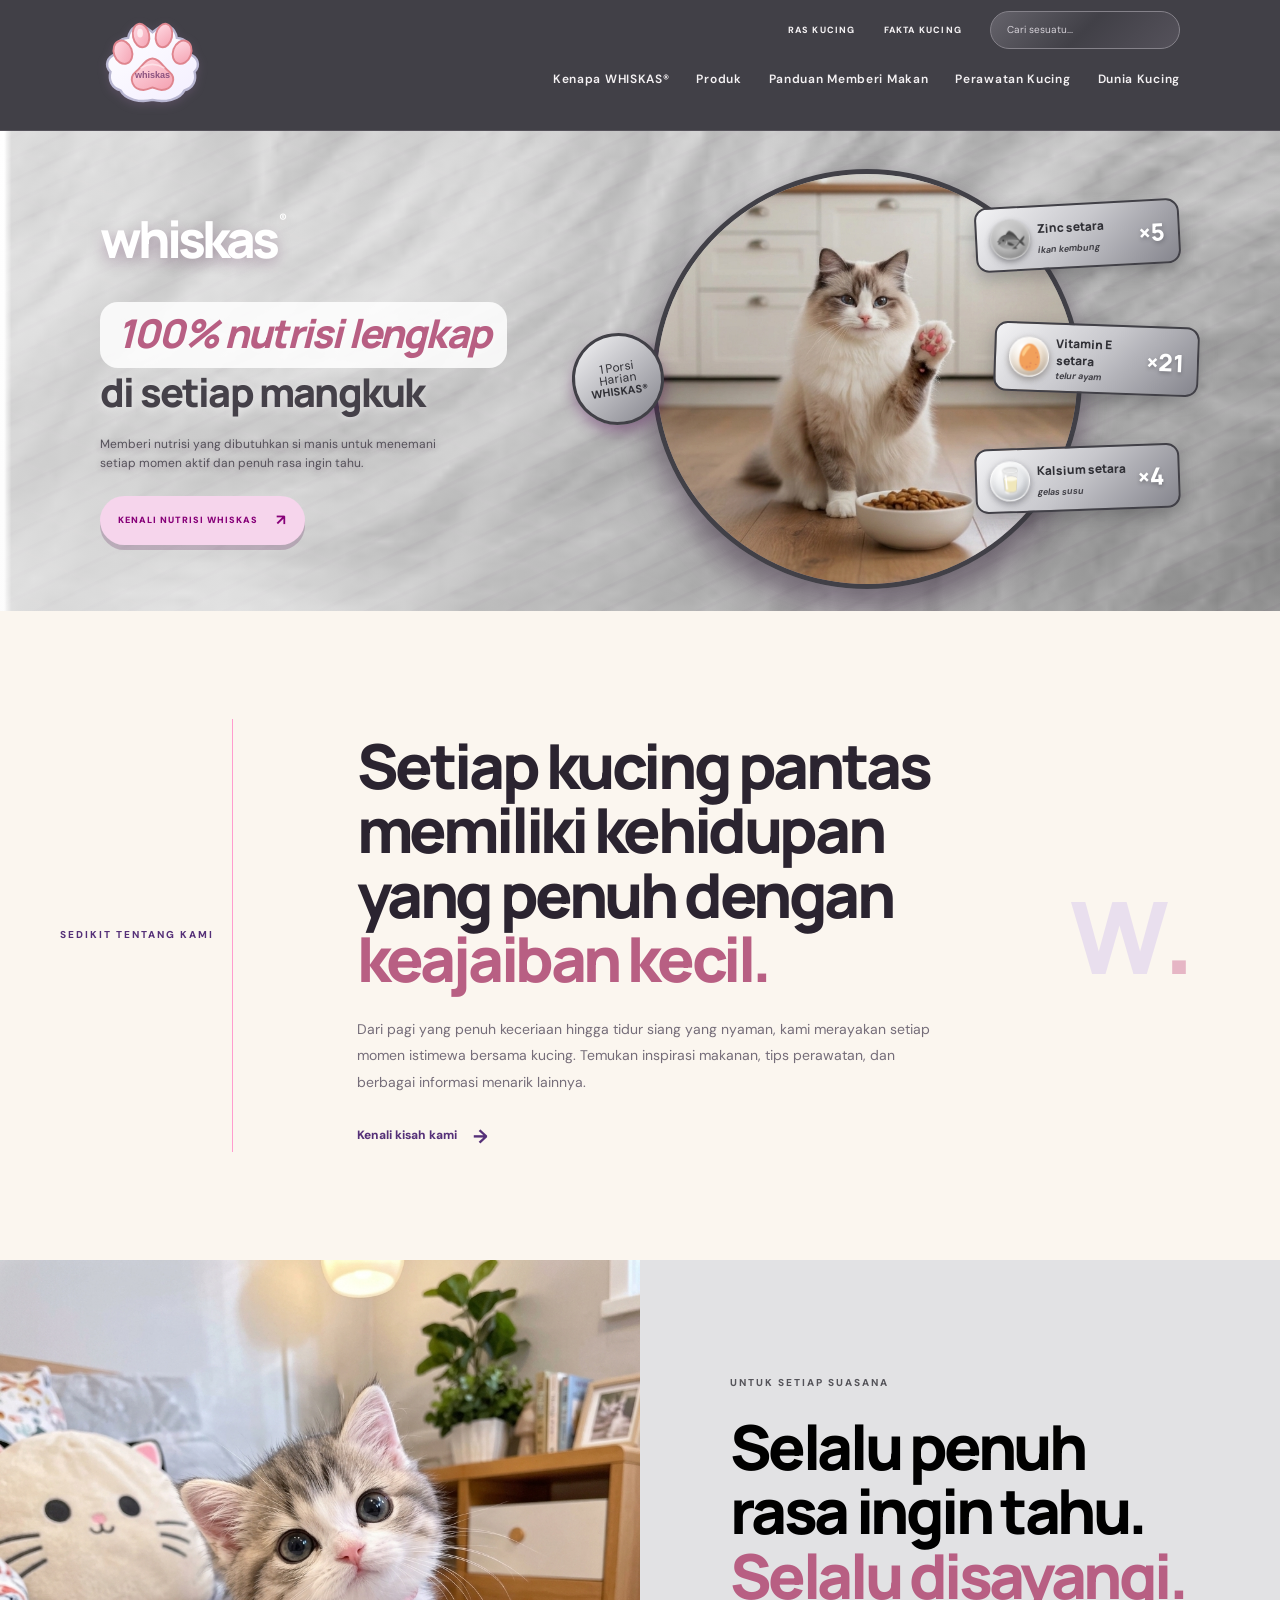
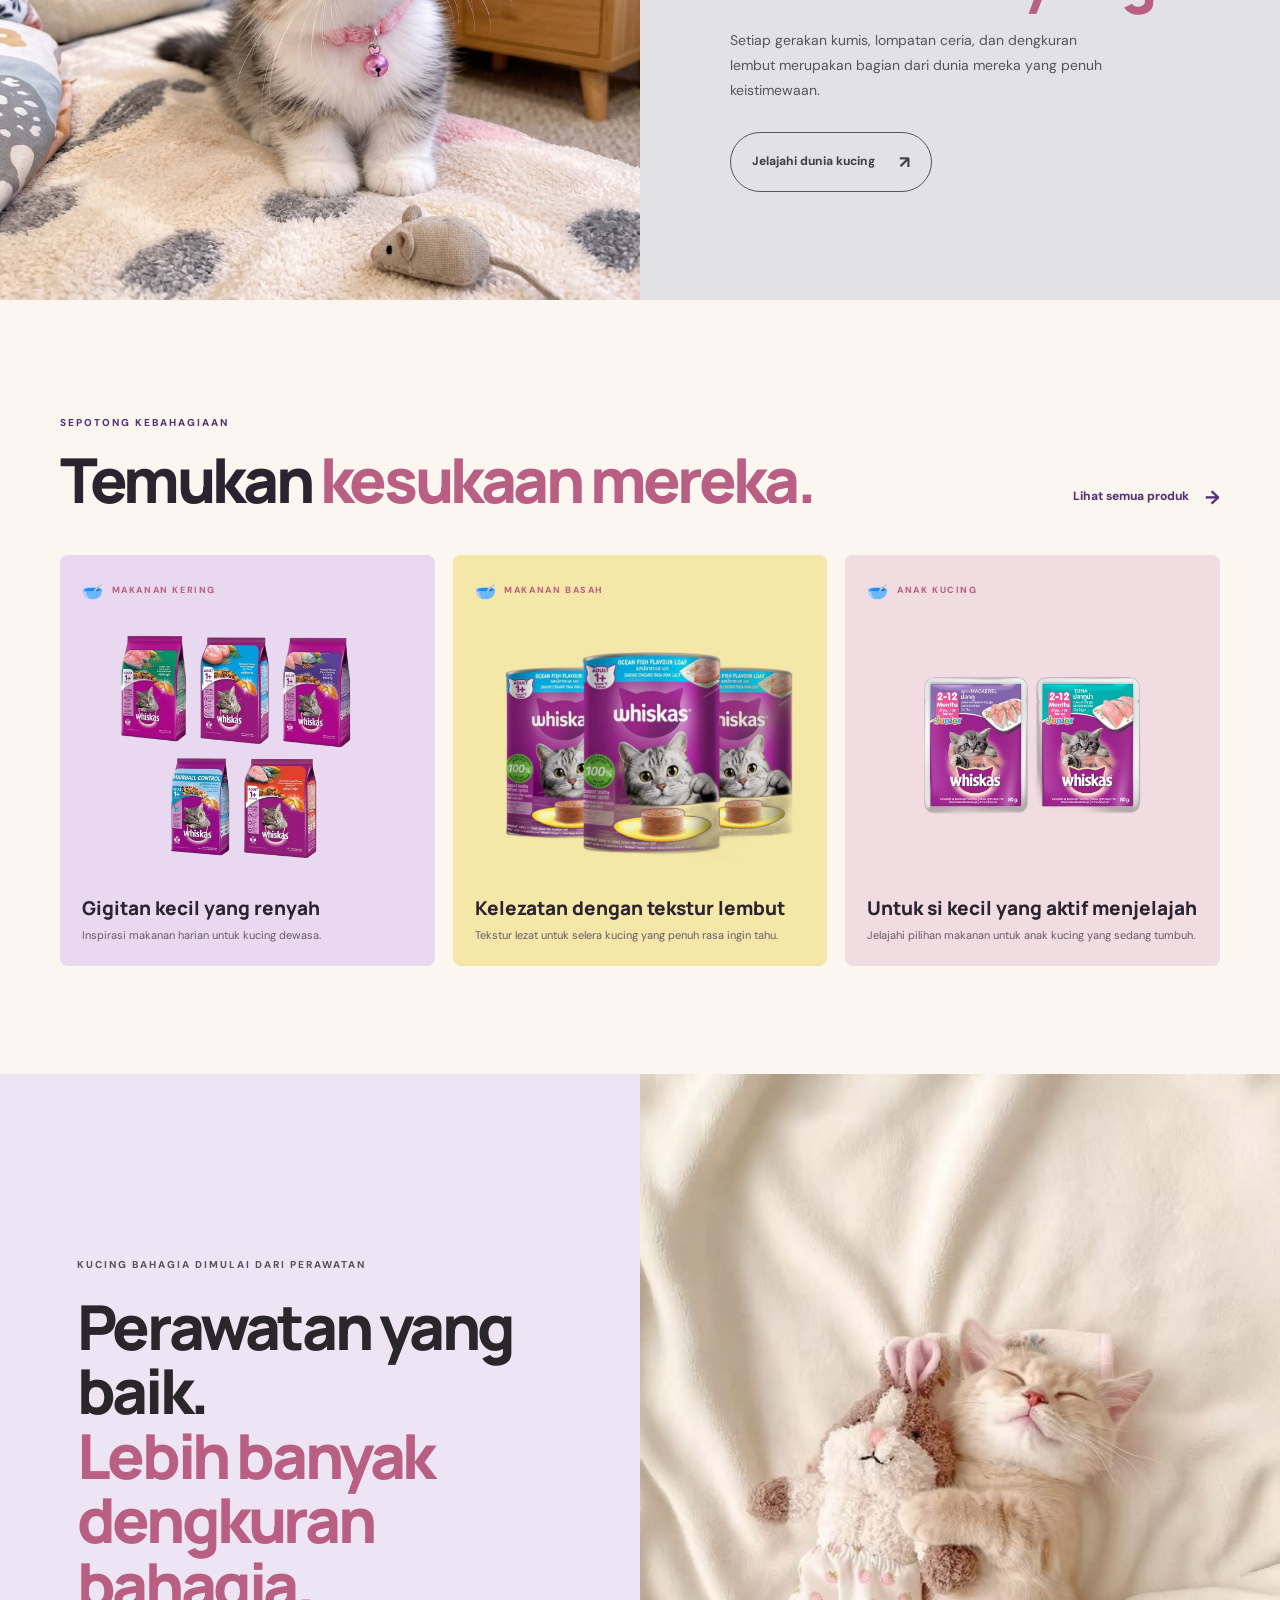
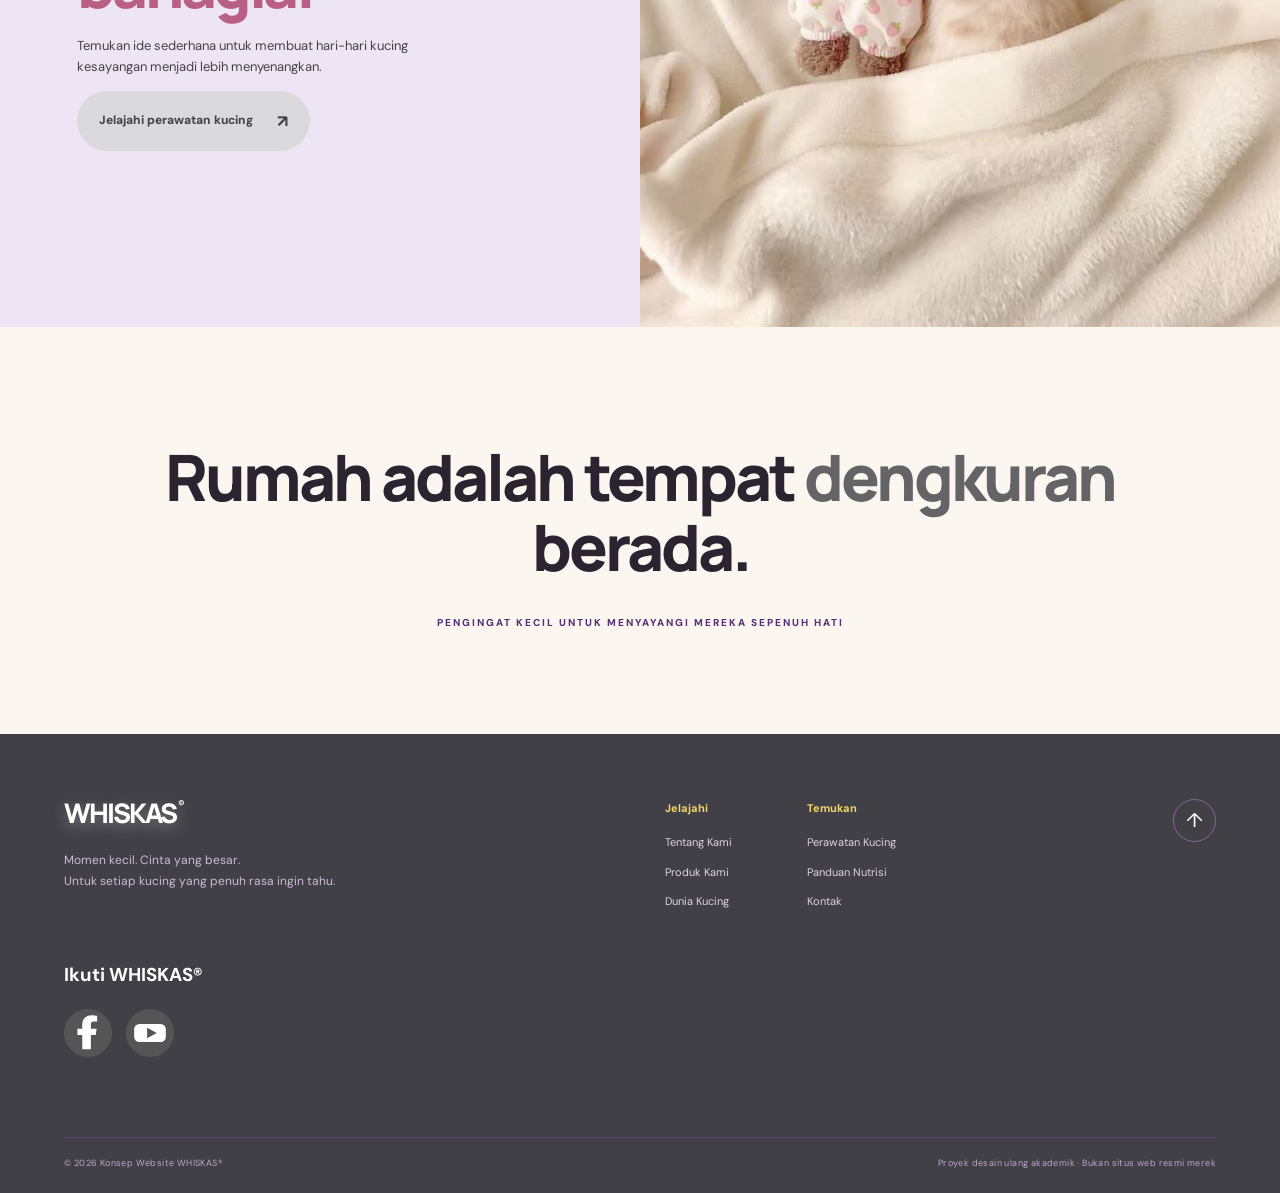
==== commit 3e4f6a97: "Update index.html" ====
--- a/index.html
+++ b/index.html
@@ -248,77 +248,95 @@
 
   </main>
 
-  <!-- FOOTER -->
-  <footer class="shafia_footer">
-    <div class="shafia_footer-top">
+
+<!-- FOOTER -->
+<footer class="shafia_footer">
+
+  <div class="shafia_footer-top">
+
+    <div>
+      <a class="shafia_logo shafia_logo-light" href="index.html">
+        WHISKAS<span>®</span>
+      </a>
+
+      <p>
+        Momen kecil. Cinta yang besar.<br>
+        Untuk setiap kucing yang penuh rasa ingin tahu.
+      </p>
+    </div>
+
+    <div class="shafia_footer-links">
 
       <div>
-        <a class="shafia_logo shafia_logo-light" href="index.html">WHISKAS<span>®</span></a>
-
-        <p>Momen kecil. Cinta yang besar.<br>Untuk setiap kucing yang penuh rasa ingin tahu.</p>
-      </div>
-
-      <div class="shafia_footer-links">
-
-        <div>
-          <strong>Jelajahi</strong>
-          <a href="about.html">Tentang Kami</a>
-          <a href="products.html">Produk Kami</a>
-          <a href="lifestyle.html">Dunia Kucing</a>
-        </div>
-
-        <div>
-          <strong>Temukan</strong>
-          <a href="cat-care.html">Perawatan Kucing</a>
-          <a href="nutrition.html">Panduan Nutrisi</a>
-          <a href="contact.html">Kontak</a>
-        </div>
-
-      </div>
-
-     <a class="shafia_back-top" href="#shafia_main" aria-label="Kembali ke atas">↑</a>
-</a>
+        <strong>Jelajahi</strong>
+        <a href="about.html">Tentang Kami</a>
+        <a href="products.html">Produk Kami</a>
+        <a href="lifestyle.html">Dunia Kucing</a>
+      </div>
+
+      <div>
+        <strong>Temukan</strong>
+        <a href="cat-care.html">Perawatan Kucing</a>
+        <a href="nutrition.html">Panduan Nutrisi</a>
+        <a href="contact.html">Kontak</a>
+      </div>
+
     </div>
-<div class="shafia_footer-social">
-  <h3>Ikuti WHISKAS®</h3>
-
-  <div class="shafia_social-links">
-
-    <!-- LOGO FACEBOOK -->
-<a href="https://www.facebook.com/WhiskasIndonesia"
-   target="_blank"
-   rel="noopener noreferrer"
-   aria-label="Facebook WHISKAS"
-   class="shafia_social-icon shafia_social-facebook">
-
-  <svg viewBox="0 0 100 100" aria-hidden="true">
-    <path fill="#FFFFFF"
-      d="M56 84V54h10l2-13H56v-8c0-4 1-7 7-7h6V14c-3 0-7-1-11-1-12 0-20 7-20 20v8H28v13h10v30z"/>
-  </svg>
-</a>
-
-    <!-- LOGO YOUTUBE -->
-    <a href="https://www.youtube.com/@whiskasindonesia4234"
-       target="_blank"
-       rel="noopener noreferrer"
-       aria-label="YouTube WHISKAS"
-       class="shafia_social-icon">
-
-      <svg viewBox="0 0 100 100" width="48" height="48">
-        <circle cx="50" cy="50" r="50" fill="#555555"/>
-        <rect x="17" y="31" width="66" height="38"
-              rx="11" fill="#FFFFFF"/>
-        <path d="M44 39L64 50L44 61Z" fill="#555555"/>
-      </svg>
-    </a>
+
+    <!-- TOMBOL KEMBALI KE ATAS -->
+    <a class="shafia_back-top"
+       href="#shafia_header"
+       aria-label="Kembali ke atas">↑</a>
 
   </div>
-</div>
-    <div class="shafia_footer-bottom">
-      <span>© 2026 Konsep Website Whiskas</span>
-      <span>Proyek desain ulang akademik · Bukan situs web resmi merek</span>
+
+  <!-- SOCIAL MEDIA -->
+  <div class="shafia_footer-social">
+
+    <h3>Ikuti WHISKAS®</h3>
+
+    <div class="shafia_social-links">
+
+      <!-- FACEBOOK -->
+      <a href="https://www.facebook.com/WhiskasIndonesia"
+         target="_blank"
+         rel="noopener noreferrer"
+         aria-label="Facebook WHISKAS"
+         class="shafia_social-icon shafia_social-facebook">
+
+        <svg viewBox="0 0 100 100" aria-hidden="true">
+          <circle cx="50" cy="50" r="50" fill="#555555"/>
+          <path fill="#FFFFFF"
+            d="M56 84V54h10l2-13H56v-8c0-4 1-7 7-7h6V14c-3 0-7-1-11-1-12 0-20 7-20 20v8H28v13h10v30z"/>
+        </svg>
+      </a>
+
+      <!-- YOUTUBE -->
+      <a href="https://www.youtube.com/@whiskasindonesia4234"
+         target="_blank"
+         rel="noopener noreferrer"
+         aria-label="YouTube WHISKAS"
+         class="shafia_social-icon">
+
+        <svg viewBox="0 0 100 100" aria-hidden="true">
+          <circle cx="50" cy="50" r="50" fill="#555555"/>
+          <rect x="17" y="31" width="66" height="38"
+                rx="11" fill="#FFFFFF"/>
+          <path d="M44 39L64 50L44 61Z" fill="#555555"/>
+        </svg>
+      </a>
+
     </div>
-  </footer>
+  </div>
+
+  <!-- COPYRIGHT -->
+  <div class="shafia_footer-bottom">
+    <span>© 2026 Konsep Website WHISKAS®</span>
+    <span>Proyek desain ulang akademik · Bukan situs web resmi merek</span>
+  </div>
+
+</footer>
+
 <script src="js/back-to-top.js"></script>
 </body>
 </html>
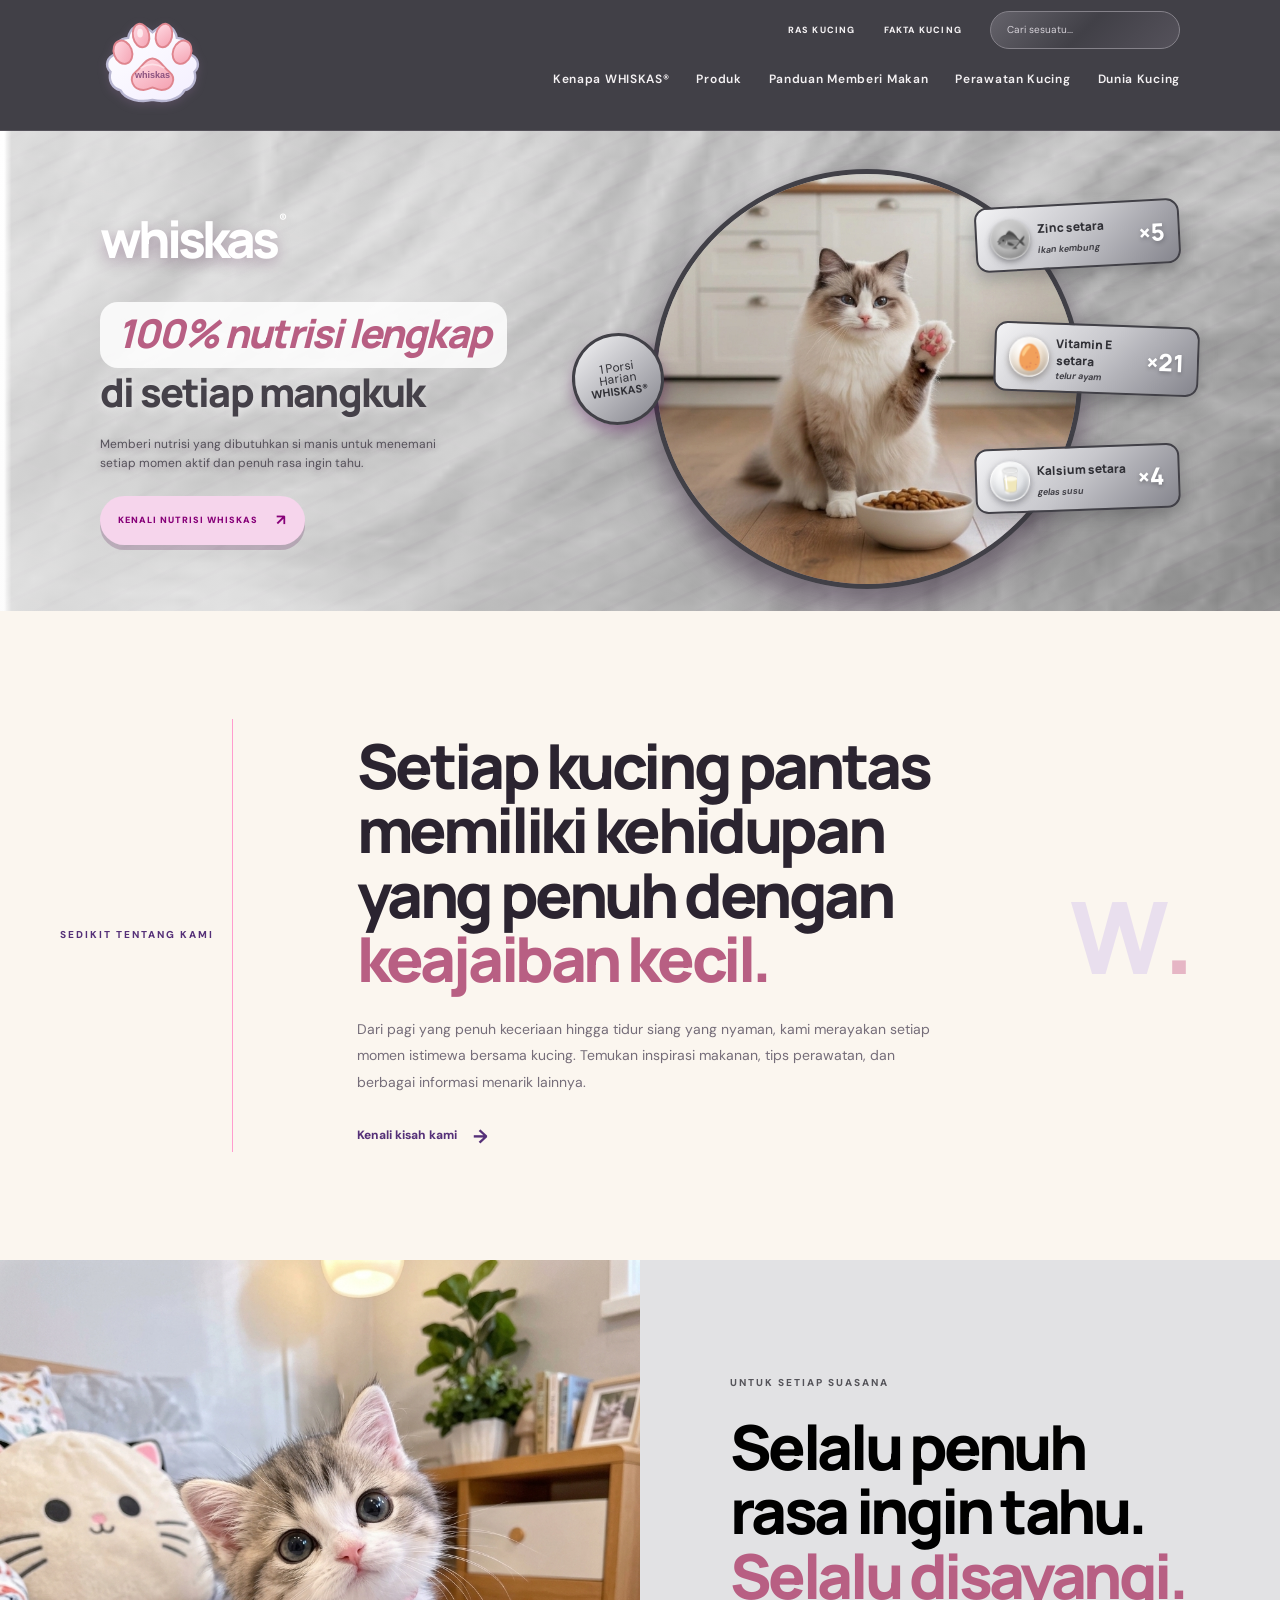
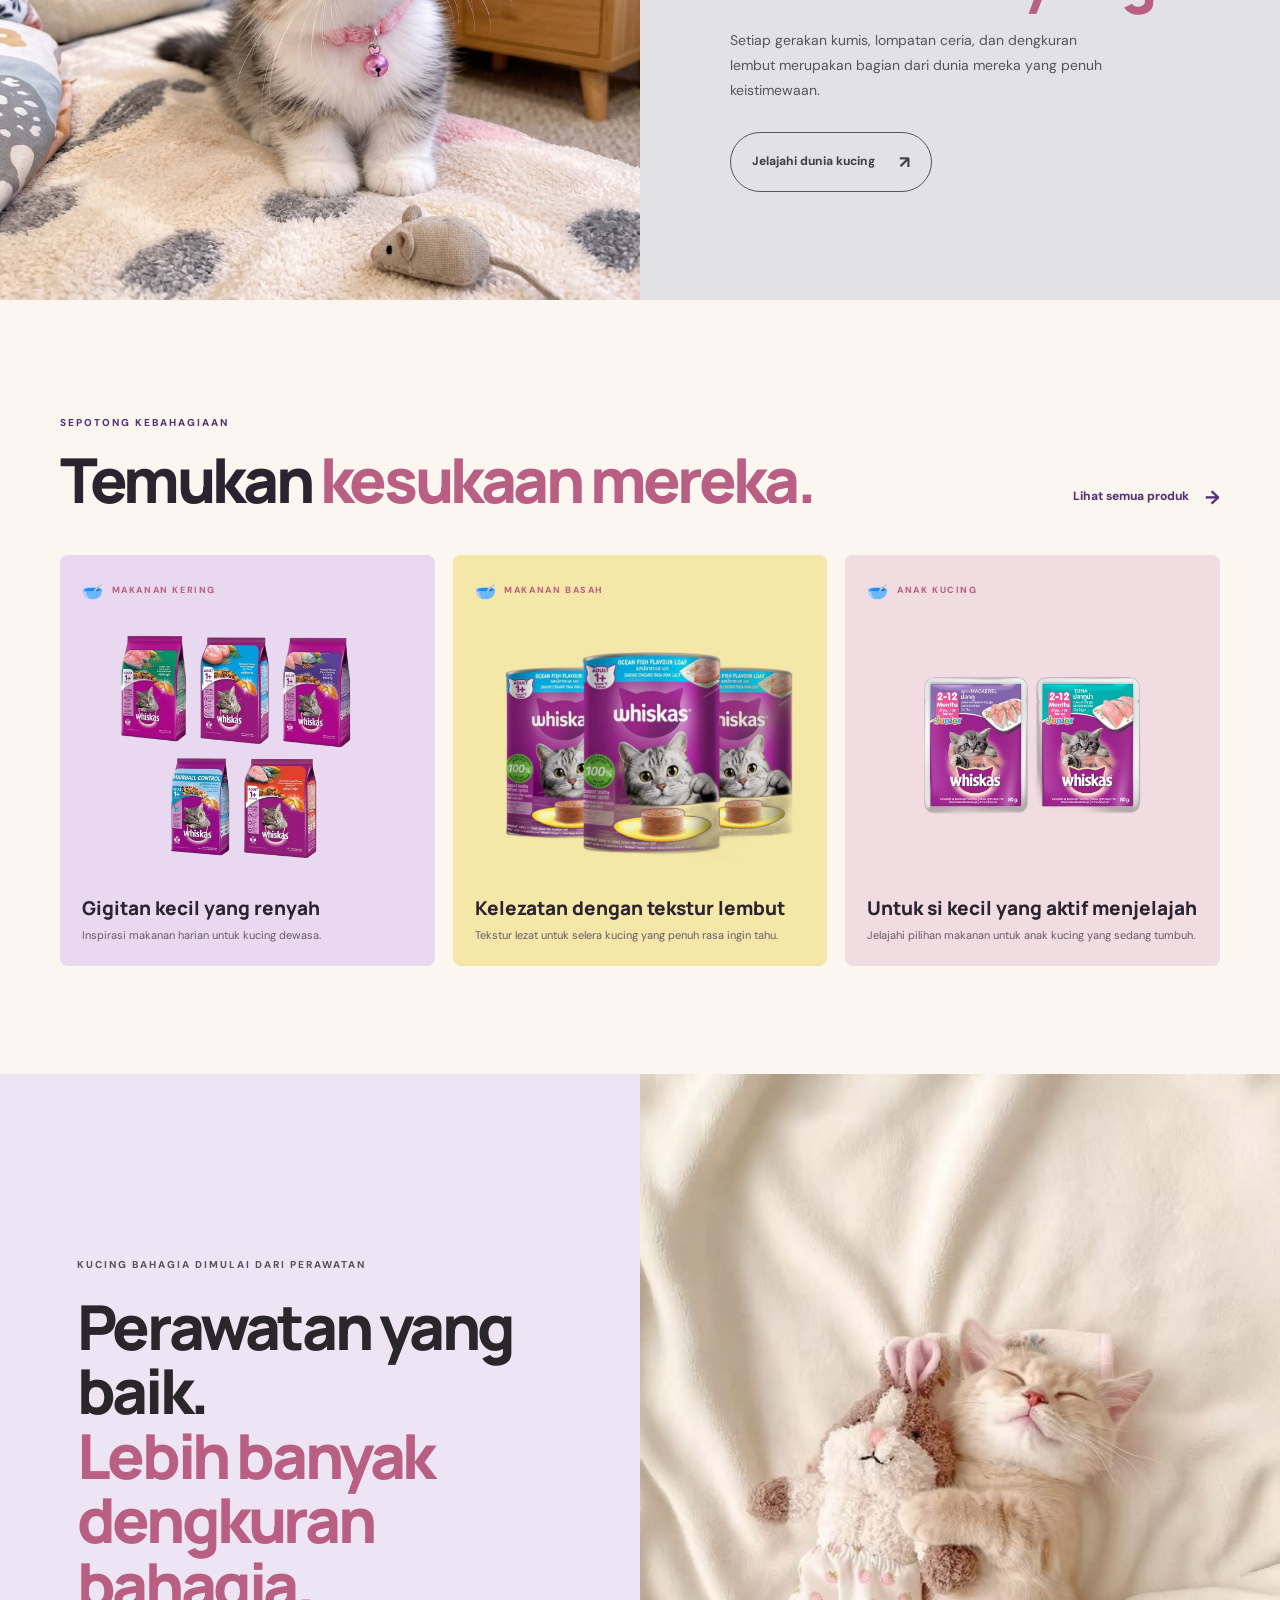
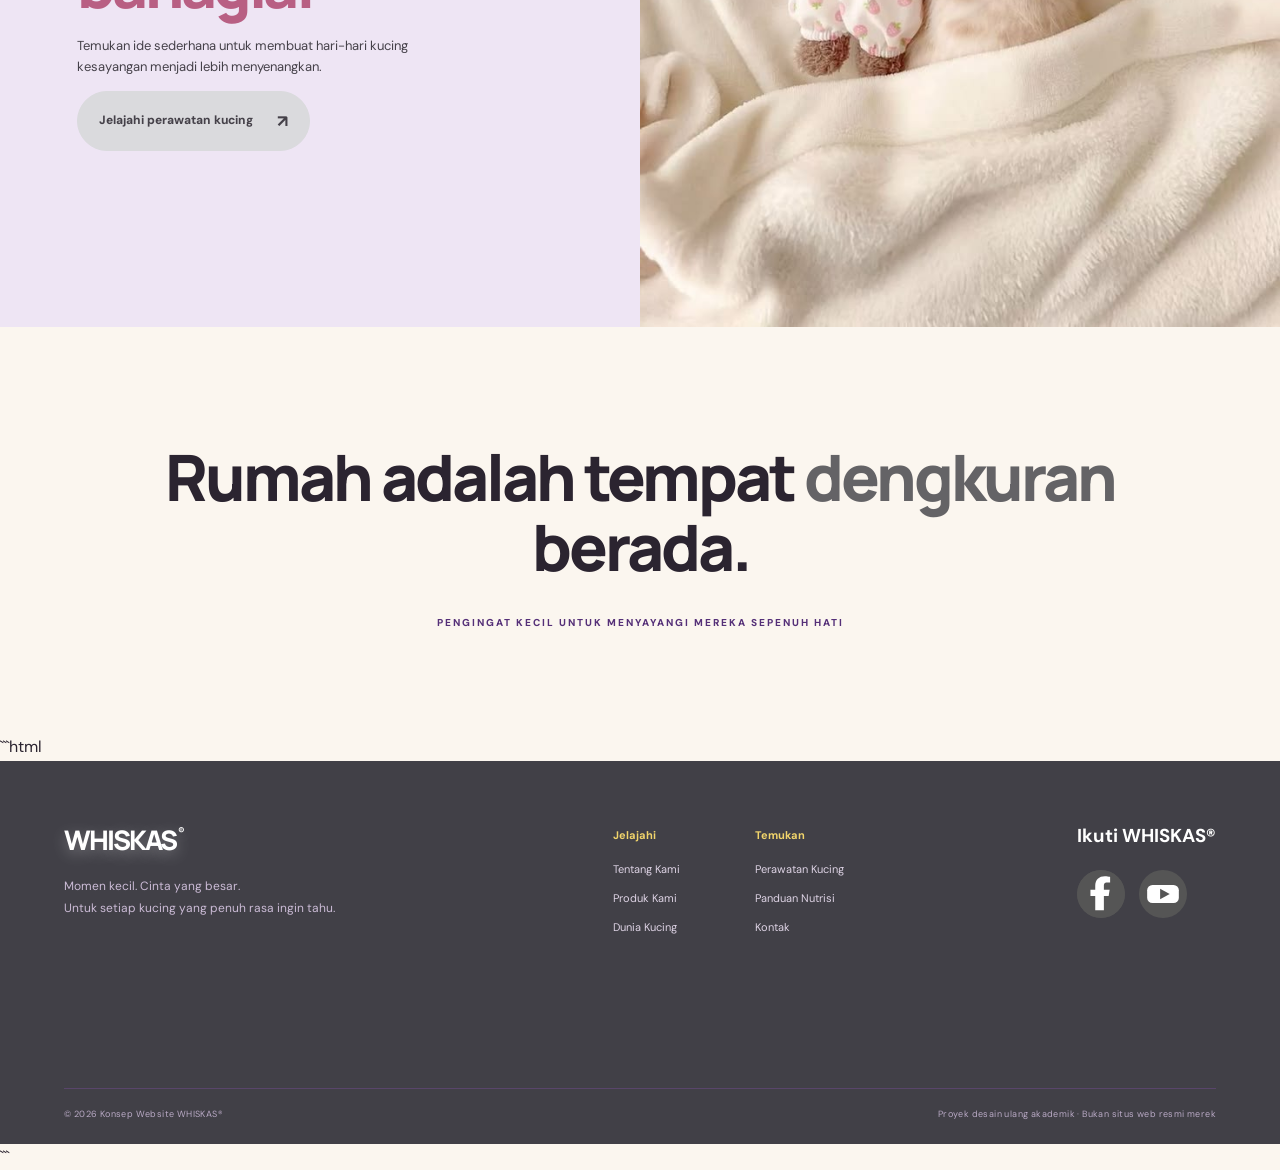
==== commit 2782ee43: "Update index.html" ====
--- a/index.html
+++ b/index.html
@@ -249,12 +249,14 @@
   </main>
 
 
+```html
 <!-- FOOTER -->
 <footer class="shafia_footer">
 
   <div class="shafia_footer-top">
 
-    <div>
+    <!-- LOGO DAN DESKRIPSI -->
+    <div class="shafia_footer-brand">
       <a class="shafia_logo shafia_logo-light" href="index.html">
         WHISKAS<span>®</span>
       </a>
@@ -265,6 +267,7 @@
       </p>
     </div>
 
+    <!-- TAUTAN NAVIGASI -->
     <div class="shafia_footer-links">
 
       <div>
@@ -283,50 +286,45 @@
 
     </div>
 
-    <!-- TOMBOL KEMBALI KE ATAS -->
-    <a class="shafia_back-top"
-       href="#shafia_header"
-       aria-label="Kembali ke atas">↑</a>
-
-  </div>
-
-  <!-- SOCIAL MEDIA -->
-  <div class="shafia_footer-social">
-
-    <h3>Ikuti WHISKAS®</h3>
-
-    <div class="shafia_social-links">
-
-      <!-- FACEBOOK -->
-      <a href="https://www.facebook.com/WhiskasIndonesia"
-         target="_blank"
-         rel="noopener noreferrer"
-         aria-label="Facebook WHISKAS"
-         class="shafia_social-icon shafia_social-facebook">
-
-        <svg viewBox="0 0 100 100" aria-hidden="true">
-          <circle cx="50" cy="50" r="50" fill="#555555"/>
-          <path fill="#FFFFFF"
-            d="M56 84V54h10l2-13H56v-8c0-4 1-7 7-7h6V14c-3 0-7-1-11-1-12 0-20 7-20 20v8H28v13h10v30z"/>
-        </svg>
-      </a>
-
-      <!-- YOUTUBE -->
-      <a href="https://www.youtube.com/@whiskasindonesia4234"
-         target="_blank"
-         rel="noopener noreferrer"
-         aria-label="YouTube WHISKAS"
-         class="shafia_social-icon">
-
-        <svg viewBox="0 0 100 100" aria-hidden="true">
-          <circle cx="50" cy="50" r="50" fill="#555555"/>
-          <rect x="17" y="31" width="66" height="38"
-                rx="11" fill="#FFFFFF"/>
-          <path d="M44 39L64 50L44 61Z" fill="#555555"/>
-        </svg>
-      </a>
-
+    <!-- SOCIAL MEDIA -->
+    <div class="shafia_footer-social">
+
+      <h3>Ikuti WHISKAS®</h3>
+
+      <div class="shafia_social-links">
+
+        <!-- FACEBOOK -->
+        <a href="https://www.facebook.com/WhiskasIndonesia"
+           target="_blank"
+           rel="noopener noreferrer"
+           aria-label="Facebook WHISKAS"
+           class="shafia_social-icon shafia_social-facebook">
+
+          <svg viewBox="0 0 100 100" aria-hidden="true">
+            <circle cx="50" cy="50" r="50" fill="#555555"/>
+            <path fill="#FFFFFF"
+              d="M56 84V54h10l2-13H56v-8c0-4 1-7 7-7h6V14c-3 0-7-1-11-1-12 0-20 7-20 20v8H28v13h10v30z"/>
+          </svg>
+        </a>
+
+        <!-- YOUTUBE -->
+        <a href="https://www.youtube.com/@whiskasindonesia4234"
+           target="_blank"
+           rel="noopener noreferrer"
+           aria-label="YouTube WHISKAS"
+           class="shafia_social-icon">
+
+          <svg viewBox="0 0 100 100" aria-hidden="true">
+            <circle cx="50" cy="50" r="50" fill="#555555"/>
+            <rect x="17" y="31" width="66" height="38"
+                  rx="11" fill="#FFFFFF"/>
+            <path d="M44 39L64 50L44 61Z" fill="#555555"/>
+          </svg>
+        </a>
+
+      </div>
     </div>
+
   </div>
 
   <!-- COPYRIGHT -->
@@ -336,6 +334,7 @@
   </div>
 
 </footer>
+```
 
 <script src="js/back-to-top.js"></script>
 </body>
--- a/css/style.css
+++ b/css/style.css
@@ -5115,3 +5115,6 @@
     flex-direction: column;
   }
 }
+html {
+  scroll-behavior: smooth;
+}
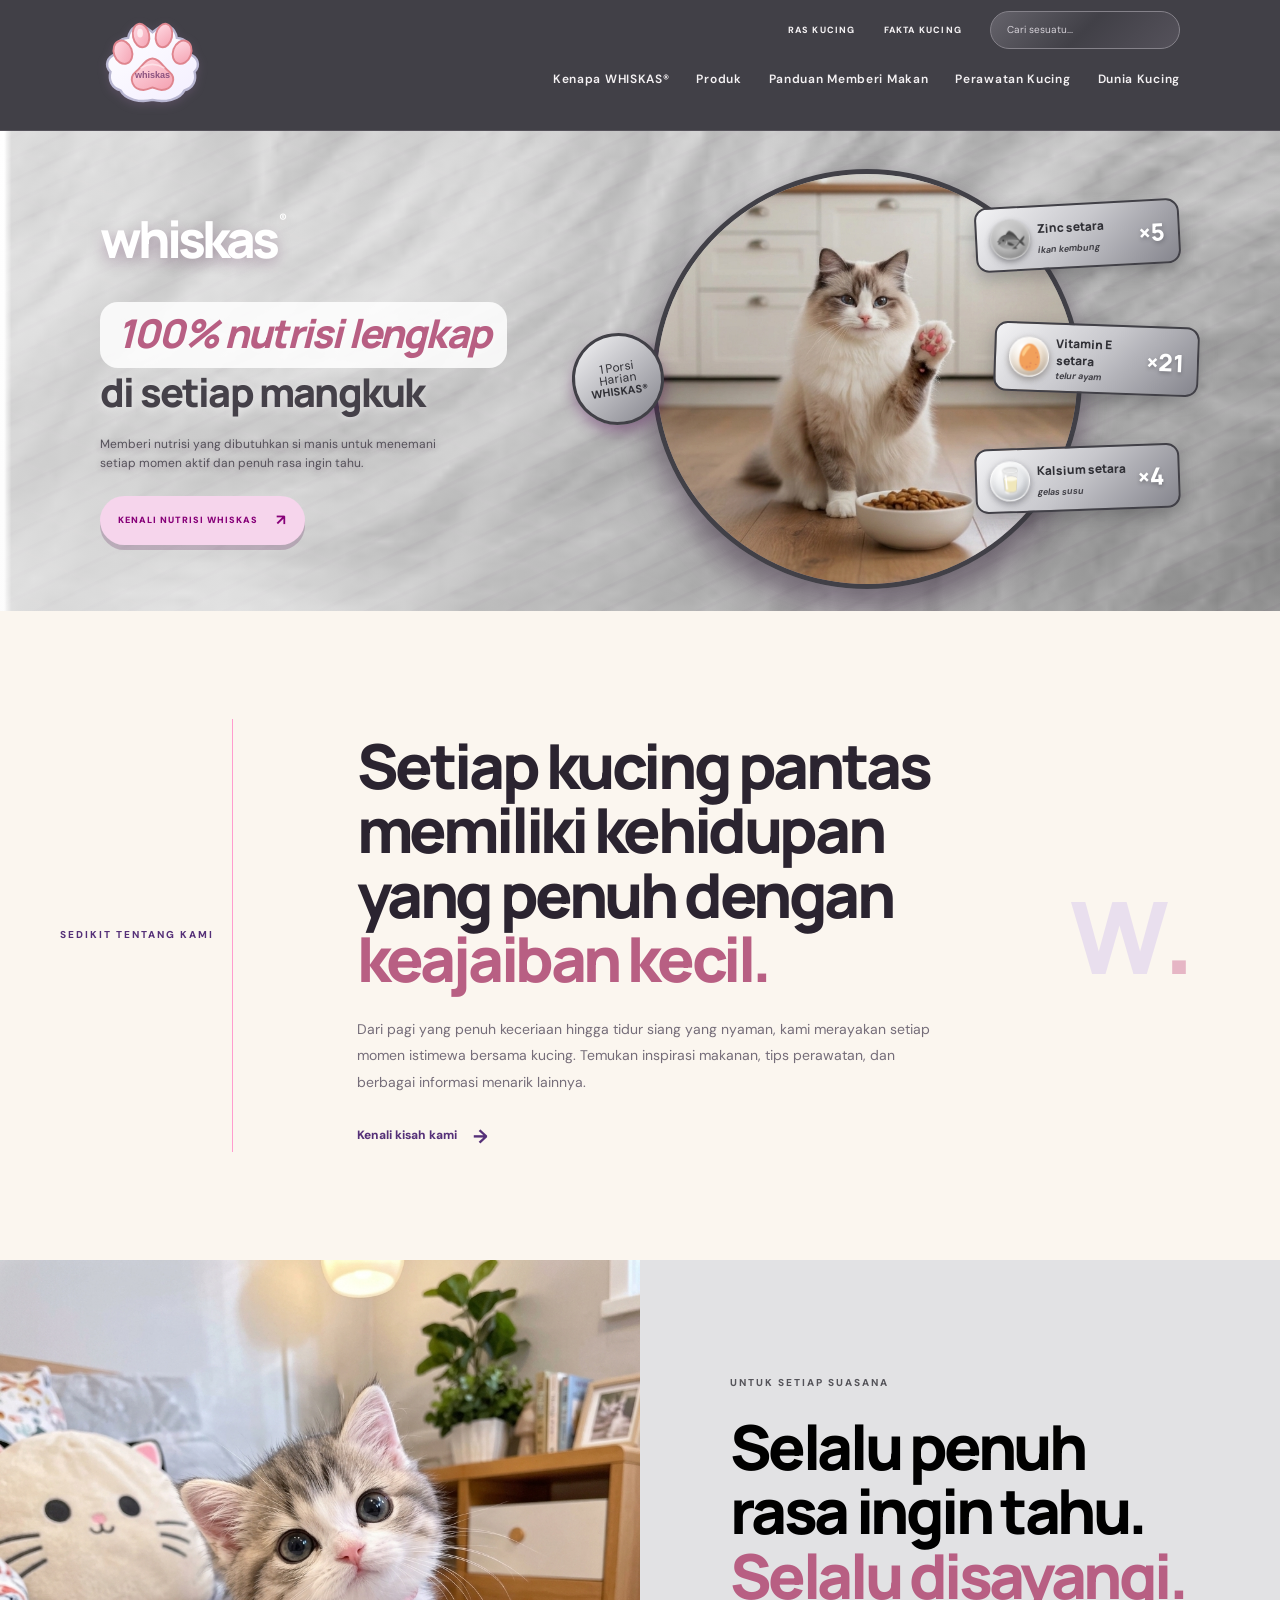
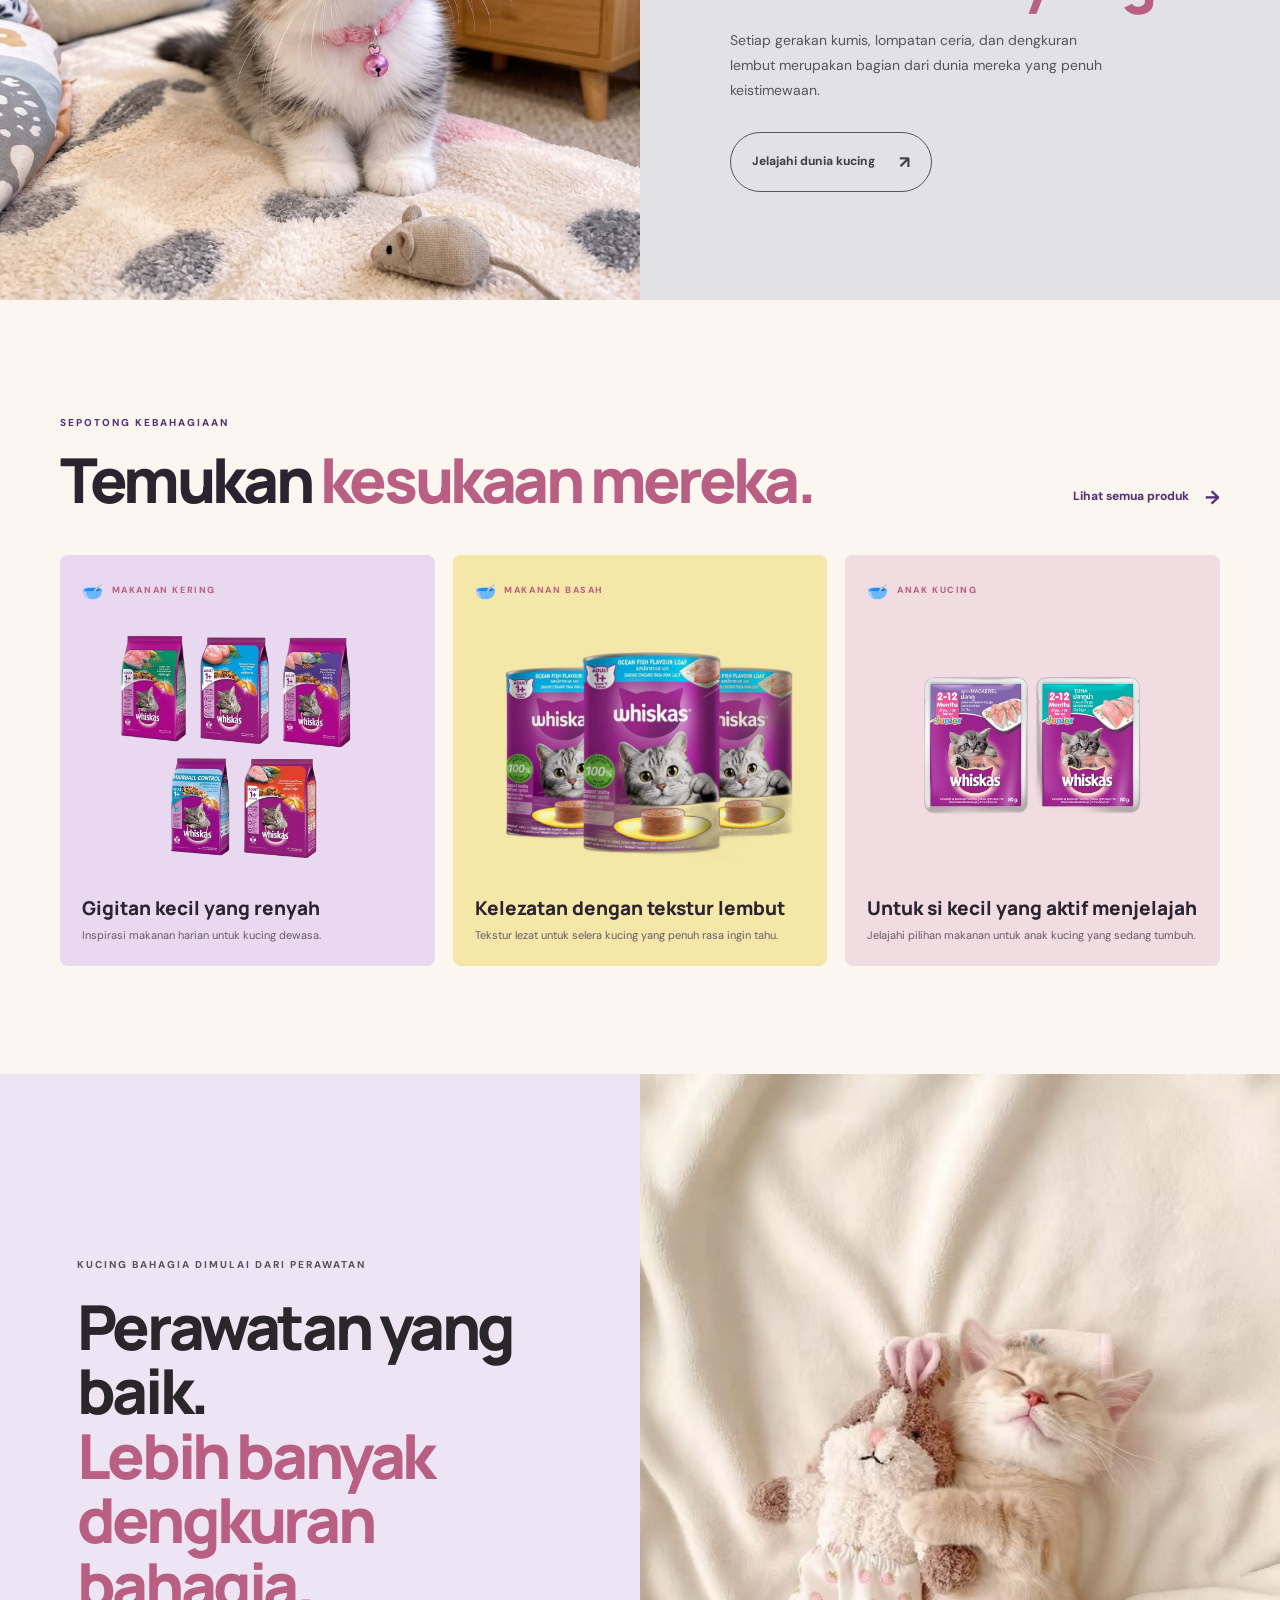
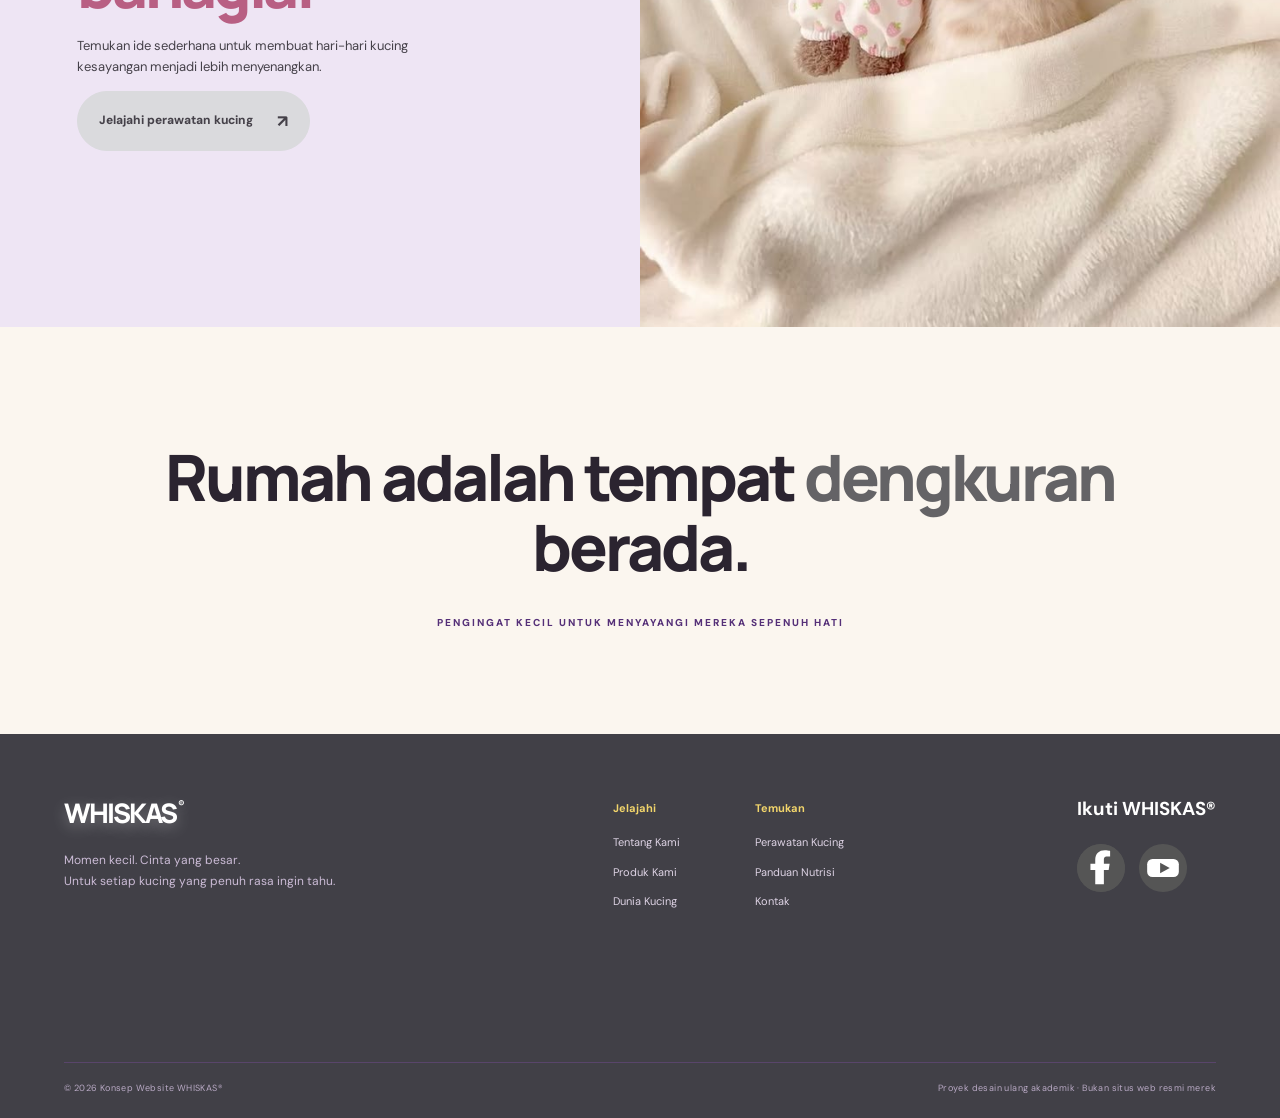
==== commit 1b295e30: "Update index.html" ====
--- a/index.html
+++ b/index.html
@@ -249,7 +249,7 @@
   </main>
 
 
-```html
+
 <!-- FOOTER -->
 <footer class="shafia_footer">
 
@@ -334,7 +334,7 @@
   </div>
 
 </footer>
-```
+
 
 <script src="js/back-to-top.js"></script>
 </body>
